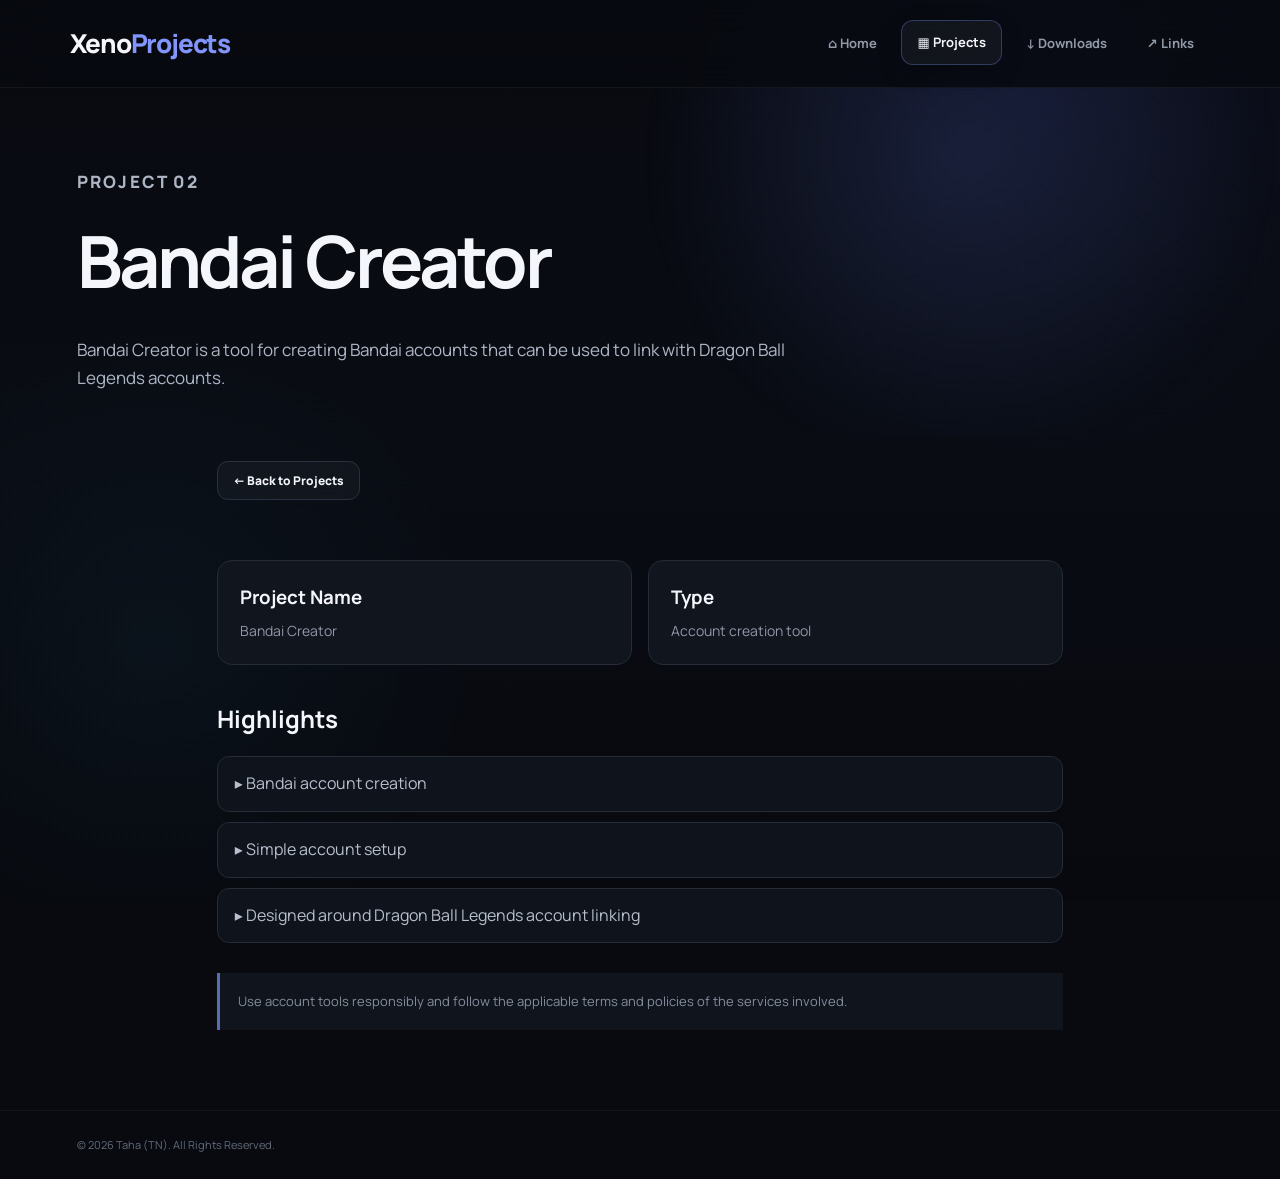
==== bandai-creator.html @ 437ea7f6 "Update bandai-creator.html" ====
<!DOCTYPE html>
<html lang="en">

<head>
<meta charset="UTF-8">
<meta name="viewport" content="width=device-width,initial-scale=1.0">
<meta name="description" content="Bandai Creator project.">
<title>Xeno Project - Bandai Creator</title>
<link rel="stylesheet" href="style.css">
</head>

<body class="project-page bandai-theme">

<div class="page">

<header class="navbar">

<a class="logo" href="index.html">
Xeno<span>Projects</span>
</a>

<nav>
<a class="nav-btn" href="index.html">⌂ Home</a>
<a class="nav-btn active" href="projects.html">▦ Projects</a>
<a class="nav-btn" href="downloads.html">↓ Downloads</a>
<a class="nav-btn" href="links.html">↗ Links</a>
</nav>

</header>


<main>

<section class="project-hero">

<p class="eyebrow">PROJECT 02</p>

<h1>Bandai Creator</h1>

<p>
Bandai Creator is a tool for creating Bandai accounts that
can be used to link with Dragon Ball Legends accounts.
</p>

</section>


<div class="back-row">

<a class="btn secondary small" href="projects.html">
← Back to Projects
</a>

</div>


<section class="project-content">

<div class="info-grid">

<div class="info-box">
<h3>Project Name</h3>
<p>Bandai Creator</p>
</div>

<div class="info-box">
<h3>Type</h3>
<p>Account creation tool</p>
</div>

</div>


<h2>Highlights</h2>

<div class="feature-list">

<div class="feature">
▸ Bandai account creation
</div>

<div class="feature">
▸ Simple account setup
</div>

<div class="feature">
▸ Designed around Dragon Ball Legends account linking
</div>

</div>


<div class="disclaimer">

Use account tools responsibly and follow the applicable
terms and policies of the services involved.

</div>

</section>

</main>


<footer>
<p>© 2026 Taha (TN). All Rights Reserved.</p>
</footer>

</div>


<script>

document.querySelectorAll('a[href$=".html"]').forEach(link => {

link.addEventListener("click", e => {

if (link.hostname !== location.hostname) return;

e.preventDefault();

document.body.classList.add("leaving");

setTimeout(() => {
location.href = link.href;
}, 180);

});

});

window.addEventListener("pageshow", () => {
document.body.classList.remove("leaving");
});

</script>

</body>
</html>
---- style.css ----
@import url('https://fonts.googleapis.com/css2?family=Manrope:wght@400;500;600;700;800&display=swap');


/* =========================================================
   RESET
========================================================= */

*{
margin:0;
padding:0;
box-sizing:border-box
}

html{
scroll-behavior:smooth
}

body{
font-family:"Manrope",Inter,system-ui,-apple-system,BlinkMacSystemFont,"Segoe UI",sans-serif;
background:#080a10;
color:#f4f6fb;
line-height:1.6;
overflow-x:hidden;
opacity:1;
transition:opacity .22s ease
}

body.leaving{
opacity:0
}

a{
color:inherit;
text-decoration:none
}

button,
a{
-webkit-tap-highlight-color:transparent
}

button{
font-family:inherit
}

.page{
min-height:100vh;
position:relative;
overflow:hidden
}


/* =========================================================
   GLOBAL BACKGROUND
========================================================= */

.page:before{
content:"";
position:fixed;
inset:0;
pointer-events:none;
z-index:-2;

background:
radial-gradient(
circle at 82% 10%,
rgba(90,110,255,.075),
transparent 28%
),
radial-gradient(
circle at 12% 72%,
rgba(56,189,248,.045),
transparent 25%
),
linear-gradient(
180deg,
#080a10 0%,
#090c13 50%,
#07090e 100%
)
}


/* =========================================================
   NAVBAR
========================================================= */

.navbar{
min-height:88px;
padding:17px 5.5%;

display:flex;
align-items:center;
justify-content:space-between;

gap:25px;

border-bottom:1px solid rgba(255,255,255,.055);

background:rgba(8,10,16,.72);

backdrop-filter:blur(20px);
-webkit-backdrop-filter:blur(20px);

position:relative;
z-index:20
}

.logo{
font-size:26px;
font-weight:800;
letter-spacing:-1.2px
}

.logo span{
color:#8295ff
}

nav{
display:flex;
gap:8px;
flex-wrap:wrap;
justify-content:flex-end
}

.nav-btn{
display:inline-flex;
align-items:center;
gap:7px;

padding:11px 15px;

border:1px solid transparent;
border-radius:12px;

color:#929aaa;

font-size:13px;
font-weight:700;

transition:
transform .2s ease,
background .2s ease,
border-color .2s ease,
color .2s ease,
box-shadow .2s ease
}

.nav-btn span{
font-size:15px
}

.nav-btn:hover,
.nav-btn.active{
color:#f4f6fb;

background:rgba(255,255,255,.045);

border-color:rgba(130,149,255,.3);

transform:translateY(-1px);

box-shadow:
0 7px 25px rgba(0,0,0,.15)
}


/* =========================================================
   BUTTONS
========================================================= */

.btn{
display:inline-flex;
align-items:center;
justify-content:center;
gap:10px;

min-height:49px;

padding:0 20px;

border:1px solid transparent;
border-radius:13px;

font-size:13px;
font-weight:800;

cursor:pointer;

transition:
transform .2s ease,
box-shadow .2s ease,
background .2s ease,
border-color .2s ease,
color .2s ease
}

.btn:hover{
transform:translateY(-3px)
}

.btn:active{
transform:translateY(-1px)
}

.btn.primary{
color:#080a10;

background:linear-gradient(
135deg,
#91a4ff,
#7188ff
);

border-color:#91a4ff;

box-shadow:
0 10px 30px rgba(113,136,255,.18)
}

.btn.primary:hover{
box-shadow:
0 15px 38px rgba(113,136,255,.28);

background:linear-gradient(
135deg,
#a1b1ff,
#7f95ff
)
}

.btn.secondary{
color:#f4f6fb;

background:rgba(255,255,255,.035);

border-color:#2a3040
}

.btn.secondary:hover{
background:rgba(255,255,255,.065);

border-color:#586584;

box-shadow:
0 12px 30px rgba(0,0,0,.2)
}

.btn.small{
min-height:39px;
padding:0 15px;
border-radius:11px;
font-size:12px
}

.btn-arrow{
font-size:16px;
transition:transform .2s ease
}

.btn:hover .btn-arrow{
transform:translateX(3px)
}


/* =========================================================
   HOME HERO
========================================================= */

.home-page .hero{
min-height:650px;

display:flex;
align-items:center;

padding:90px 6% 80px;

position:relative;

overflow:hidden
}

.home-hero:before{
content:"";

position:absolute;

width:560px;
height:560px;

right:-190px;
top:-180px;

border-radius:50%;

background:
radial-gradient(
circle,
rgba(91,111,255,.14),
rgba(91,111,255,0) 68%
);

filter:blur(10px);

pointer-events:none
}

.hero-content{
position:relative;
z-index:3;

max-width:800px
}

.hero-label{
display:inline-flex;
align-items:center;
gap:9px;

padding:7px 11px;

margin-bottom:18px;

border:1px solid rgba(130,149,255,.18);
border-radius:8px;

background:rgba(130,149,255,.045);

color:#aeb9e8;

font-size:10px;
font-weight:800;
letter-spacing:1.8px
}

.label-dot{
width:6px;
height:6px;

border-radius:50%;

background:#8295ff;

box-shadow:
0 0 12px rgba(130,149,255,.7)
}

.eyebrow{
font-size:11px;
letter-spacing:2.2px;
text-transform:uppercase;

color:#7e8799;

font-weight:800
}

.home-hero .eyebrow{
margin-bottom:8px
}

.home-hero h1{
max-width:850px;

font-size:clamp(50px,8vw,88px);

line-height:.99;

letter-spacing:-4.5px;

font-weight:800
}

.home-hero h1 span{
display:block;

background:linear-gradient(
100deg,
#a4b3ff 0%,
#8295ff 45%,
#6fdbff 100%
);

-webkit-background-clip:text;
background-clip:text;

-webkit-text-fill-color:transparent;

color:transparent
}

.hero-text{
max-width:640px;

margin:25px 0 31px;

color:#9da6b7;

font-size:16px;

line-height:1.8
}

.hero-buttons{
display:flex;
gap:11px;
flex-wrap:wrap
}

.hero-main-btn{
padding-left:22px;
padding-right:17px
}

.hero-meta{
display:flex;
align-items:center;

gap:18px;

margin-top:45px;

color:#747d8d
}

.hero-meta div:not(.meta-divider){
display:flex;
flex-direction:column
}

.hero-meta strong{
font-size:18px;
color:#e6e9ef;
font-weight:800
}

.hero-meta span{
font-size:10px;
letter-spacing:1px;
text-transform:uppercase
}

.meta-divider{
width:1px;
height:30px;

background:#242a35
}

.hero-mark{
position:absolute;

right:-20px;
bottom:-45px;

font-size:clamp(100px,20vw,250px);

font-weight:800;

letter-spacing:-13px;

color:rgba(255,255,255,.018);

pointer-events:none;

user-select:none
}

.hero-orb{
position:absolute;

border-radius:50%;

pointer-events:none
}

.orb-one{
width:280px;
height:280px;

right:8%;
top:18%;

background:rgba(86,107,255,.045);

filter:blur(70px)
}

.orb-two{
width:220px;
height:220px;

left:12%;
bottom:-100px;

background:rgba(63,190,224,.035);

filter:blur(70px)
}


/* =========================================================
   HOME QUICK ACCESS
========================================================= */

.home-page .quick-nav{
padding:75px 6% 85px
}

.section-topline{
display:flex;
align-items:flex-end;
justify-content:space-between;

gap:30px;

margin-bottom:25px
}

.quick-title{
font-size:10px;
letter-spacing:2px;

color:#6f7888;

font-weight:800
}

.section-topline h2{
margin-top:7px;

font-size:clamp(28px,4vw,42px);

letter-spacing:-1.8px;

line-height:1.1
}

.section-note{
max-width:330px;

color:#737d8e;

font-size:12px;

text-align:right
}

.block-grid{
display:grid;

grid-template-columns:
repeat(3,minmax(0,1fr));

gap:14px
}

.nav-block{
min-height:270px;

padding:23px;

border:1px solid #202632;
border-radius:20px;

background:
linear-gradient(
145deg,
rgba(18,22,31,.95),
rgba(11,14,21,.98)
);

position:relative;

overflow:hidden;

display:flex;
flex-direction:column;

transition:
transform .25s ease,
border-color .25s ease,
box-shadow .25s ease
}

.nav-block:before{
content:"";

position:absolute;

width:190px;
height:190px;

right:-80px;
top:-85px;

border-radius:50%;

background:rgba(255,255,255,.025);

transition:transform .35s ease
}

.nav-block:hover{
transform:translateY(-6px);

border-color:#38445b;

box-shadow:
0 22px 50px rgba(0,0,0,.28)
}

.nav-block:hover:before{
transform:scale(1.25)
}

.nav-block-top{
display:flex;
align-items:center;
justify-content:space-between;

position:relative;
z-index:1
}

.nav-icon{
width:43px;
height:43px;

display:flex;
align-items:center;
justify-content:center;

border:1px solid #2b3241;
border-radius:12px;

background:#11151d;

font-size:19px;

color:#a7b5ff
}

.block-number{
color:#4d5565;

font-size:10px;
font-weight:800;
letter-spacing:1px
}

.nav-block-content{
position:relative;
z-index:1;

margin-top:auto
}

.nav-block strong{
display:block;

font-size:23px;
letter-spacing:-.7px;

font-weight:800
}

.nav-block span{
display:block;

margin-top:5px;

color:#7d8696;

font-size:12px
}

.block-arrow{
position:absolute;

right:22px;
bottom:22px;

font-size:18px;

color:#555f72;

transition:
transform .2s ease,
color .2s ease
}

.nav-block:hover .block-arrow{
transform:translateX(4px);

color:#a6b4ff
}


/* Individual home block accents */

.home-project-block:hover{
border-color:rgba(130,149,255,.45)
}

.home-download-block .nav-icon{
color:#7edfc2
}

.home-download-block:hover{
border-color:rgba(70,202,163,.4)
}

.home-links-block .nav-icon{
color:#c2a5ff
}

.home-links-block:hover{
border-color:rgba(164,125,255,.4)
}


/* =========================================================
   HOME BOTTOM
========================================================= */

.home-bottom{
padding:15px 6% 90px
}

.home-bottom-inner{
padding:35px 38px;

display:flex;
align-items:center;
justify-content:space-between;

gap:40px;

border:1px solid #202632;
border-radius:20px;

background:
linear-gradient(
120deg,
rgba(18,22,31,.8),
rgba(12,15,22,.8)
)
}

.home-bottom h2{
margin-top:7px;

font-size:clamp(25px,4vw,38px);

letter-spacing:-1.5px
}

.home-bottom-inner > p{
max-width:430px;

color:#7d8696;

font-size:13px
}


/* =========================================================
   FOOTER
========================================================= */

footer{
padding:25px 6%;

border-top:1px solid rgba(255,255,255,.05);

color:#626b7b;

font-size:11px
}


/* =========================================================
   DOWNLOADS HERO
========================================================= */

.downloads-page .project-hero{
padding:80px 6% 60px;

position:relative;

overflow:hidden;

background:
linear-gradient(
135deg,
rgba(36,79,67,.08),
rgba(8,12,14,0)
)
}

.download-hero-glow{
position:absolute;

width:430px;
height:430px;

right:-120px;
top:-180px;

border-radius:50%;

background:
radial-gradient(
circle,
rgba(45,211,159,.11),
transparent 67%
);

filter:blur(15px)
}

.download-hero-content{
position:relative;
z-index:2
}

.download-status{
display:inline-flex;
align-items:center;
gap:8px;

padding:7px 10px;

margin-bottom:18px;

border:1px solid rgba(71,210,166,.18);
border-radius:8px;

background:rgba(71,210,166,.045);

color:#82d9bd;

font-size:10px;
font-weight:800;
letter-spacing:1.6px
}

.download-status span{
width:6px;
height:6px;

border-radius:50%;

background:#4dd5a5;

box-shadow:
0 0 10px rgba(77,213,165,.55)
}

.downloads-page .project-hero h1{
font-size:clamp(48px,8vw,78px);

letter-spacing:-3.5px;

margin:8px 0 15px
}

.downloads-page .project-hero p{
max-width:650px;

color:#949eac;

font-size:15px
}

.download-hero-mark{
position:absolute;

right:4%;
bottom:-55px;

font-size:clamp(100px,18vw,220px);

font-weight:800;

letter-spacing:-10px;

color:rgba(78,216,171,.025);

pointer-events:none
}


/* =========================================================
   DOWNLOAD SECTION
========================================================= */

.downloads-page .download-section{
padding:65px 6% 90px
}

.download-heading{
display:flex;
align-items:flex-end;
justify-content:space-between;

gap:30px;

margin-bottom:25px
}

.download-heading h2{
margin-top:7px;

font-size:clamp(29px,4vw,42px);

letter-spacing:-1.8px
}

.download-heading > p{
max-width:350px;

color:#737d8b;

font-size:12px;

text-align:right
}

.download-grid{
display:grid;

gap:15px
}

.download-card{
position:relative;

display:flex;
align-items:center;

gap:22px;

padding:25px;

border:1px solid #202a29;
border-radius:19px;

background:
linear-gradient(
145deg,
#111716,
#0b1010
);

overflow:hidden;

transition:
transform .25s ease,
border-color .25s ease,
box-shadow .25s ease
}

.download-card:hover{
transform:translateY(-4px);

box-shadow:
0 18px 45px rgba(0,0,0,.27)
}

.download-card-accent{
position:absolute;

left:0;
top:0;
bottom:0;

width:3px;

background:#4dd5a5;

opacity:.65
}

.download-xeno:hover{
border-color:rgba(78,216,171,.4)
}

.download-bandai{
border-color:#282c24
}

.download-bandai .download-card-accent{
background:#d7b65d
}

.download-bandai:hover{
border-color:rgba(215,182,93,.4)
}

.download-rezzy{
border-color:#292531
}

.download-rezzy .download-card-accent{
background:#a87cff
}

.download-rezzy:hover{
border-color:rgba(168,124,255,.4)
}

.download-icon{
width:50px;
height:50px;

flex:0 0 50px;

display:flex;
align-items:center;
justify-content:center;

border:1px solid #293331;
border-radius:14px;

background:#111817;

font-size:20px;

color:#67d8b1
}

.download-bandai .download-icon{
color:#d9ba66;
border-color:#353327
}

.download-rezzy .download-icon{
color:#ae88ff;
border-color:#332d3d
}

.download-info{
flex:1;
min-width:0
}

.download-card-label{
margin-bottom:3px;

color:#5f8c7c;

font-size:9px;
font-weight:800;

letter-spacing:1.7px
}

.download-bandai .download-card-label{
color:#98875a
}

.download-rezzy .download-card-label{
color:#8670a9
}

.download-info h2{
font-size:22px;

letter-spacing:-.7px;

margin-bottom:5px
}

.download-info p{
max-width:650px;

color:#89938f;

font-size:12px;

line-height:1.7;

margin-bottom:7px
}

.download-type{
color:#5f6d68;

font-size:10px;
font-weight:700;

letter-spacing:.4px
}

.type-dot{
margin:0 5px;

color:#3d4b46
}

.download-btn{
flex:0 0 auto;

white-space:nowrap
}

.download-bandai .download-btn{
background:linear-gradient(
135deg,
#e3c36c,
#c7a94f
);

border-color:#e3c36c
}

.download-bandai .download-btn:hover{
box-shadow:
0 12px 35px rgba(205,172,79,.2)
}

.download-rezzy .download-btn{
background:linear-gradient(
135deg,
#b18bff,
#9168e7
);

border-color:#b18bff
}


/* =========================================================
   PLATFORM OPTIONS
========================================================= */

.platform-options{
width:100%;

display:none;

grid-template-columns:
repeat(2,minmax(0,1fr));

gap:10px;

margin-top:3px;
padding-top:20px;

border-top:1px solid #252c2a
}

.platform-options.show{
display:grid;

animation:platformOpen .25s ease
}

.platform-block{
min-height:82px;

padding:15px;

display:flex;
align-items:center;

gap:13px;

border:1px solid #242d2b;
border-radius:13px;

background:#0e1312;

transition:
transform .2s ease,
border-color .2s ease,
background .2s ease
}

.platform-block:hover{
transform:translateY(-3px);

border-color:#3e6357;

background:#111917
}

.platform-icon{
width:34px;
height:34px;

display:flex;
align-items:center;
justify-content:center;

border-radius:9px;

background:#171d1b;

font-size:17px
}

.platform-block strong{
display:block;

font-size:13px;

margin-bottom:2px
}

.platform-block span{
display:block;

color:#68746f;

font-size:10px
}

@keyframes platformOpen{

from{
opacity:0;
transform:translateY(-8px)
}

to{
opacity:1;
transform:translateY(0)
}

}


/* =========================================================
   DOWNLOAD NOTE
========================================================= */

.download-note{
display:flex;
align-items:center;

gap:14px;

margin-top:18px;
padding:17px 20px;

border:1px solid #202a29;
border-radius:14px;

background:#0d1211
}

.download-note-icon{
width:25px;
height:25px;

display:flex;
align-items:center;
justify-content:center;

border:1px solid #3c6256;
border-radius:50%;

color:#70cdb0;

font-size:11px;
font-weight:800
}

.download-note strong{
display:block;

font-size:11px;

margin-bottom:2px
}

.download-note p{
color:#68736f;

font-size:10px
}


/* =========================================================
   EXISTING PROJECT PAGES
========================================================= */

.project-hero{
padding:80px 6% 45px;

background:
radial-gradient(
circle at 75% 20%,
rgba(113,140,255,.12),
transparent 32%
)
}

.project-hero h1{
font-size:clamp(42px,8vw,72px);

letter-spacing:-3px;

margin:8px 0 18px
}

.project-hero p{
max-width:720px;

color:#aeb6c5;

font-size:17px
}

.project-content{
padding:35px 6% 80px;

max-width:1000px;

margin:auto
}

.info-grid{
display:grid;

grid-template-columns:
repeat(2,1fr);

gap:16px;

margin:25px 0 35px
}

.info-box{
padding:22px;

border:1px solid #252b37;
border-radius:15px;

background:#11151e
}

.info-box h3{
margin-bottom:7px
}

.info-box p{
color:#8f97a6;

font-size:14px
}

.feature-list{
display:grid;

gap:10px;

margin:18px 0 30px
}

.feature{
padding:14px 17px;

border:1px solid #252b37;
border-radius:12px;

background:#0f131b;

color:#b7bfcd
}

.back-row{
padding:25px 6% 0;

max-width:1000px;

margin:auto
}

.disclaimer{
margin-top:30px;

padding:18px;

border-left:3px solid #596cae;

background:#10141c;

color:#858e9e;

font-size:13px
}


/* =========================================================
   PROJECTS PAGE
========================================================= */

.section{
padding:70px 6% 80px
}

.section-heading{
margin-bottom:25px
}

.section-heading h2{
font-size:clamp(36px,6vw,58px);

line-height:1.05;

letter-spacing:-2px;

margin:8px 0 12px
}

.section-heading p{
color:#aeb6c5
}

.cards{
display:grid;

grid-template-columns:
repeat(3,minmax(0,1fr));

column-gap:24px;
row-gap:24px;

margin-top:25px
}

.card{
margin-bottom:24px;

border:1px solid #252b38;
border-radius:20px;

background:
linear-gradient(
145deg,
#10141d,
#0d1119
);

overflow:hidden;

display:flex;
flex-direction:column;

transition:
transform .25s ease,
border-color .25s ease,
box-shadow .25s ease
}

.card:hover{
transform:translateY(-5px);

border-color:#667dff;

box-shadow:
0 18px 45px rgba(0,0,0,.3)
}

.project-image{
min-height:150px;

display:flex;
align-items:center;
justify-content:center;

padding:25px;

background:
radial-gradient(
circle at center,
rgba(113,140,255,.16),
transparent 65%
);

border-bottom:1px solid #252b38;

color:#7892ff;

font-size:18px;

font-weight:850;

letter-spacing:1px;

text-align:center
}

.card-body{
padding:25px;

display:flex;
flex-direction:column;
align-items:flex-start;

flex:1
}

.tag{
font-size:12px;

letter-spacing:1.5px;

font-weight:800;

color:#8e98ab;

margin-bottom:8px
}

.card-body h3{
font-size:25px;

margin-bottom:8px
}

.card-body p{
font-size:15px;

color:#aeb6c5;

margin-bottom:22px
}

.text-link{
display:inline-flex;
align-items:center;
justify-content:center;

padding:11px 17px;

border-radius:13px;

border:1px solid #303746;

background:#7892ff;

color:#080a0f;

font-size:14px;

font-weight:800;

margin-top:auto;

transition:
transform .2s ease,
box-shadow .2s ease
}

.text-link:hover{
transform:translateY(-2px);

box-shadow:
0 8px 25px rgba(120,146,255,.18)
}


/* =========================================================
   LINKS PAGE
========================================================= */

.link-grid{
display:grid;

grid-template-columns:
repeat(2,minmax(0,1fr));

gap:18px;

margin-top:25px
}

.link-card{
min-height:245px;

padding:28px;

border:1px solid #252b38;
border-radius:24px;

background:
linear-gradient(
145deg,
#10141d,
#0d1119
);

position:relative;

overflow:hidden;

display:flex;
flex-direction:column;
align-items:flex-start;

transition:
transform .25s ease,
border-color .25s ease,
box-shadow .25s ease
}

.link-card:before{
content:"";

position:absolute;

width:130px;
height:130px;

border-radius:50%;

right:-35px;
top:-45px;

background:rgba(94,113,199,.10)
}

.link-card:hover{
transform:translateY(-6px);

border-color:#667dff;

box-shadow:
0 18px 45px rgba(0,0,0,.3)
}

.link-icon{
font-size:26px;

margin-bottom:auto;

color:#e7ebf5
}

.link-card strong{
font-size:25px;

margin-top:35px
}

.link-card span{
font-size:16px;

color:#858e9e;

margin-top:6px
}


/* =========================================================
   INTRO SCREEN
========================================================= */

.intro-screen{
position:fixed;
inset:0;

z-index:9999;

display:flex;
align-items:center;
justify-content:center;

background:
radial-gradient(
circle at center,
#11172b 0%,
#080a10 48%,
#05070b 100%
);

overflow:hidden;
   animation:
introFade 2.8s cubic-bezier(.7,0,.2,1) forwards;

pointer-events:none
}

.intro-content{
position:relative;

text-align:center;

z-index:2;

animation:
introText 2.2s cubic-bezier(.2,.8,.2,1) forwards
}

.intro-small{
margin-bottom:3px;

color:#8993a6;

font-size:11px;

font-weight:700;

letter-spacing:4px;

text-transform:uppercase
}

.intro-content h1{
font-size:clamp(65px,13vw,110px);

line-height:.95;

letter-spacing:-6px;

font-weight:800;

background:
linear-gradient(
120deg,
#f5f7ff,
#aab8ff 45%,
#7197ff
);

-webkit-background-clip:text;
background-clip:text;

-webkit-text-fill-color:transparent;

color:transparent
}

.intro-sub{
margin-top:14px;

color:#5d6980;

font-size:9px;

font-weight:800;

letter-spacing:5px
}

.intro-line{
position:absolute;

width:0;
height:1px;

background:
linear-gradient(
90deg,
transparent,
#8295ff,
transparent
);

animation:
introLine 1.7s ease forwards;

opacity:.8
}

.intro-glow{
position:absolute;

border-radius:50%;

pointer-events:none;

filter:blur(80px)
}

.intro-glow-one{
width:330px;
height:330px;

background:rgba(87,108,255,.11);

top:-120px;
right:-100px;

animation:introGlowOne 2.8s ease forwards
}

.intro-glow-two{
width:280px;
height:280px;

background:rgba(70,190,225,.06);

bottom:-130px;
left:-90px;

animation:introGlowTwo 2.8s ease forwards
}
@keyframes introText{

0%{
opacity:0;

transform:
translateY(20px)
scale(.96);

filter:blur(8px)
}

18%{
opacity:1;

transform:
translateY(0)
scale(1);

filter:blur(0)
}

65%{
opacity:1;

transform:
translateY(0)
scale(1);

filter:blur(0)
}

100%{
opacity:0;

transform:
translateY(-12px)
scale(1.025);

filter:blur(3px)
}

}

@keyframes introLine{

0%{
width:0;
opacity:0
}

25%{
width:150px;
opacity:.8
}

70%{
width:150px;
opacity:.8
}

100%{
width:250px;
opacity:0
}

}

@keyframes introFade{

0%,72%{
opacity:1;

visibility:visible
}

100%{
opacity:0;

visibility:hidden
}
}

@keyframes introGlowOne{

0%{
transform:scale(.7);
opacity:0
}

30%{
transform:scale(1);
opacity:1
}

100%{
transform:scale(1.15);
opacity:0
}
}

@keyframes introGlowTwo{

0%{
transform:scale(.7);
opacity:0
}

30%{
transform:scale(1);
opacity:1
}

100%{
transform:scale(1.15);
opacity:0
}
}

/* =========================================================
   MOBILE
========================================================= */

@media(max-width:850px){

.navbar{
padding:15px 4.5%;
min-height:80px
}

.nav-btn{
padding:10px 12px
}

.block-grid{
grid-template-columns:
repeat(2,minmax(0,1fr))
}

.section-topline,
.download-heading{
align-items:flex-start;
flex-direction:column
}

.section-note,
.download-heading > p{
text-align:left
}

.download-card{
flex-wrap:wrap
}

.download-info{
min-width:calc(100% - 75px)
}

.download-btn{
margin-left:72px
}

.platform-options{
grid-template-columns:1fr
}

.cards{
grid-template-columns:
repeat(2,minmax(0,1fr))
}

}


@media(max-width:650px){

.navbar{
align-items:flex-start;

padding:14px;

gap:12px
}

.logo{
font-size:22px
}

nav{
gap:5px
}

.nav-btn{
padding:9px 10px;

font-size:11px;

border-radius:10px
}

.nav-btn span{
font-size:13px
}

.nav-btn:not(.active){
}

.home-page .hero{
min-height:590px;

padding:
70px 7%
45px
}

.home-hero h1{
font-size:
clamp(45px,13vw,68px);

letter-spacing:-3px
}

.hero-text{
font-size:14px;

line-height:1.75
}

.hero-meta{
margin-top:35px;

gap:12px
}

.hero-meta strong{
font-size:15px
}

.hero-meta span{
font-size:8px
}

.home-page .quick-nav{
padding:
55px 7%
65px
}

.block-grid{
grid-template-columns:1fr
}

.nav-block{
min-height:210px
}

.home-bottom{
padding:
0 7%
70px
}

.home-bottom-inner{
padding:27px;

align-items:flex-start;

flex-direction:column;

gap:18px
}

.downloads-page .project-hero{
padding:
60px 7%
45px
}

.downloads-page .project-hero h1{
font-size:
clamp(45px,13vw,68px);

letter-spacing:-3px
}

.downloads-page .download-section{
padding:
50px 7%
70px
}

.download-card{
padding:21px;

gap:16px
}

.download-icon{
width:43px;
height:43px;

flex-basis:43px
}

.download-info{
min-width:
calc(100% - 60px)
}

.download-info h2{
font-size:19px
}

.download-info p{
font-size:11px
}

.download-btn{
margin-left:59px;

min-height:43px
}

.download-note{
align-items:flex-start
}

.info-grid{
grid-template-columns:1fr
}

.project-hero{
padding:
55px 7%
40px
}

.project-hero h1{
font-size:
clamp(40px,12vw,62px);

letter-spacing:-2.5px
}

.project-content{
padding:
25px 7% 65px
}

.back-row{
padding:
20px 7% 0
}

.cards{
grid-template-columns:1fr
}

.card{
margin-bottom:0
}

.link-grid{
grid-template-columns:1fr
}

.link-card{
min-height:205px
}

footer{
padding:
22px 7%
}

}

/* =========================================================
   REDUCED MOTION
========================================================= */

@media(prefers-reduced-motion:reduce){

*{
scroll-behavior:auto !important;
transition:none !important;
animation:none !important
}

}
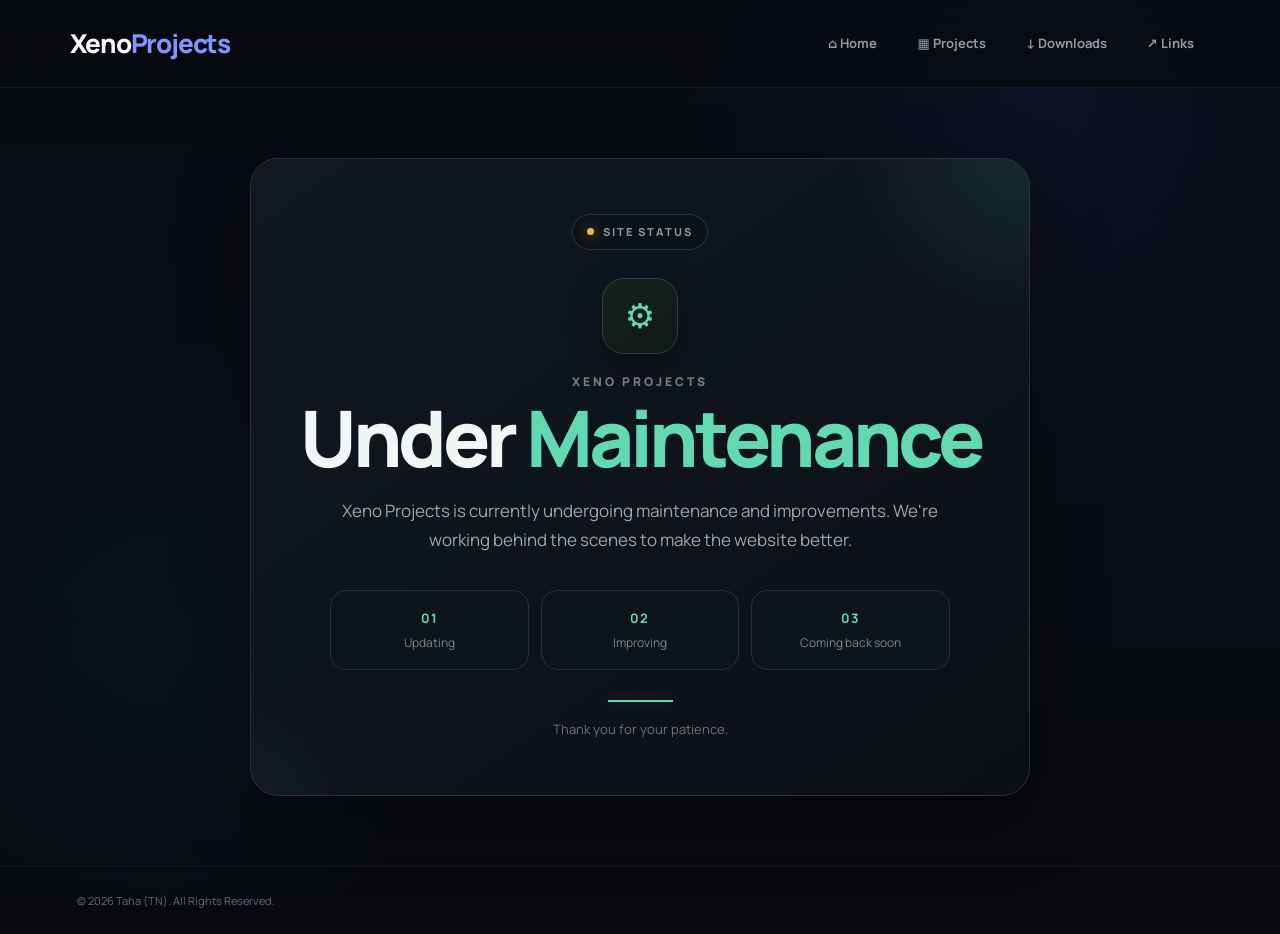
==== commit 648ac9ef: "Update bandai-creator.html" ====
--- a/bandai-creator.html
+++ b/bandai-creator.html
@@ -1,6 +1,6 @@
 <!DOCTYPE html>
 <html lang="en">
-
+<script src="maintenance.js"></script>
 <head>
 <meta charset="UTF-8">
 <meta name="viewport" content="width=device-width,initial-scale=1.0">
--- a/style.css
+++ b/style.css
@@ -2191,3 +2191,572 @@
 }
 
 }
+
+/* =========================================================
+   XENO PROJECTS — PROJECT COLOR SYSTEM
+   ========================================================= */
+
+:root {
+    --xeno-orange: #ff8a3d;
+    --xeno-orange-soft: rgba(255,138,61,.16);
+
+    --bandai-teal: #39d6b4;
+    --bandai-teal-soft: rgba(57,214,180,.15);
+
+    --rezzy-violet: #9b6cff;
+    --rezzy-violet-soft: rgba(155,108,255,.16);
+}
+
+
+/* =========================================================
+   PROJECT CARDS
+   ========================================================= */
+
+.project-card-grid {
+    display: grid;
+    grid-template-columns: repeat(3, minmax(0,1fr));
+    gap: 22px;
+    margin-top: 30px;
+}
+
+.project-card {
+    position: relative;
+    overflow: hidden;
+
+    display: flex;
+    flex-direction: column;
+
+    min-height: 430px;
+
+    border: 1px solid #252b38;
+    border-radius: 22px;
+
+    background:
+        linear-gradient(
+            145deg,
+            #11151e,
+            #0c1017
+        );
+
+    transition:
+        transform .25s ease,
+        border-color .25s ease,
+        box-shadow .25s ease;
+}
+
+.project-card:hover {
+    transform: translateY(-7px);
+}
+
+
+/* Project image */
+
+.project-card .project-image {
+    min-height: 190px;
+
+    display: flex;
+    align-items: center;
+    justify-content: center;
+
+    position: relative;
+
+    border-bottom: 1px solid #252b38;
+
+    overflow: hidden;
+}
+
+.project-image-content {
+    position: relative;
+    z-index: 2;
+
+    display: flex;
+    flex-direction: column;
+    align-items: center;
+
+    text-align: center;
+}
+
+.project-image-content strong {
+    font-size: 21px;
+    font-weight: 900;
+    letter-spacing: 1.5px;
+}
+
+.project-number {
+    margin-bottom: 7px;
+
+    font-size: 11px;
+    font-weight: 900;
+    letter-spacing: 2px;
+
+    opacity: .7;
+}
+
+.project-type {
+    margin-top: 8px;
+
+    font-size: 10px;
+    font-weight: 800;
+    letter-spacing: 1.5px;
+
+    opacity: .55;
+}
+
+
+/* XENO */
+
+.xeno-card {
+    --project-color: var(--xeno-orange);
+    --project-soft: var(--xeno-orange-soft);
+}
+
+.xeno-card .project-image {
+    color: var(--xeno-orange);
+
+    background:
+        radial-gradient(
+            circle at center,
+            rgba(255,138,61,.18),
+            transparent 65%
+        ),
+        linear-gradient(
+            145deg,
+            #18130f,
+            #0d1016
+        );
+}
+
+.xeno-card .project-image:before {
+    content: "";
+
+    position: absolute;
+
+    width: 180px;
+    height: 180px;
+
+    border-radius: 50%;
+
+    background: rgba(255,138,61,.20);
+
+    filter: blur(45px);
+}
+
+.xeno-card:hover {
+    border-color: rgba(255,138,61,.65);
+
+    box-shadow:
+        0 20px 50px rgba(0,0,0,.35),
+        0 0 35px rgba(255,138,61,.09);
+}
+
+
+/* BANDAI */
+
+.bandai-card {
+    --project-color: var(--bandai-teal);
+    --project-soft: var(--bandai-teal-soft);
+}
+
+.bandai-card .project-image {
+    color: var(--bandai-teal);
+
+    background:
+        radial-gradient(
+            circle at center,
+            rgba(57,214,180,.17),
+            transparent 65%
+        ),
+        linear-gradient(
+            145deg,
+            #0d1817,
+            #0c1016
+        );
+}
+
+.bandai-card .project-image:before {
+    content: "";
+
+    position: absolute;
+
+    width: 180px;
+    height: 180px;
+
+    border-radius: 50%;
+
+    background: rgba(57,214,180,.18);
+
+    filter: blur(45px);
+}
+
+.bandai-card:hover {
+    border-color: rgba(57,214,180,.65);
+
+    box-shadow:
+        0 20px 50px rgba(0,0,0,.35),
+        0 0 35px rgba(57,214,180,.09);
+}
+
+
+/* REZZY */
+
+.rezzy-card {
+    --project-color: var(--rezzy-violet);
+    --project-soft: var(--rezzy-violet-soft);
+}
+
+.rezzy-card .project-image {
+    color: var(--rezzy-violet);
+
+    background:
+        radial-gradient(
+            circle at center,
+            rgba(155,108,255,.18),
+            transparent 65%
+        ),
+        linear-gradient(
+            145deg,
+            #15111c,
+            #0d1017
+        );
+}
+
+.rezzy-card .project-image:before {
+    content: "";
+
+    position: absolute;
+
+    width: 180px;
+    height: 180px;
+
+    border-radius: 50%;
+
+    background: rgba(155,108,255,.20);
+
+    filter: blur(45px);
+}
+
+.rezzy-card:hover {
+    border-color: rgba(155,108,255,.65);
+
+    box-shadow:
+        0 20px 50px rgba(0,0,0,.35),
+        0 0 35px rgba(155,108,255,.09);
+}
+
+
+/* Card body */
+
+.project-card-body {
+    display: flex;
+    flex-direction: column;
+    flex: 1;
+
+    padding: 25px;
+}
+
+.project-card-body .tag {
+    color: var(--project-color);
+}
+
+.project-card-body p {
+    color: #9ca5b5;
+}
+
+.project-card-body .project-btn {
+    margin-top: auto;
+
+    color: var(--project-color);
+
+    background: transparent;
+
+    border-color: rgba(255,255,255,.14);
+}
+
+.project-card-body .project-btn:hover {
+    color: #080a0f;
+
+    background: var(--project-color);
+
+    border-color: var(--project-color);
+
+    box-shadow:
+        0 10px 30px var(--project-soft);
+}
+
+
+/* =========================================================
+   DOWNLOAD CARDS
+   ========================================================= */
+
+.download-card {
+    position: relative;
+
+    transition:
+        transform .25s ease,
+        border-color .25s ease,
+        box-shadow .25s ease;
+}
+
+
+/* XENO DOWNLOAD */
+
+.xeno-download {
+    --project-color: var(--xeno-orange);
+    --project-soft: var(--xeno-orange-soft);
+
+    border-left: 3px solid var(--xeno-orange);
+}
+
+.xeno-download .download-icon {
+    color: var(--xeno-orange);
+}
+
+.xeno-download .download-btn {
+    background: var(--xeno-orange);
+    border-color: var(--xeno-orange);
+    color: #111;
+}
+
+.xeno-download:hover {
+    border-color: rgba(255,138,61,.55);
+
+    box-shadow:
+        0 15px 40px rgba(0,0,0,.28),
+        0 0 30px rgba(255,138,61,.08);
+}
+
+
+/* BANDAI DOWNLOAD */
+
+.bandai-download {
+    --project-color: var(--bandai-teal);
+    --project-soft: var(--bandai-teal-soft);
+
+    border-left: 3px solid var(--bandai-teal);
+}
+
+.bandai-download .download-icon {
+    color: var(--bandai-teal);
+}
+
+.bandai-download .download-btn {
+    background: var(--bandai-teal);
+    border-color: var(--bandai-teal);
+    color: #071310;
+}
+
+.bandai-download:hover {
+    border-color: rgba(57,214,180,.55);
+
+    box-shadow:
+        0 15px 40px rgba(0,0,0,.28),
+        0 0 30px rgba(57,214,180,.08);
+}
+
+.bandai-download .platform-block:hover {
+    border-color: var(--bandai-teal);
+
+    box-shadow:
+        0 12px 30px rgba(57,214,180,.10);
+}
+
+
+/* REZZY DOWNLOAD */
+
+.rezzy-download {
+    --project-color: var(--rezzy-violet);
+    --project-soft: var(--rezzy-violet-soft);
+
+    border-left: 3px solid var(--rezzy-violet);
+}
+
+.rezzy-download .download-icon {
+    color: var(--rezzy-violet);
+}
+
+.rezzy-download .download-btn {
+    background: var(--rezzy-violet);
+    border-color: var(--rezzy-violet);
+    color: #100a18;
+}
+
+.rezzy-download:hover {
+    border-color: rgba(155,108,255,.55);
+
+    box-shadow:
+        0 15px 40px rgba(0,0,0,.28),
+        0 0 30px rgba(155,108,255,.08);
+}
+
+
+/* =========================================================
+   INDIVIDUAL PROJECT PAGES
+   ========================================================= */
+
+.project-page {
+    --project-color: #7892ff;
+    --project-soft: rgba(120,146,255,.14);
+}
+
+
+/* XENO PAGE */
+
+.project-page.xeno-theme {
+    --project-color: var(--xeno-orange);
+    --project-soft: var(--xeno-orange-soft);
+}
+
+.xeno-theme .project-hero {
+    background:
+        radial-gradient(
+            circle at 75% 20%,
+            rgba(255,138,61,.18),
+            transparent 34%
+        );
+}
+
+.xeno-theme .project-hero h1,
+.xeno-theme .eyebrow,
+.xeno-theme .feature::first-letter {
+    color: var(--xeno-orange);
+}
+
+.xeno-theme .info-box {
+    border-top: 2px solid rgba(255,138,61,.55);
+}
+
+.xeno-theme .feature {
+    border-left: 2px solid rgba(255,138,61,.45);
+}
+
+.xeno-theme .disclaimer {
+    border-left-color: var(--xeno-orange);
+
+    background:
+        linear-gradient(
+            90deg,
+            rgba(255,138,61,.07),
+            #10141c
+        );
+}
+
+
+/* BANDAI PAGE */
+
+.project-page.bandai-theme {
+    --project-color: var(--bandai-teal);
+    --project-soft: var(--bandai-teal-soft);
+}
+
+.bandai-theme .project-hero {
+    background:
+        radial-gradient(
+            circle at 75% 20%,
+            rgba(57,214,180,.17),
+            transparent 34%
+        );
+}
+
+.bandai-theme .project-hero h1,
+.bandai-theme .eyebrow {
+    color: var(--bandai-teal);
+}
+
+.bandai-theme .info-box {
+    border-top: 2px solid rgba(57,214,180,.55);
+}
+
+.bandai-theme .feature {
+    border-left: 2px solid rgba(57,214,180,.45);
+}
+
+.bandai-theme .disclaimer {
+    border-left-color: var(--bandai-teal);
+
+    background:
+        linear-gradient(
+            90deg,
+            rgba(57,214,180,.07),
+            #10141c
+        );
+}
+
+
+/* REZZY PAGE */
+
+.project-page.rezzy-theme {
+    --project-color: var(--rezzy-violet);
+    --project-soft: var(--rezzy-violet-soft);
+}
+
+.rezzy-theme .project-hero {
+    background:
+        radial-gradient(
+            circle at 75% 20%,
+            rgba(155,108,255,.18),
+            transparent 34%
+        );
+}
+
+.rezzy-theme .project-hero h1,
+.rezzy-theme .eyebrow {
+    color: var(--rezzy-violet);
+}
+
+.rezzy-theme .info-box {
+    border-top: 2px solid rgba(155,108,255,.55);
+}
+
+.rezzy-theme .feature {
+    border-left: 2px solid rgba(155,108,255,.45);
+}
+
+.rezzy-theme .disclaimer {
+    border-left-color: var(--rezzy-violet);
+
+    background:
+        linear-gradient(
+            90deg,
+            rgba(155,108,255,.07),
+            #10141c
+        );
+}
+
+
+/* Project page buttons */
+
+.project-page .back-row .btn.secondary:hover {
+    border-color: var(--project-color);
+    color: var(--project-color);
+
+    background: var(--project-soft);
+}
+
+
+/* =========================================================
+   MOBILE
+   ========================================================= */
+
+@media (max-width: 850px) {
+
+    .project-card-grid {
+        grid-template-columns: repeat(2, minmax(0,1fr));
+    }
+
+}
+
+@media (max-width: 650px) {
+
+    .project-card-grid {
+        grid-template-columns: 1fr;
+    }
+
+    .project-card {
+        min-height: 390px;
+    }
+
+    .project-card .project-image {
+        min-height: 165px;
+    }
+
+}
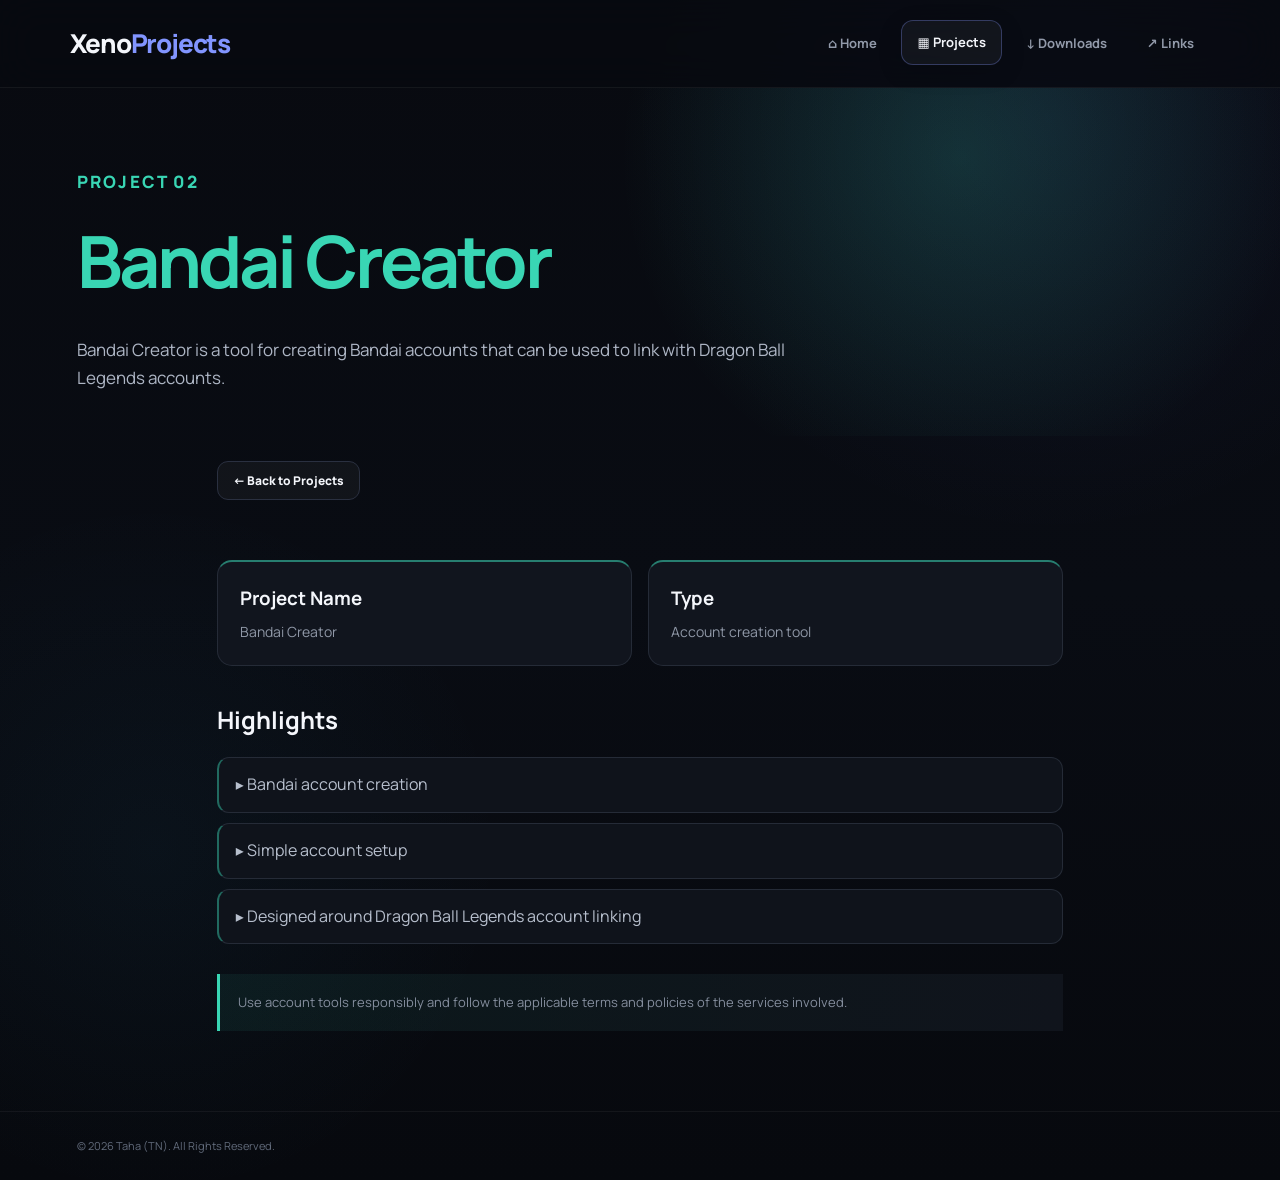
==== commit f56f8b67: "Update bandai-creator.html" ====
--- a/bandai-creator.html
+++ b/bandai-creator.html
@@ -1,12 +1,13 @@
 <!DOCTYPE html>
 <html lang="en">
-<script src="maintenance.js"></script>
+
 <head>
 <meta charset="UTF-8">
 <meta name="viewport" content="width=device-width,initial-scale=1.0">
 <meta name="description" content="Bandai Creator project.">
 <title>Xeno Project - Bandai Creator</title>
 <link rel="stylesheet" href="style.css">
+  <script src="maintenance.js"></script>
 </head>
 
 <body class="project-page bandai-theme">
@@ -134,6 +135,41 @@
 });
 
 </script>
+    <!-- Your existing scripts -->
+
+    <script>
+    document.querySelectorAll('a[href]').forEach(link => {
+
+        link.addEventListener('click', e => {
+
+            const url = link.href;
+
+            if (
+                link.target === '_blank' ||
+                link.hasAttribute('download') ||
+                url.startsWith('mailto:') ||
+                url.startsWith('tel:') ||
+                (
+                    link.origin === location.origin &&
+                    link.pathname === location.pathname &&
+                    link.hash
+                )
+            ) {
+                return;
+            }
+
+            e.preventDefault();
+
+            document.body.classList.add('leaving');
+
+            setTimeout(() => {
+                window.location.href = url;
+            }, 220);
+
+        });
+
+    });
+    </script>
 
 </body>
 </html>
--- a/style.css
+++ b/style.css
@@ -1658,7 +1658,7 @@
 
 
 /* =========================================================
-   INTRO SCREEN
+   ✨ XENO PROJECTS — FLASH INTRO
 ========================================================= */
 
 .intro-screen{
@@ -1673,34 +1673,42 @@
 
 background:
 radial-gradient(
-circle at center,
-#11172b 0%,
-#080a10 48%,
-#05070b 100%
+circle at 50% 50%,
+#182346 0%,
+#0d1223 27%,
+#080a10 58%,
+#03050a 100%
 );
 
 overflow:hidden;
-   animation:
-introFade 2.8s cubic-bezier(.7,0,.2,1) forwards;
+
+animation:
+introFade 3.4s cubic-bezier(.7,0,.2,1) forwards;
 
 pointer-events:none
 }
+
+
+/* Main content */
 
 .intro-content{
 position:relative;
 
 text-align:center;
 
-z-index:2;
+z-index:10;
 
 animation:
-introText 2.2s cubic-bezier(.2,.8,.2,1) forwards
-}
+introText 2.7s cubic-bezier(.16,1,.3,1) forwards
+}
+
+
+/* Small XENO label */
 
 .intro-small{
 margin-bottom:3px;
 
-color:#8993a6;
+color:#a8b4d2;
 
 font-size:11px;
 
@@ -1708,10 +1716,18 @@
 
 letter-spacing:4px;
 
-text-transform:uppercase
-}
+text-transform:uppercase;
+
+animation:
+introSmall .9s cubic-bezier(.16,1,.3,1) .05s both
+}
+
+
+/* Main XENO title */
 
 .intro-content h1{
+position:relative;
+
 font-size:clamp(65px,13vw,110px);
 
 line-height:.95;
@@ -1723,9 +1739,11 @@
 background:
 linear-gradient(
 120deg,
-#f5f7ff,
-#aab8ff 45%,
-#7197ff
+#ffffff 0%,
+#dbe2ff 25%,
+#aab8ff 48%,
+#7197ff 72%,
+#67d9ff 100%
 );
 
 -webkit-background-clip:text;
@@ -1733,23 +1751,47 @@
 
 -webkit-text-fill-color:transparent;
 
-color:transparent
-}
+color:transparent;
+
+filter:
+drop-shadow(0 0 15px rgba(130,149,255,.12))
+drop-shadow(0 0 45px rgba(103,217,255,.08));
+
+animation:
+introTitleGlow 2.7s ease-in-out forwards
+}
+
+
+/* Little subtitle */
 
 .intro-sub{
 margin-top:14px;
 
-color:#5d6980;
+color:#71809e;
 
 font-size:9px;
 
 font-weight:800;
 
-letter-spacing:5px
-}
+letter-spacing:5px;
+
+animation:
+introSub .9s cubic-bezier(.16,1,.3,1) .25s both
+}
+
+
+/* =========================================================
+   FLASHING LINE
+========================================================= */
 
 .intro-line{
 position:absolute;
+
+left:50%;
+
+top:calc(50% + 72px);
+
+transform:translateX(-50%);
 
 width:0;
 height:1px;
@@ -1758,15 +1800,113 @@
 linear-gradient(
 90deg,
 transparent,
-#8295ff,
+#8295ff 15%,
+#ffffff 50%,
+#6fdbff 85%,
 transparent
 );
 
+box-shadow:
+0 0 8px rgba(130,149,255,.8),
+0 0 25px rgba(103,217,255,.35);
+
 animation:
-introLine 1.7s ease forwards;
-
-opacity:.8
-}
+introLine 2s cubic-bezier(.16,1,.3,1) .2s forwards;
+
+opacity:0;
+
+z-index:8
+}
+
+
+/* =========================================================
+   PARTICLE FIELD
+========================================================= */
+
+.intro-screen:before{
+content:"";
+
+position:absolute;
+
+inset:-20%;
+
+width:140%;
+height:140%;
+
+background-image:
+radial-gradient(circle,rgba(255,255,255,.8) 0 1px,transparent 1.5px),
+radial-gradient(circle,rgba(130,149,255,.65) 0 1px,transparent 1.5px),
+radial-gradient(circle,rgba(103,217,255,.45) 0 1px,transparent 1.5px);
+
+background-size:
+97px 113px,
+151px 137px,
+211px 181px;
+
+background-position:
+0 0,
+31px 52px,
+91px 23px;
+
+opacity:.38;
+
+animation:
+introParticles 7s linear infinite;
+
+pointer-events:none;
+
+z-index:1
+}
+
+/* =========================================================
+   SECOND PARTICLE LAYER / MOTION
+========================================================= */
+
+.intro-screen:after{
+content:"";
+
+position:absolute;
+
+inset:-40%;
+
+background:
+radial-gradient(
+circle at 20% 30%,
+rgba(130,149,255,.14) 0 1px,
+transparent 2px
+),
+radial-gradient(
+circle at 70% 65%,
+rgba(103,217,255,.12) 0 1px,
+transparent 2px
+),
+radial-gradient(
+circle at 45% 80%,
+rgba(255,255,255,.12) 0 1px,
+transparent 2px
+);
+
+background-size:
+130px 160px,
+180px 190px,
+220px 210px;
+
+filter:blur(.3px);
+
+animation:
+introParticleDrift 9s ease-in-out infinite alternate;
+
+opacity:.65;
+
+pointer-events:none;
+
+z-index:2
+}
+
+
+/* =========================================================
+   GLOW ORBS
+========================================================= */
 
 .intro-glow{
 position:absolute;
@@ -1775,45 +1915,138 @@
 
 pointer-events:none;
 
-filter:blur(80px)
+filter:blur(80px);
+
+z-index:3
 }
 
 .intro-glow-one{
-width:330px;
-height:330px;
-
-background:rgba(87,108,255,.11);
-
-top:-120px;
-right:-100px;
-
-animation:introGlowOne 2.8s ease forwards
+width:430px;
+height:430px;
+
+background:
+radial-gradient(
+circle,
+rgba(87,108,255,.18),
+rgba(87,108,255,.04) 45%,
+transparent 72%
+);
+
+top:-160px;
+right:-110px;
+
+animation:
+introGlowOne 3.4s ease-in-out forwards
 }
 
 .intro-glow-two{
-width:280px;
-height:280px;
-
-background:rgba(70,190,225,.06);
-
-bottom:-130px;
-left:-90px;
-
-animation:introGlowTwo 2.8s ease forwards
-}
+width:380px;
+height:380px;
+
+background:
+radial-gradient(
+circle,
+rgba(70,190,225,.12),
+rgba(70,190,225,.025) 45%,
+transparent 72%
+);
+
+bottom:-170px;
+left:-130px;
+
+animation:
+introGlowTwo 3.4s ease-in-out forwards
+}
+
+
+/* =========================================================
+   CENTER ENERGY GLOW
+========================================================= */
+
+.intro-screen .intro-content:before{
+content:"";
+
+position:absolute;
+
+width:420px;
+height:220px;
+
+left:50%;
+top:50%;
+
+transform:translate(-50%,-50%);
+
+border-radius:50%;
+
+background:
+radial-gradient(
+ellipse,
+rgba(104,129,255,.18),
+rgba(80,130,255,.06) 35%,
+transparent 70%
+);
+
+filter:blur(35px);
+
+z-index:-1;
+
+animation:
+introCoreGlow 2.8s ease-in-out forwards;
+
+pointer-events:none
+   }
+/* =========================================================
+   EXPANDING RINGS
+========================================================= */
+
+.intro-screen .intro-content:after{
+content:"";
+
+position:absolute;
+
+width:170px;
+height:170px;
+
+left:50%;
+top:50%;
+
+transform:translate(-50%,-50%);
+
+border-radius:50%;
+
+border:1px solid rgba(130,149,255,.18);
+
+box-shadow:
+0 0 0 25px rgba(130,149,255,.035),
+0 0 0 55px rgba(130,149,255,.018),
+0 0 70px rgba(103,217,255,.06);
+
+animation:
+introRing 2.7s cubic-bezier(.16,1,.3,1) forwards;
+
+pointer-events:none;
+
+z-index:-1
+}
+
+
+/* =========================================================
+   INTRO ANIMATIONS
+========================================================= */
+
 @keyframes introText{
 
 0%{
 opacity:0;
 
 transform:
-translateY(20px)
-scale(.96);
-
-filter:blur(8px)
-}
-
-18%{
+translateY(28px)
+scale(.88);
+
+filter:blur(14px)
+}
+
+16%{
 opacity:1;
 
 transform:
@@ -1823,7 +2056,7 @@
 filter:blur(0)
 }
 
-65%{
+62%{
 opacity:1;
 
 transform:
@@ -1833,41 +2066,148 @@
 filter:blur(0)
 }
 
+78%{
+opacity:1;
+
+transform:
+translateY(-3px)
+scale(1.01);
+
+filter:blur(0)
+}
+
 100%{
 opacity:0;
 
 transform:
-translateY(-12px)
-scale(1.025);
-
-filter:blur(3px)
-}
-
-}
+translateY(-25px)
+scale(1.06);
+
+filter:blur(7px)
+}
+
+}
+
+
+@keyframes introSmall{
+
+0%{
+opacity:0;
+
+transform:
+translateY(12px)
+letter-spacing:8px
+}
+
+100%{
+opacity:1;
+
+transform:
+translateY(0)
+letter-spacing:4px
+}
+
+}
+
+
+@keyframes introTitleGlow{
+
+0%{
+filter:
+drop-shadow(0 0 0 rgba(130,149,255,0));
+transform:scale(.97)
+}
+
+30%{
+filter:
+drop-shadow(0 0 18px rgba(130,149,255,.24))
+drop-shadow(0 0 55px rgba(103,217,255,.12));
+
+transform:scale(1)
+}
+
+65%{
+filter:
+drop-shadow(0 0 22px rgba(130,149,255,.20))
+drop-shadow(0 0 70px rgba(103,217,255,.10));
+
+transform:scale(1.005)
+}
+
+100%{
+filter:
+drop-shadow(0 0 35px rgba(130,149,255,.08))
+drop-shadow(0 0 90px rgba(103,217,255,.03));
+
+transform:scale(1.025)
+}
+
+}
+
+
+@keyframes introSub{
+
+0%{
+opacity:0;
+
+transform:
+translateY(10px);
+
+letter-spacing:8px
+}
+
+100%{
+opacity:1;
+
+transform:
+translateY(0);
+
+letter-spacing:5px
+}
+
+}
+
 
 @keyframes introLine{
 
 0%{
 width:0;
-opacity:0
-}
-
-25%{
-width:150px;
+
+opacity:0;
+
+filter:blur(3px)
+}
+
+18%{
+width:120px;
+
+opacity:.7;
+
+filter:blur(0)
+}
+
+42%{
+width:250px;
+
+opacity:1
+}
+
+68%{
+width:380px;
+
 opacity:.8
 }
 
-70%{
-width:150px;
-opacity:.8
-}
-
 100%{
-width:250px;
-opacity:0
-}
-
-}
+width:520px;
+
+opacity:0;
+
+filter:blur(4px)
+}
+
+}
+
 
 @keyframes introFade{
 
@@ -1877,6 +2217,12 @@
 visibility:visible
 }
 
+88%{
+opacity:.85;
+
+visibility:visible
+}
+
 100%{
 opacity:0;
 
@@ -1884,41 +2230,188 @@
 }
 }
 
+
+@keyframes introParticles{
+
+0%{
+transform:
+translate3d(0,0,0)
+scale(1)
+}
+
+50%{
+transform:
+translate3d(-25px,-40px,0)
+scale(1.025)
+}
+
+100%{
+transform:
+translate3d(20px,-80px,0)
+scale(1.05)
+}
+}
+
+
+@keyframes introParticleDrift{
+
+0%{
+transform:
+translate3d(-20px,20px,0)
+rotate(0deg)
+}
+
+50%{
+transform:
+translate3d(25px,-35px,0)
+rotate(2deg)
+}
+
+100%{
+transform:
+translate3d(-35px,-70px,0)
+rotate(-2deg)
+}
+}
+
+
 @keyframes introGlowOne{
 
 0%{
-transform:scale(.7);
+transform:
+scale(.55)
+translate(60px,-40px);
+
 opacity:0
 }
 
 30%{
-transform:scale(1);
+transform:
+scale(1)
+translate(0,0);
+
 opacity:1
 }
 
+70%{
+transform:
+scale(1.12)
+translate(-15px,20px);
+
+opacity:.8
+}
+
 100%{
-transform:scale(1.15);
+transform:
+scale(1.3)
+translate(-30px,40px);
+
 opacity:0
 }
 }
 
+
 @keyframes introGlowTwo{
 
 0%{
-transform:scale(.7);
+transform:
+scale(.55)
+translate(-50px,50px);
+
 opacity:0
 }
 
 30%{
-transform:scale(1);
+transform:
+scale(1)
+translate(0,0);
+
 opacity:1
 }
 
+70%{
+transform:
+scale(1.12)
+translate(15px,-20px);
+
+opacity:.75
+}
+
 100%{
-transform:scale(1.15);
+transform:
+scale(1.3)
+translate(30px,-40px);
+
 opacity:0
 }
-}
+   }
+@keyframes introCoreGlow{
+
+0%{
+opacity:0;
+
+transform:
+translate(-50%,-50%)
+scale(.45)
+}
+
+35%{
+opacity:1;
+
+transform:
+translate(-50%,-50%)
+scale(1)
+}
+
+70%{
+opacity:.8;
+
+transform:
+translate(-50%,-50%)
+scale(1.12)
+}
+
+100%{
+opacity:0;
+
+transform:
+translate(-50%,-50%)
+scale(1.5)
+}
+}
+
+
+@keyframes introRing{
+
+0%{
+opacity:0;
+
+transform:
+translate(-50%,-50%)
+scale(.35)
+}
+
+25%{
+opacity:1
+}
+
+65%{
+opacity:.45;
+
+transform:
+translate(-50%,-50%)
+scale(1.7)
+}
+
+100%{
+opacity:0;
+
+transform:
+translate(-50%,-50%)
+scale(3.2)
+}
+}
+
 
 /* =========================================================
    MOBILE
@@ -2174,9 +2667,62 @@
 footer{
 padding:
 22px 7%
-}
-
-}
+   }
+
+/* =========================================================
+   MOBILE INTRO
+========================================================= */
+
+.intro-content h1{
+font-size:clamp(58px,18vw,88px);
+
+letter-spacing:-4px
+}
+
+.intro-small{
+font-size:9px;
+
+letter-spacing:3px
+}
+
+.intro-sub{
+font-size:7px;
+
+letter-spacing:3.5px
+}
+
+.intro-line{
+top:calc(50% + 58px)
+}
+
+.intro-glow-one{
+width:300px;
+height:300px;
+
+right:-140px;
+top:-100px
+}
+
+.intro-glow-two{
+width:270px;
+height:270px;
+
+left:-120px;
+bottom:-110px
+}
+
+.intro-screen .intro-content:before{
+width:300px;
+height:180px
+}
+
+.intro-screen .intro-content:after{
+width:130px;
+height:130px
+}
+
+}
+
 
 /* =========================================================
    REDUCED MOTION
@@ -2192,9 +2738,10 @@
 
 }
 
+
 /* =========================================================
    XENO PROJECTS — PROJECT COLOR SYSTEM
-   ========================================================= */
+========================================================= */
 
 :root {
     --xeno-orange: #ff8a3d;
@@ -2210,7 +2757,7 @@
 
 /* =========================================================
    PROJECT CARDS
-   ========================================================= */
+========================================================= */
 
 .project-card-grid {
     display: grid;
@@ -2483,10 +3030,9 @@
         0 10px 30px var(--project-soft);
 }
 
-
 /* =========================================================
    DOWNLOAD CARDS
-   ========================================================= */
+========================================================= */
 
 .download-card {
     position: relative;
@@ -2591,7 +3137,7 @@
 
 /* =========================================================
    INDIVIDUAL PROJECT PAGES
-   ========================================================= */
+========================================================= */
 
 .project-page {
     --project-color: #7892ff;
@@ -2730,12 +3276,11 @@
     color: var(--project-color);
 
     background: var(--project-soft);
-}
-
+   }
 
 /* =========================================================
    MOBILE
-   ========================================================= */
+========================================================= */
 
 @media (max-width: 850px) {
 
@@ -2760,3 +3305,381 @@
     }
 
 }
+
+/* =========================================================
+   LIVE UI MOTION
+   Subtle animations — keeps existing colors/styles intact
+   ========================================================= */
+
+/* Page entrance */
+@keyframes pageEnter {
+    from {
+        opacity: 0;
+        transform: translateY(8px);
+    }
+
+    to {
+        opacity: 1;
+        transform: translateY(0);
+    }
+}
+
+body {
+    animation: pageEnter .45s ease both;
+}
+
+
+/* =========================================================
+   NAVIGATION
+   ========================================================= */
+
+@keyframes navFloat {
+    0%, 100% {
+        transform: translateY(0);
+    }
+
+    50% {
+        transform: translateY(-2px);
+    }
+}
+
+.nav-btn {
+    animation: navFloat 3.5s ease-in-out infinite;
+}
+
+.nav-btn:hover,
+.nav-btn.active {
+    animation-play-state: paused;
+}
+
+
+/* =========================================================
+   BUTTONS
+   ========================================================= */
+
+@keyframes buttonFloat {
+    0%, 100% {
+        transform: translateY(0);
+    }
+
+    50% {
+        transform: translateY(-1.5px);
+    }
+}
+
+.btn {
+    animation: buttonFloat 3.2s ease-in-out infinite;
+}
+
+.btn:hover,
+.btn:active {
+    animation-play-state: paused;
+}
+
+
+/* =========================================================
+   CARDS
+   ========================================================= */
+
+@keyframes cardFloat {
+    0%, 100% {
+        transform: translateY(0);
+    }
+
+    50% {
+        transform: translateY(-2px);
+    }
+}
+
+.project-card,
+.download-card,
+.card,
+.link-card {
+    animation: cardFloat 5s ease-in-out infinite;
+}
+
+.project-card:hover,
+.download-card:hover,
+.card:hover,
+.link-card:hover {
+    animation-play-state: paused;
+}
+
+
+/* Give different cards slightly different timing */
+.project-card:nth-child(2),
+.download-card:nth-child(2),
+.card:nth-child(2),
+.link-card:nth-child(2) {
+    animation-delay: .4s;
+}
+
+.project-card:nth-child(3),
+.download-card:nth-child(3),
+.card:nth-child(3),
+.link-card:nth-child(3) {
+    animation-delay: .8s;
+}
+
+
+/* =========================================================
+   CARD LIGHT SWEEP
+   Uses the card's existing styling instead of adding colors
+   ========================================================= */
+
+@keyframes cardSweep {
+    from {
+        transform: translateX(-120%);
+    }
+
+    to {
+        transform: translateX(120%);
+    }
+}
+
+.project-card,
+.download-card,
+.card,
+.link-card {
+    overflow: hidden;
+}
+
+.project-card::after,
+.download-card::after,
+.card::after,
+.link-card::after {
+    content: "";
+    position: absolute;
+    inset: 0;
+    width: 35%;
+    pointer-events: none;
+    background: linear-gradient(
+        90deg,
+        transparent,
+        rgba(255,255,255,.045),
+        transparent
+    );
+    transform: translateX(-120%);
+    animation: cardSweep 5s ease-in-out infinite;
+}
+
+.project-card:hover::after,
+.download-card:hover::after,
+.card:hover::after,
+.link-card:hover::after {
+    animation-play-state: paused;
+}
+
+
+/* =========================================================
+   ICONS
+   ========================================================= */
+
+@keyframes iconFloat {
+    0%, 100% {
+        transform: translateY(0) rotate(0deg);
+    }
+
+    50% {
+        transform: translateY(-3px) rotate(1deg);
+    }
+}
+
+.icon,
+.card-icon,
+.project-icon {
+    animation: iconFloat 3.5s ease-in-out infinite;
+}
+
+
+/* =========================================================
+   ARROWS / CHEVRONS
+   ========================================================= */
+
+@keyframes arrowPulse {
+    0%, 100% {
+        transform: translateX(0);
+    }
+
+    50% {
+        transform: translateX(3px);
+    }
+}
+
+.arrow,
+.card-arrow,
+.link-arrow {
+    animation: arrowPulse 2s ease-in-out infinite;
+}
+
+
+/* =========================================================
+   HERO BACKGROUND MOTION
+   No new project colors
+   ========================================================= */
+
+@keyframes softDrift {
+    0%, 100% {
+        transform: translate3d(0, 0, 0);
+    }
+
+    50% {
+        transform: translate3d(8px, -6px, 0);
+    }
+}
+
+.home-hero::before,
+.hero-orb,
+.orb-one,
+.orb-two,
+.download-hero-glow {
+    animation: softDrift 8s ease-in-out infinite;
+}
+
+
+/* =========================================================
+   PROJECT IMAGES
+   ========================================================= */
+
+@keyframes imageBreath {
+    0%, 100% {
+        transform: scale(1);
+    }
+
+    50% {
+        transform: scale(1.012);
+    }
+}
+
+.project-image img {
+    animation: imageBreath 5s ease-in-out infinite;
+}
+
+.project-card:hover .project-image img {
+    animation-play-state: paused;
+}
+
+
+/* =========================================================
+   LINKS
+   ========================================================= */
+
+@keyframes linkShine {
+    0%, 100% {
+        opacity: 1;
+    }
+
+    50% {
+        opacity: .82;
+    }
+}
+
+.text-link {
+    animation: linkShine 3s ease-in-out infinite;
+}
+
+
+/* =========================================================
+   PLATFORM OPTIONS
+   ========================================================= */
+
+@keyframes platformFloat {
+    0%, 100% {
+        transform: translateY(0);
+    }
+
+    50% {
+        transform: translateY(-2px);
+    }
+}
+
+.platform-option {
+    animation: platformFloat 4s ease-in-out infinite;
+}
+
+.platform-option:hover {
+    animation-play-state: paused;
+}
+
+
+/* =========================================================
+   CLICK FEEDBACK
+   ========================================================= */
+
+@keyframes clickPop {
+    0% {
+        transform: scale(1);
+    }
+
+    50% {
+        transform: scale(.96);
+    }
+
+    100% {
+        transform: scale(1);
+    }
+}
+
+.btn:active,
+.nav-btn:active,
+.platform-option:active {
+    animation: clickPop .18s ease;
+}
+
+
+/* =========================================================
+   PROJECT-SPECIFIC ACCENTS
+   Only applies where the project already has its class.
+   ========================================================= */
+
+.project-xeno .project-image {
+    box-shadow: 0 0 24px rgba(255, 138, 61, .14);
+}
+
+.project-bandai .project-image {
+    box-shadow: 0 0 24px rgba(57, 214, 180, .14);
+}
+
+.project-rezzy .project-image {
+    box-shadow: 0 0 24px rgba(155, 108, 255, .14);
+}
+
+
+/* =========================================================
+   MOBILE
+   ========================================================= */
+
+@media (max-width: 650px) {
+
+    .nav-btn,
+    .btn {
+        animation-duration: 4s;
+    }
+
+    .project-card,
+    .download-card,
+    .card,
+    .link-card {
+        animation-duration: 6s;
+    }
+
+    .project-image img {
+        animation-duration: 6s;
+    }
+}
+
+
+/* =========================================================
+   ACCESSIBILITY
+   ========================================================= */
+
+@media (prefers-reduced-motion: reduce) {
+
+    *,
+    *::before,
+    *::after {
+        animation-duration: 0.01ms !important;
+        animation-iteration-count: 1 !important;
+        transition-duration: 0.01ms !important;
+    }
+}
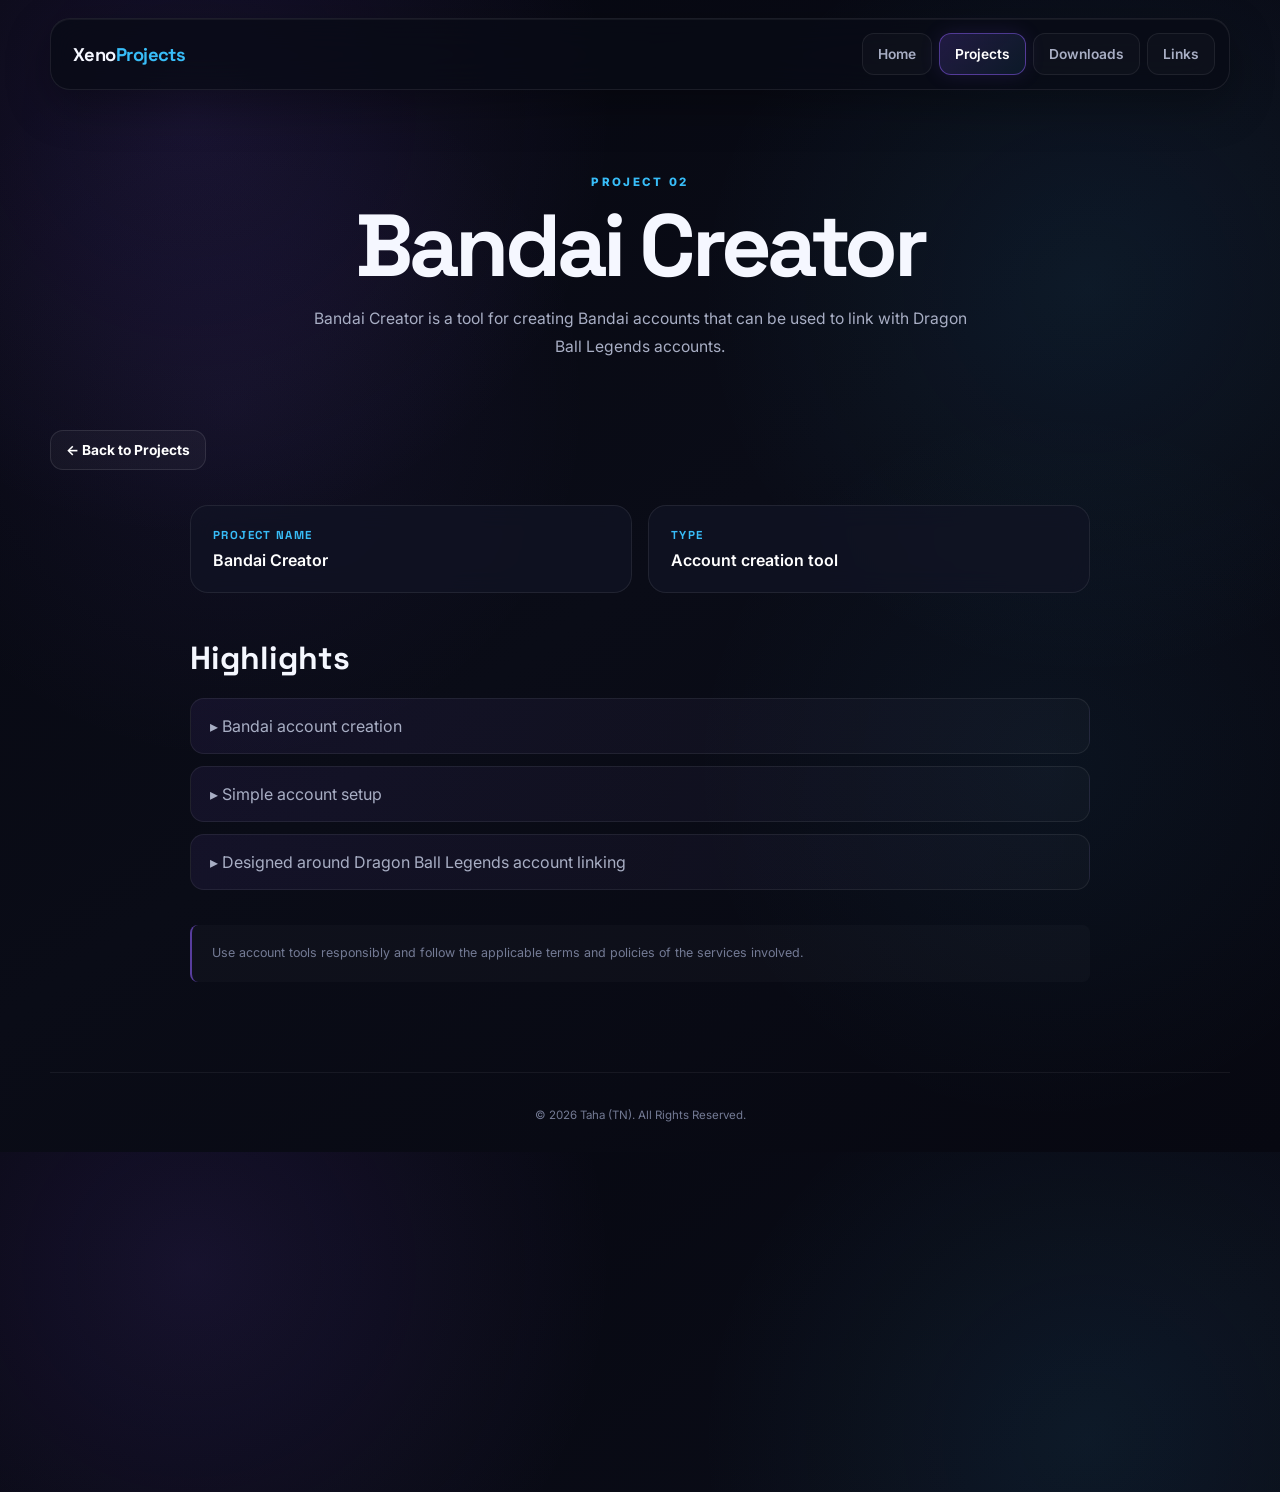
==== commit 29ab5d11: "Update bandai-creator.html" ====
--- a/bandai-creator.html
+++ b/bandai-creator.html
@@ -2,12 +2,17 @@
 <html lang="en">
 
 <head>
+
 <meta charset="UTF-8">
-<meta name="viewport" content="width=device-width,initial-scale=1.0">
+<meta name="viewport" content="width=device-width, initial-scale=1.0">
+
 <meta name="description" content="Bandai Creator project.">
+
 <title>Xeno Project - Bandai Creator</title>
+
 <link rel="stylesheet" href="style.css">
-  <script src="maintenance.js"></script>
+<script src="maintenance.js"></script>
+
 </head>
 
 <body class="project-page bandai-theme">
@@ -21,10 +26,12 @@
 </a>
 
 <nav>
-<a class="nav-btn" href="index.html">⌂ Home</a>
-<a class="nav-btn active" href="projects.html">▦ Projects</a>
-<a class="nav-btn" href="downloads.html">↓ Downloads</a>
-<a class="nav-btn" href="links.html">↗ Links</a>
+
+<a class="nav-btn" href="index.html">Home</a>
+<a class="nav-btn active" href="projects.html">Projects</a>
+<a class="nav-btn" href="downloads.html">Downloads</a>
+<a class="nav-btn" href="links.html">Links</a>
+
 </nav>
 
 </header>
@@ -112,64 +119,36 @@
 
 <script>
 
-document.querySelectorAll('a[href$=".html"]').forEach(link => {
+document.querySelectorAll('a[href]').forEach(link => {
 
-link.addEventListener("click", e => {
+link.addEventListener('click', e => {
 
-if (link.hostname !== location.hostname) return;
+if (
+link.target === '_blank' ||
+link.hasAttribute('download') ||
+link.href.startsWith('mailto:') ||
+link.href.startsWith('tel:')
+) {
+return;
+}
 
 e.preventDefault();
 
-document.body.classList.add("leaving");
+document.body.classList.add('leaving');
 
 setTimeout(() => {
-location.href = link.href;
-}, 180);
+window.location.href = link.href;
+}, 220);
 
 });
 
 });
 
-window.addEventListener("pageshow", () => {
-document.body.classList.remove("leaving");
+window.addEventListener('pageshow', () => {
+document.body.classList.remove('leaving');
 });
 
 </script>
-    <!-- Your existing scripts -->
-
-    <script>
-    document.querySelectorAll('a[href]').forEach(link => {
-
-        link.addEventListener('click', e => {
-
-            const url = link.href;
-
-            if (
-                link.target === '_blank' ||
-                link.hasAttribute('download') ||
-                url.startsWith('mailto:') ||
-                url.startsWith('tel:') ||
-                (
-                    link.origin === location.origin &&
-                    link.pathname === location.pathname &&
-                    link.hash
-                )
-            ) {
-                return;
-            }
-
-            e.preventDefault();
-
-            document.body.classList.add('leaving');
-
-            setTimeout(() => {
-                window.location.href = url;
-            }, 220);
-
-        });
-
-    });
-    </script>
 
 </body>
 </html>
--- a/style.css
+++ b/style.css
@@ -1,2815 +1,575 @@
-@import url('https://fonts.googleapis.com/css2?family=Manrope:wght@400;500;600;700;800&display=swap');
-
+/* =========================================================
+   XENO PROJECTS
+   Unified Visual System
+   ========================================================= */
+
+@import url('https://fonts.googleapis.com/css2?family=Inter:wght@400;500;600;700;800&family=Space+Grotesk:wght@500;600;700&display=swap');
+
+:root {
+    --bg: #070811;
+    --bg-soft: #0c0e1a;
+    --panel: rgba(17, 20, 36, 0.72);
+    --panel-solid: #111424;
+
+    --text: #f5f7ff;
+    --muted: #a8aec4;
+    --muted-2: #737a94;
+
+    --accent: #8b5cf6;
+    --accent-2: #38bdf8;
+    --accent-3: #c084fc;
+
+    --border: rgba(139, 92, 246, 0.25);
+    --border-hover: rgba(139, 92, 246, 0.7);
+
+    --shadow:
+        0 20px 70px rgba(0, 0, 0, 0.45),
+        0 0 40px rgba(139, 92, 246, 0.08);
+
+    --radius: 22px;
+}
 
 /* =========================================================
    RESET
-========================================================= */
-
-*{
-margin:0;
-padding:0;
-box-sizing:border-box
-}
-
-html{
-scroll-behavior:smooth
-}
-
-body{
-font-family:"Manrope",Inter,system-ui,-apple-system,BlinkMacSystemFont,"Segoe UI",sans-serif;
-background:#080a10;
-color:#f4f6fb;
-line-height:1.6;
-overflow-x:hidden;
-opacity:1;
-transition:opacity .22s ease
-}
-
-body.leaving{
-opacity:0
-}
-
-a{
-color:inherit;
-text-decoration:none
-}
-
-button,
-a{
--webkit-tap-highlight-color:transparent
-}
-
-button{
-font-family:inherit
-}
-
-.page{
-min-height:100vh;
-position:relative;
-overflow:hidden
-}
-
-
-/* =========================================================
-   GLOBAL BACKGROUND
-========================================================= */
-
-.page:before{
-content:"";
-position:fixed;
-inset:0;
-pointer-events:none;
-z-index:-2;
-
-background:
-radial-gradient(
-circle at 82% 10%,
-rgba(90,110,255,.075),
-transparent 28%
-),
-radial-gradient(
-circle at 12% 72%,
-rgba(56,189,248,.045),
-transparent 25%
-),
-linear-gradient(
-180deg,
-#080a10 0%,
-#090c13 50%,
-#07090e 100%
-)
-}
-
+   ========================================================= */
+
+* {
+    box-sizing: border-box;
+    margin: 0;
+    padding: 0;
+}
+
+html {
+    scroll-behavior: smooth;
+}
+
+body {
+    min-height: 100vh;
+    background:
+        radial-gradient(circle at 15% 10%, rgba(139, 92, 246, 0.12), transparent 28%),
+        radial-gradient(circle at 85% 25%, rgba(56, 189, 248, 0.08), transparent 28%),
+        linear-gradient(145deg, #060710, #0a0c17 50%, #070811);
+    color: var(--text);
+    font-family: Inter, system-ui, sans-serif;
+    overflow-x: hidden;
+}
+
+/* animated background atmosphere */
+
+body::before {
+    content: "";
+    position: fixed;
+    inset: -30%;
+    pointer-events: none;
+    z-index: -2;
+
+    background:
+        radial-gradient(circle at 30% 40%, rgba(139, 92, 246, 0.07), transparent 20%),
+        radial-gradient(circle at 70% 60%, rgba(56, 189, 248, 0.05), transparent 20%);
+
+    animation: atmosphere 12s ease-in-out infinite alternate;
+}
+
+@keyframes atmosphere {
+    from {
+        transform: translate3d(-2%, -1%, 0) scale(1);
+    }
+
+    to {
+        transform: translate3d(2%, 2%, 0) scale(1.06);
+    }
+}
+
+a {
+    color: inherit;
+    text-decoration: none;
+}
+
+button {
+    font: inherit;
+}
+
+/* =========================================================
+   PAGE
+   ========================================================= */
+
+.page {
+    width: min(1180px, calc(100% - 32px));
+    margin: 0 auto;
+    min-height: 100vh;
+}
 
 /* =========================================================
    NAVBAR
-========================================================= */
-
-.navbar{
-min-height:88px;
-padding:17px 5.5%;
-
-display:flex;
-align-items:center;
-justify-content:space-between;
-
-gap:25px;
-
-border-bottom:1px solid rgba(255,255,255,.055);
-
-background:rgba(8,10,16,.72);
-
-backdrop-filter:blur(20px);
--webkit-backdrop-filter:blur(20px);
-
-position:relative;
-z-index:20
-}
-
-.logo{
-font-size:26px;
-font-weight:800;
-letter-spacing:-1.2px
-}
-
-.logo span{
-color:#8295ff
-}
-
-nav{
-display:flex;
-gap:8px;
-flex-wrap:wrap;
-justify-content:flex-end
-}
-
-.nav-btn{
-display:inline-flex;
-align-items:center;
-gap:7px;
-
-padding:11px 15px;
-
-border:1px solid transparent;
-border-radius:12px;
-
-color:#929aaa;
-
-font-size:13px;
-font-weight:700;
-
-transition:
-transform .2s ease,
-background .2s ease,
-border-color .2s ease,
-color .2s ease,
-box-shadow .2s ease
-}
-
-.nav-btn span{
-font-size:15px
-}
-
-.nav-btn:hover,
-.nav-btn.active{
-color:#f4f6fb;
-
-background:rgba(255,255,255,.045);
-
-border-color:rgba(130,149,255,.3);
-
-transform:translateY(-1px);
-
-box-shadow:
-0 7px 25px rgba(0,0,0,.15)
-}
-
-
-/* =========================================================
-   BUTTONS
-========================================================= */
-
-.btn{
-display:inline-flex;
-align-items:center;
-justify-content:center;
-gap:10px;
-
-min-height:49px;
-
-padding:0 20px;
-
-border:1px solid transparent;
-border-radius:13px;
-
-font-size:13px;
-font-weight:800;
-
-cursor:pointer;
-
-transition:
-transform .2s ease,
-box-shadow .2s ease,
-background .2s ease,
-border-color .2s ease,
-color .2s ease
-}
-
-.btn:hover{
-transform:translateY(-3px)
-}
-
-.btn:active{
-transform:translateY(-1px)
-}
-
-.btn.primary{
-color:#080a10;
-
-background:linear-gradient(
-135deg,
-#91a4ff,
-#7188ff
-);
-
-border-color:#91a4ff;
-
-box-shadow:
-0 10px 30px rgba(113,136,255,.18)
-}
-
-.btn.primary:hover{
-box-shadow:
-0 15px 38px rgba(113,136,255,.28);
-
-background:linear-gradient(
-135deg,
-#a1b1ff,
-#7f95ff
-)
-}
-
-.btn.secondary{
-color:#f4f6fb;
-
-background:rgba(255,255,255,.035);
-
-border-color:#2a3040
-}
-
-.btn.secondary:hover{
-background:rgba(255,255,255,.065);
-
-border-color:#586584;
-
-box-shadow:
-0 12px 30px rgba(0,0,0,.2)
-}
-
-.btn.small{
-min-height:39px;
-padding:0 15px;
-border-radius:11px;
-font-size:12px
-}
-
-.btn-arrow{
-font-size:16px;
-transition:transform .2s ease
-}
-
-.btn:hover .btn-arrow{
-transform:translateX(3px)
-}
-
-
-/* =========================================================
-   HOME HERO
-========================================================= */
-
-.home-page .hero{
-min-height:650px;
-
-display:flex;
-align-items:center;
-
-padding:90px 6% 80px;
-
-position:relative;
-
-overflow:hidden
-}
-
-.home-hero:before{
-content:"";
-
-position:absolute;
-
-width:560px;
-height:560px;
-
-right:-190px;
-top:-180px;
-
-border-radius:50%;
-
-background:
-radial-gradient(
-circle,
-rgba(91,111,255,.14),
-rgba(91,111,255,0) 68%
-);
-
-filter:blur(10px);
-
-pointer-events:none
-}
-
-.hero-content{
-position:relative;
-z-index:3;
-
-max-width:800px
-}
-
-.hero-label{
-display:inline-flex;
-align-items:center;
-gap:9px;
-
-padding:7px 11px;
-
-margin-bottom:18px;
-
-border:1px solid rgba(130,149,255,.18);
-border-radius:8px;
-
-background:rgba(130,149,255,.045);
-
-color:#aeb9e8;
-
-font-size:10px;
-font-weight:800;
-letter-spacing:1.8px
-}
-
-.label-dot{
-width:6px;
-height:6px;
-
-border-radius:50%;
-
-background:#8295ff;
-
-box-shadow:
-0 0 12px rgba(130,149,255,.7)
-}
-
-.eyebrow{
-font-size:11px;
-letter-spacing:2.2px;
-text-transform:uppercase;
-
-color:#7e8799;
-
-font-weight:800
-}
-
-.home-hero .eyebrow{
-margin-bottom:8px
-}
-
-.home-hero h1{
-max-width:850px;
-
-font-size:clamp(50px,8vw,88px);
-
-line-height:.99;
-
-letter-spacing:-4.5px;
-
-font-weight:800
-}
-
-.home-hero h1 span{
-display:block;
-
-background:linear-gradient(
-100deg,
-#a4b3ff 0%,
-#8295ff 45%,
-#6fdbff 100%
-);
-
--webkit-background-clip:text;
-background-clip:text;
-
--webkit-text-fill-color:transparent;
-
-color:transparent
-}
-
-.hero-text{
-max-width:640px;
-
-margin:25px 0 31px;
-
-color:#9da6b7;
-
-font-size:16px;
-
-line-height:1.8
-}
-
-.hero-buttons{
-display:flex;
-gap:11px;
-flex-wrap:wrap
-}
-
-.hero-main-btn{
-padding-left:22px;
-padding-right:17px
-}
-
-.hero-meta{
-display:flex;
-align-items:center;
-
-gap:18px;
-
-margin-top:45px;
-
-color:#747d8d
-}
-
-.hero-meta div:not(.meta-divider){
-display:flex;
-flex-direction:column
-}
-
-.hero-meta strong{
-font-size:18px;
-color:#e6e9ef;
-font-weight:800
-}
-
-.hero-meta span{
-font-size:10px;
-letter-spacing:1px;
-text-transform:uppercase
-}
-
-.meta-divider{
-width:1px;
-height:30px;
-
-background:#242a35
-}
-
-.hero-mark{
-position:absolute;
-
-right:-20px;
-bottom:-45px;
-
-font-size:clamp(100px,20vw,250px);
-
-font-weight:800;
-
-letter-spacing:-13px;
-
-color:rgba(255,255,255,.018);
-
-pointer-events:none;
-
-user-select:none
-}
-
-.hero-orb{
-position:absolute;
-
-border-radius:50%;
-
-pointer-events:none
-}
-
-.orb-one{
-width:280px;
-height:280px;
-
-right:8%;
-top:18%;
-
-background:rgba(86,107,255,.045);
-
-filter:blur(70px)
-}
-
-.orb-two{
-width:220px;
-height:220px;
-
-left:12%;
-bottom:-100px;
-
-background:rgba(63,190,224,.035);
-
-filter:blur(70px)
-}
-
-
-/* =========================================================
-   HOME QUICK ACCESS
-========================================================= */
-
-.home-page .quick-nav{
-padding:75px 6% 85px
-}
-
-.section-topline{
-display:flex;
-align-items:flex-end;
-justify-content:space-between;
-
-gap:30px;
-
-margin-bottom:25px
-}
-
-.quick-title{
-font-size:10px;
-letter-spacing:2px;
-
-color:#6f7888;
-
-font-weight:800
-}
-
-.section-topline h2{
-margin-top:7px;
-
-font-size:clamp(28px,4vw,42px);
-
-letter-spacing:-1.8px;
-
-line-height:1.1
-}
-
-.section-note{
-max-width:330px;
-
-color:#737d8e;
-
-font-size:12px;
-
-text-align:right
-}
-
-.block-grid{
-display:grid;
-
-grid-template-columns:
-repeat(3,minmax(0,1fr));
-
-gap:14px
-}
-
-.nav-block{
-min-height:270px;
-
-padding:23px;
-
-border:1px solid #202632;
-border-radius:20px;
-
-background:
-linear-gradient(
-145deg,
-rgba(18,22,31,.95),
-rgba(11,14,21,.98)
-);
-
-position:relative;
-
-overflow:hidden;
-
-display:flex;
-flex-direction:column;
-
-transition:
-transform .25s ease,
-border-color .25s ease,
-box-shadow .25s ease
-}
-
-.nav-block:before{
-content:"";
-
-position:absolute;
-
-width:190px;
-height:190px;
-
-right:-80px;
-top:-85px;
-
-border-radius:50%;
-
-background:rgba(255,255,255,.025);
-
-transition:transform .35s ease
-}
-
-.nav-block:hover{
-transform:translateY(-6px);
-
-border-color:#38445b;
-
-box-shadow:
-0 22px 50px rgba(0,0,0,.28)
-}
-
-.nav-block:hover:before{
-transform:scale(1.25)
-}
-
-.nav-block-top{
-display:flex;
-align-items:center;
-justify-content:space-between;
-
-position:relative;
-z-index:1
-}
-
-.nav-icon{
-width:43px;
-height:43px;
-
-display:flex;
-align-items:center;
-justify-content:center;
-
-border:1px solid #2b3241;
-border-radius:12px;
-
-background:#11151d;
-
-font-size:19px;
-
-color:#a7b5ff
-}
-
-.block-number{
-color:#4d5565;
-
-font-size:10px;
-font-weight:800;
-letter-spacing:1px
-}
-
-.nav-block-content{
-position:relative;
-z-index:1;
-
-margin-top:auto
-}
-
-.nav-block strong{
-display:block;
-
-font-size:23px;
-letter-spacing:-.7px;
-
-font-weight:800
-}
-
-.nav-block span{
-display:block;
-
-margin-top:5px;
-
-color:#7d8696;
-
-font-size:12px
-}
-
-.block-arrow{
-position:absolute;
-
-right:22px;
-bottom:22px;
-
-font-size:18px;
-
-color:#555f72;
-
-transition:
-transform .2s ease,
-color .2s ease
-}
-
-.nav-block:hover .block-arrow{
-transform:translateX(4px);
-
-color:#a6b4ff
-}
-
-
-/* Individual home block accents */
-
-.home-project-block:hover{
-border-color:rgba(130,149,255,.45)
-}
-
-.home-download-block .nav-icon{
-color:#7edfc2
-}
-
-.home-download-block:hover{
-border-color:rgba(70,202,163,.4)
-}
-
-.home-links-block .nav-icon{
-color:#c2a5ff
-}
-
-.home-links-block:hover{
-border-color:rgba(164,125,255,.4)
-}
-
-
-/* =========================================================
-   HOME BOTTOM
-========================================================= */
-
-.home-bottom{
-padding:15px 6% 90px
-}
-
-.home-bottom-inner{
-padding:35px 38px;
-
-display:flex;
-align-items:center;
-justify-content:space-between;
-
-gap:40px;
-
-border:1px solid #202632;
-border-radius:20px;
-
-background:
-linear-gradient(
-120deg,
-rgba(18,22,31,.8),
-rgba(12,15,22,.8)
-)
-}
-
-.home-bottom h2{
-margin-top:7px;
-
-font-size:clamp(25px,4vw,38px);
-
-letter-spacing:-1.5px
-}
-
-.home-bottom-inner > p{
-max-width:430px;
-
-color:#7d8696;
-
-font-size:13px
-}
-
-
-/* =========================================================
-   FOOTER
-========================================================= */
-
-footer{
-padding:25px 6%;
-
-border-top:1px solid rgba(255,255,255,.05);
-
-color:#626b7b;
-
-font-size:11px
-}
-
-
-/* =========================================================
-   DOWNLOADS HERO
-========================================================= */
-
-.downloads-page .project-hero{
-padding:80px 6% 60px;
-
-position:relative;
-
-overflow:hidden;
-
-background:
-linear-gradient(
-135deg,
-rgba(36,79,67,.08),
-rgba(8,12,14,0)
-)
-}
-
-.download-hero-glow{
-position:absolute;
-
-width:430px;
-height:430px;
-
-right:-120px;
-top:-180px;
-
-border-radius:50%;
-
-background:
-radial-gradient(
-circle,
-rgba(45,211,159,.11),
-transparent 67%
-);
-
-filter:blur(15px)
-}
-
-.download-hero-content{
-position:relative;
-z-index:2
-}
-
-.download-status{
-display:inline-flex;
-align-items:center;
-gap:8px;
-
-padding:7px 10px;
-
-margin-bottom:18px;
-
-border:1px solid rgba(71,210,166,.18);
-border-radius:8px;
-
-background:rgba(71,210,166,.045);
-
-color:#82d9bd;
-
-font-size:10px;
-font-weight:800;
-letter-spacing:1.6px
-}
-
-.download-status span{
-width:6px;
-height:6px;
-
-border-radius:50%;
-
-background:#4dd5a5;
-
-box-shadow:
-0 0 10px rgba(77,213,165,.55)
-}
-
-.downloads-page .project-hero h1{
-font-size:clamp(48px,8vw,78px);
-
-letter-spacing:-3.5px;
-
-margin:8px 0 15px
-}
-
-.downloads-page .project-hero p{
-max-width:650px;
-
-color:#949eac;
-
-font-size:15px
-}
-
-.download-hero-mark{
-position:absolute;
-
-right:4%;
-bottom:-55px;
-
-font-size:clamp(100px,18vw,220px);
-
-font-weight:800;
-
-letter-spacing:-10px;
-
-color:rgba(78,216,171,.025);
-
-pointer-events:none
-}
-
-
-/* =========================================================
-   DOWNLOAD SECTION
-========================================================= */
-
-.downloads-page .download-section{
-padding:65px 6% 90px
-}
-
-.download-heading{
-display:flex;
-align-items:flex-end;
-justify-content:space-between;
-
-gap:30px;
-
-margin-bottom:25px
-}
-
-.download-heading h2{
-margin-top:7px;
-
-font-size:clamp(29px,4vw,42px);
-
-letter-spacing:-1.8px
-}
-
-.download-heading > p{
-max-width:350px;
-
-color:#737d8b;
-
-font-size:12px;
-
-text-align:right
-}
-
-.download-grid{
-display:grid;
-
-gap:15px
-}
-
-.download-card{
-position:relative;
-
-display:flex;
-align-items:center;
-
-gap:22px;
-
-padding:25px;
-
-border:1px solid #202a29;
-border-radius:19px;
-
-background:
-linear-gradient(
-145deg,
-#111716,
-#0b1010
-);
-
-overflow:hidden;
-
-transition:
-transform .25s ease,
-border-color .25s ease,
-box-shadow .25s ease
-}
-
-.download-card:hover{
-transform:translateY(-4px);
-
-box-shadow:
-0 18px 45px rgba(0,0,0,.27)
-}
-
-.download-card-accent{
-position:absolute;
-
-left:0;
-top:0;
-bottom:0;
-
-width:3px;
-
-background:#4dd5a5;
-
-opacity:.65
-}
-
-.download-xeno:hover{
-border-color:rgba(78,216,171,.4)
-}
-
-.download-bandai{
-border-color:#282c24
-}
-
-.download-bandai .download-card-accent{
-background:#d7b65d
-}
-
-.download-bandai:hover{
-border-color:rgba(215,182,93,.4)
-}
-
-.download-rezzy{
-border-color:#292531
-}
-
-.download-rezzy .download-card-accent{
-background:#a87cff
-}
-
-.download-rezzy:hover{
-border-color:rgba(168,124,255,.4)
-}
-
-.download-icon{
-width:50px;
-height:50px;
-
-flex:0 0 50px;
-
-display:flex;
-align-items:center;
-justify-content:center;
-
-border:1px solid #293331;
-border-radius:14px;
-
-background:#111817;
-
-font-size:20px;
-
-color:#67d8b1
-}
-
-.download-bandai .download-icon{
-color:#d9ba66;
-border-color:#353327
-}
-
-.download-rezzy .download-icon{
-color:#ae88ff;
-border-color:#332d3d
-}
-
-.download-info{
-flex:1;
-min-width:0
-}
-
-.download-card-label{
-margin-bottom:3px;
-
-color:#5f8c7c;
-
-font-size:9px;
-font-weight:800;
-
-letter-spacing:1.7px
-}
-
-.download-bandai .download-card-label{
-color:#98875a
-}
-
-.download-rezzy .download-card-label{
-color:#8670a9
-}
-
-.download-info h2{
-font-size:22px;
-
-letter-spacing:-.7px;
-
-margin-bottom:5px
-}
-
-.download-info p{
-max-width:650px;
-
-color:#89938f;
-
-font-size:12px;
-
-line-height:1.7;
-
-margin-bottom:7px
-}
-
-.download-type{
-color:#5f6d68;
-
-font-size:10px;
-font-weight:700;
-
-letter-spacing:.4px
-}
-
-.type-dot{
-margin:0 5px;
-
-color:#3d4b46
-}
-
-.download-btn{
-flex:0 0 auto;
-
-white-space:nowrap
-}
-
-.download-bandai .download-btn{
-background:linear-gradient(
-135deg,
-#e3c36c,
-#c7a94f
-);
-
-border-color:#e3c36c
-}
-
-.download-bandai .download-btn:hover{
-box-shadow:
-0 12px 35px rgba(205,172,79,.2)
-}
-
-.download-rezzy .download-btn{
-background:linear-gradient(
-135deg,
-#b18bff,
-#9168e7
-);
-
-border-color:#b18bff
-}
-
-
-/* =========================================================
-   PLATFORM OPTIONS
-========================================================= */
-
-.platform-options{
-width:100%;
-
-display:none;
-
-grid-template-columns:
-repeat(2,minmax(0,1fr));
-
-gap:10px;
-
-margin-top:3px;
-padding-top:20px;
-
-border-top:1px solid #252c2a
-}
-
-.platform-options.show{
-display:grid;
-
-animation:platformOpen .25s ease
-}
-
-.platform-block{
-min-height:82px;
-
-padding:15px;
-
-display:flex;
-align-items:center;
-
-gap:13px;
-
-border:1px solid #242d2b;
-border-radius:13px;
-
-background:#0e1312;
-
-transition:
-transform .2s ease,
-border-color .2s ease,
-background .2s ease
-}
-
-.platform-block:hover{
-transform:translateY(-3px);
-
-border-color:#3e6357;
-
-background:#111917
-}
-
-.platform-icon{
-width:34px;
-height:34px;
-
-display:flex;
-align-items:center;
-justify-content:center;
-
-border-radius:9px;
-
-background:#171d1b;
-
-font-size:17px
-}
-
-.platform-block strong{
-display:block;
-
-font-size:13px;
-
-margin-bottom:2px
-}
-
-.platform-block span{
-display:block;
-
-color:#68746f;
-
-font-size:10px
-}
-
-@keyframes platformOpen{
-
-from{
-opacity:0;
-transform:translateY(-8px)
-}
-
-to{
-opacity:1;
-transform:translateY(0)
-}
-
-}
-
-
-/* =========================================================
-   DOWNLOAD NOTE
-========================================================= */
-
-.download-note{
-display:flex;
-align-items:center;
-
-gap:14px;
-
-margin-top:18px;
-padding:17px 20px;
-
-border:1px solid #202a29;
-border-radius:14px;
-
-background:#0d1211
-}
-
-.download-note-icon{
-width:25px;
-height:25px;
-
-display:flex;
-align-items:center;
-justify-content:center;
-
-border:1px solid #3c6256;
-border-radius:50%;
-
-color:#70cdb0;
-
-font-size:11px;
-font-weight:800
-}
-
-.download-note strong{
-display:block;
-
-font-size:11px;
-
-margin-bottom:2px
-}
-
-.download-note p{
-color:#68736f;
-
-font-size:10px
-}
-
-
-/* =========================================================
-   EXISTING PROJECT PAGES
-========================================================= */
-
-.project-hero{
-padding:80px 6% 45px;
-
-background:
-radial-gradient(
-circle at 75% 20%,
-rgba(113,140,255,.12),
-transparent 32%
-)
-}
-
-.project-hero h1{
-font-size:clamp(42px,8vw,72px);
-
-letter-spacing:-3px;
-
-margin:8px 0 18px
-}
-
-.project-hero p{
-max-width:720px;
-
-color:#aeb6c5;
-
-font-size:17px
-}
-
-.project-content{
-padding:35px 6% 80px;
-
-max-width:1000px;
-
-margin:auto
-}
-
-.info-grid{
-display:grid;
-
-grid-template-columns:
-repeat(2,1fr);
-
-gap:16px;
-
-margin:25px 0 35px
-}
-
-.info-box{
-padding:22px;
-
-border:1px solid #252b37;
-border-radius:15px;
-
-background:#11151e
-}
-
-.info-box h3{
-margin-bottom:7px
-}
-
-.info-box p{
-color:#8f97a6;
-
-font-size:14px
-}
-
-.feature-list{
-display:grid;
-
-gap:10px;
-
-margin:18px 0 30px
-}
-
-.feature{
-padding:14px 17px;
-
-border:1px solid #252b37;
-border-radius:12px;
-
-background:#0f131b;
-
-color:#b7bfcd
-}
-
-.back-row{
-padding:25px 6% 0;
-
-max-width:1000px;
-
-margin:auto
-}
-
-.disclaimer{
-margin-top:30px;
-
-padding:18px;
-
-border-left:3px solid #596cae;
-
-background:#10141c;
-
-color:#858e9e;
-
-font-size:13px
-}
-
-
-/* =========================================================
-   PROJECTS PAGE
-========================================================= */
-
-.section{
-padding:70px 6% 80px
-}
-
-.section-heading{
-margin-bottom:25px
-}
-
-.section-heading h2{
-font-size:clamp(36px,6vw,58px);
-
-line-height:1.05;
-
-letter-spacing:-2px;
-
-margin:8px 0 12px
-}
-
-.section-heading p{
-color:#aeb6c5
-}
-
-.cards{
-display:grid;
-
-grid-template-columns:
-repeat(3,minmax(0,1fr));
-
-column-gap:24px;
-row-gap:24px;
-
-margin-top:25px
-}
-
-.card{
-margin-bottom:24px;
-
-border:1px solid #252b38;
-border-radius:20px;
-
-background:
-linear-gradient(
-145deg,
-#10141d,
-#0d1119
-);
-
-overflow:hidden;
-
-display:flex;
-flex-direction:column;
-
-transition:
-transform .25s ease,
-border-color .25s ease,
-box-shadow .25s ease
-}
-
-.card:hover{
-transform:translateY(-5px);
-
-border-color:#667dff;
-
-box-shadow:
-0 18px 45px rgba(0,0,0,.3)
-}
-
-.project-image{
-min-height:150px;
-
-display:flex;
-align-items:center;
-justify-content:center;
-
-padding:25px;
-
-background:
-radial-gradient(
-circle at center,
-rgba(113,140,255,.16),
-transparent 65%
-);
-
-border-bottom:1px solid #252b38;
-
-color:#7892ff;
-
-font-size:18px;
-
-font-weight:850;
-
-letter-spacing:1px;
-
-text-align:center
-}
-
-.card-body{
-padding:25px;
-
-display:flex;
-flex-direction:column;
-align-items:flex-start;
-
-flex:1
-}
-
-.tag{
-font-size:12px;
-
-letter-spacing:1.5px;
-
-font-weight:800;
-
-color:#8e98ab;
-
-margin-bottom:8px
-}
-
-.card-body h3{
-font-size:25px;
-
-margin-bottom:8px
-}
-
-.card-body p{
-font-size:15px;
-
-color:#aeb6c5;
-
-margin-bottom:22px
-}
-
-.text-link{
-display:inline-flex;
-align-items:center;
-justify-content:center;
-
-padding:11px 17px;
-
-border-radius:13px;
-
-border:1px solid #303746;
-
-background:#7892ff;
-
-color:#080a0f;
-
-font-size:14px;
-
-font-weight:800;
-
-margin-top:auto;
-
-transition:
-transform .2s ease,
-box-shadow .2s ease
-}
-
-.text-link:hover{
-transform:translateY(-2px);
-
-box-shadow:
-0 8px 25px rgba(120,146,255,.18)
-}
-
-
-/* =========================================================
-   LINKS PAGE
-========================================================= */
-
-.link-grid{
-display:grid;
-
-grid-template-columns:
-repeat(2,minmax(0,1fr));
-
-gap:18px;
-
-margin-top:25px
-}
-
-.link-card{
-min-height:245px;
-
-padding:28px;
-
-border:1px solid #252b38;
-border-radius:24px;
-
-background:
-linear-gradient(
-145deg,
-#10141d,
-#0d1119
-);
-
-position:relative;
-
-overflow:hidden;
-
-display:flex;
-flex-direction:column;
-align-items:flex-start;
-
-transition:
-transform .25s ease,
-border-color .25s ease,
-box-shadow .25s ease
-}
-
-.link-card:before{
-content:"";
-
-position:absolute;
-
-width:130px;
-height:130px;
-
-border-radius:50%;
-
-right:-35px;
-top:-45px;
-
-background:rgba(94,113,199,.10)
-}
-
-.link-card:hover{
-transform:translateY(-6px);
-
-border-color:#667dff;
-
-box-shadow:
-0 18px 45px rgba(0,0,0,.3)
-}
-
-.link-icon{
-font-size:26px;
-
-margin-bottom:auto;
-
-color:#e7ebf5
-}
-
-.link-card strong{
-font-size:25px;
-
-margin-top:35px
-}
-
-.link-card span{
-font-size:16px;
-
-color:#858e9e;
-
-margin-top:6px
-}
-
-
-/* =========================================================
-   ✨ XENO PROJECTS — FLASH INTRO
-========================================================= */
-
-.intro-screen{
-position:fixed;
-inset:0;
-
-z-index:9999;
-
-display:flex;
-align-items:center;
-justify-content:center;
-
-background:
-radial-gradient(
-circle at 50% 50%,
-#182346 0%,
-#0d1223 27%,
-#080a10 58%,
-#03050a 100%
-);
-
-overflow:hidden;
-
-animation:
-introFade 3.4s cubic-bezier(.7,0,.2,1) forwards;
-
-pointer-events:none
-}
-
-
-/* Main content */
-
-.intro-content{
-position:relative;
-
-text-align:center;
-
-z-index:10;
-
-animation:
-introText 2.7s cubic-bezier(.16,1,.3,1) forwards
-}
-
-
-/* Small XENO label */
-
-.intro-small{
-margin-bottom:3px;
-
-color:#a8b4d2;
-
-font-size:11px;
-
-font-weight:700;
-
-letter-spacing:4px;
-
-text-transform:uppercase;
-
-animation:
-introSmall .9s cubic-bezier(.16,1,.3,1) .05s both
-}
-
-
-/* Main XENO title */
-
-.intro-content h1{
-position:relative;
-
-font-size:clamp(65px,13vw,110px);
-
-line-height:.95;
-
-letter-spacing:-6px;
-
-font-weight:800;
-
-background:
-linear-gradient(
-120deg,
-#ffffff 0%,
-#dbe2ff 25%,
-#aab8ff 48%,
-#7197ff 72%,
-#67d9ff 100%
-);
-
--webkit-background-clip:text;
-background-clip:text;
-
--webkit-text-fill-color:transparent;
-
-color:transparent;
-
-filter:
-drop-shadow(0 0 15px rgba(130,149,255,.12))
-drop-shadow(0 0 45px rgba(103,217,255,.08));
-
-animation:
-introTitleGlow 2.7s ease-in-out forwards
-}
-
-
-/* Little subtitle */
-
-.intro-sub{
-margin-top:14px;
-
-color:#71809e;
-
-font-size:9px;
-
-font-weight:800;
-
-letter-spacing:5px;
-
-animation:
-introSub .9s cubic-bezier(.16,1,.3,1) .25s both
-}
-
-
-/* =========================================================
-   FLASHING LINE
-========================================================= */
-
-.intro-line{
-position:absolute;
-
-left:50%;
-
-top:calc(50% + 72px);
-
-transform:translateX(-50%);
-
-width:0;
-height:1px;
-
-background:
-linear-gradient(
-90deg,
-transparent,
-#8295ff 15%,
-#ffffff 50%,
-#6fdbff 85%,
-transparent
-);
-
-box-shadow:
-0 0 8px rgba(130,149,255,.8),
-0 0 25px rgba(103,217,255,.35);
-
-animation:
-introLine 2s cubic-bezier(.16,1,.3,1) .2s forwards;
-
-opacity:0;
-
-z-index:8
-}
-
-
-/* =========================================================
-   PARTICLE FIELD
-========================================================= */
-
-.intro-screen:before{
-content:"";
-
-position:absolute;
-
-inset:-20%;
-
-width:140%;
-height:140%;
-
-background-image:
-radial-gradient(circle,rgba(255,255,255,.8) 0 1px,transparent 1.5px),
-radial-gradient(circle,rgba(130,149,255,.65) 0 1px,transparent 1.5px),
-radial-gradient(circle,rgba(103,217,255,.45) 0 1px,transparent 1.5px);
-
-background-size:
-97px 113px,
-151px 137px,
-211px 181px;
-
-background-position:
-0 0,
-31px 52px,
-91px 23px;
-
-opacity:.38;
-
-animation:
-introParticles 7s linear infinite;
-
-pointer-events:none;
-
-z-index:1
-}
-
-/* =========================================================
-   SECOND PARTICLE LAYER / MOTION
-========================================================= */
-
-.intro-screen:after{
-content:"";
-
-position:absolute;
-
-inset:-40%;
-
-background:
-radial-gradient(
-circle at 20% 30%,
-rgba(130,149,255,.14) 0 1px,
-transparent 2px
-),
-radial-gradient(
-circle at 70% 65%,
-rgba(103,217,255,.12) 0 1px,
-transparent 2px
-),
-radial-gradient(
-circle at 45% 80%,
-rgba(255,255,255,.12) 0 1px,
-transparent 2px
-);
-
-background-size:
-130px 160px,
-180px 190px,
-220px 210px;
-
-filter:blur(.3px);
-
-animation:
-introParticleDrift 9s ease-in-out infinite alternate;
-
-opacity:.65;
-
-pointer-events:none;
-
-z-index:2
-}
-
-
-/* =========================================================
-   GLOW ORBS
-========================================================= */
-
-.intro-glow{
-position:absolute;
-
-border-radius:50%;
-
-pointer-events:none;
-
-filter:blur(80px);
-
-z-index:3
-}
-
-.intro-glow-one{
-width:430px;
-height:430px;
-
-background:
-radial-gradient(
-circle,
-rgba(87,108,255,.18),
-rgba(87,108,255,.04) 45%,
-transparent 72%
-);
-
-top:-160px;
-right:-110px;
-
-animation:
-introGlowOne 3.4s ease-in-out forwards
-}
-
-.intro-glow-two{
-width:380px;
-height:380px;
-
-background:
-radial-gradient(
-circle,
-rgba(70,190,225,.12),
-rgba(70,190,225,.025) 45%,
-transparent 72%
-);
-
-bottom:-170px;
-left:-130px;
-
-animation:
-introGlowTwo 3.4s ease-in-out forwards
-}
-
-
-/* =========================================================
-   CENTER ENERGY GLOW
-========================================================= */
-
-.intro-screen .intro-content:before{
-content:"";
-
-position:absolute;
-
-width:420px;
-height:220px;
-
-left:50%;
-top:50%;
-
-transform:translate(-50%,-50%);
-
-border-radius:50%;
-
-background:
-radial-gradient(
-ellipse,
-rgba(104,129,255,.18),
-rgba(80,130,255,.06) 35%,
-transparent 70%
-);
-
-filter:blur(35px);
-
-z-index:-1;
-
-animation:
-introCoreGlow 2.8s ease-in-out forwards;
-
-pointer-events:none
-   }
-/* =========================================================
-   EXPANDING RINGS
-========================================================= */
-
-.intro-screen .intro-content:after{
-content:"";
-
-position:absolute;
-
-width:170px;
-height:170px;
-
-left:50%;
-top:50%;
-
-transform:translate(-50%,-50%);
-
-border-radius:50%;
-
-border:1px solid rgba(130,149,255,.18);
-
-box-shadow:
-0 0 0 25px rgba(130,149,255,.035),
-0 0 0 55px rgba(130,149,255,.018),
-0 0 70px rgba(103,217,255,.06);
-
-animation:
-introRing 2.7s cubic-bezier(.16,1,.3,1) forwards;
-
-pointer-events:none;
-
-z-index:-1
-}
-
-
-/* =========================================================
-   INTRO ANIMATIONS
-========================================================= */
-
-@keyframes introText{
-
-0%{
-opacity:0;
-
-transform:
-translateY(28px)
-scale(.88);
-
-filter:blur(14px)
-}
-
-16%{
-opacity:1;
-
-transform:
-translateY(0)
-scale(1);
-
-filter:blur(0)
-}
-
-62%{
-opacity:1;
-
-transform:
-translateY(0)
-scale(1);
-
-filter:blur(0)
-}
-
-78%{
-opacity:1;
-
-transform:
-translateY(-3px)
-scale(1.01);
-
-filter:blur(0)
-}
-
-100%{
-opacity:0;
-
-transform:
-translateY(-25px)
-scale(1.06);
-
-filter:blur(7px)
-}
-
-}
-
-
-@keyframes introSmall{
-
-0%{
-opacity:0;
-
-transform:
-translateY(12px)
-letter-spacing:8px
-}
-
-100%{
-opacity:1;
-
-transform:
-translateY(0)
-letter-spacing:4px
-}
-
-}
-
-
-@keyframes introTitleGlow{
-
-0%{
-filter:
-drop-shadow(0 0 0 rgba(130,149,255,0));
-transform:scale(.97)
-}
-
-30%{
-filter:
-drop-shadow(0 0 18px rgba(130,149,255,.24))
-drop-shadow(0 0 55px rgba(103,217,255,.12));
-
-transform:scale(1)
-}
-
-65%{
-filter:
-drop-shadow(0 0 22px rgba(130,149,255,.20))
-drop-shadow(0 0 70px rgba(103,217,255,.10));
-
-transform:scale(1.005)
-}
-
-100%{
-filter:
-drop-shadow(0 0 35px rgba(130,149,255,.08))
-drop-shadow(0 0 90px rgba(103,217,255,.03));
-
-transform:scale(1.025)
-}
-
-}
-
-
-@keyframes introSub{
-
-0%{
-opacity:0;
-
-transform:
-translateY(10px);
-
-letter-spacing:8px
-}
-
-100%{
-opacity:1;
-
-transform:
-translateY(0);
-
-letter-spacing:5px
-}
-
-}
-
-
-@keyframes introLine{
-
-0%{
-width:0;
-
-opacity:0;
-
-filter:blur(3px)
-}
-
-18%{
-width:120px;
-
-opacity:.7;
-
-filter:blur(0)
-}
-
-42%{
-width:250px;
-
-opacity:1
-}
-
-68%{
-width:380px;
-
-opacity:.8
-}
-
-100%{
-width:520px;
-
-opacity:0;
-
-filter:blur(4px)
-}
-
-}
-
-
-@keyframes introFade{
-
-0%,72%{
-opacity:1;
-
-visibility:visible
-}
-
-88%{
-opacity:.85;
-
-visibility:visible
-}
-
-100%{
-opacity:0;
-
-visibility:hidden
-}
-}
-
-
-@keyframes introParticles{
-
-0%{
-transform:
-translate3d(0,0,0)
-scale(1)
-}
-
-50%{
-transform:
-translate3d(-25px,-40px,0)
-scale(1.025)
-}
-
-100%{
-transform:
-translate3d(20px,-80px,0)
-scale(1.05)
-}
-}
-
-
-@keyframes introParticleDrift{
-
-0%{
-transform:
-translate3d(-20px,20px,0)
-rotate(0deg)
-}
-
-50%{
-transform:
-translate3d(25px,-35px,0)
-rotate(2deg)
-}
-
-100%{
-transform:
-translate3d(-35px,-70px,0)
-rotate(-2deg)
-}
-}
-
-
-@keyframes introGlowOne{
-
-0%{
-transform:
-scale(.55)
-translate(60px,-40px);
-
-opacity:0
-}
-
-30%{
-transform:
-scale(1)
-translate(0,0);
-
-opacity:1
-}
-
-70%{
-transform:
-scale(1.12)
-translate(-15px,20px);
-
-opacity:.8
-}
-
-100%{
-transform:
-scale(1.3)
-translate(-30px,40px);
-
-opacity:0
-}
-}
-
-
-@keyframes introGlowTwo{
-
-0%{
-transform:
-scale(.55)
-translate(-50px,50px);
-
-opacity:0
-}
-
-30%{
-transform:
-scale(1)
-translate(0,0);
-
-opacity:1
-}
-
-70%{
-transform:
-scale(1.12)
-translate(15px,-20px);
-
-opacity:.75
-}
-
-100%{
-transform:
-scale(1.3)
-translate(30px,-40px);
-
-opacity:0
-}
-   }
-@keyframes introCoreGlow{
-
-0%{
-opacity:0;
-
-transform:
-translate(-50%,-50%)
-scale(.45)
-}
-
-35%{
-opacity:1;
-
-transform:
-translate(-50%,-50%)
-scale(1)
-}
-
-70%{
-opacity:.8;
-
-transform:
-translate(-50%,-50%)
-scale(1.12)
-}
-
-100%{
-opacity:0;
-
-transform:
-translate(-50%,-50%)
-scale(1.5)
-}
-}
-
-
-@keyframes introRing{
-
-0%{
-opacity:0;
-
-transform:
-translate(-50%,-50%)
-scale(.35)
-}
-
-25%{
-opacity:1
-}
-
-65%{
-opacity:.45;
-
-transform:
-translate(-50%,-50%)
-scale(1.7)
-}
-
-100%{
-opacity:0;
-
-transform:
-translate(-50%,-50%)
-scale(3.2)
-}
-}
-
-
-/* =========================================================
-   MOBILE
-========================================================= */
-
-@media(max-width:850px){
-
-.navbar{
-padding:15px 4.5%;
-min-height:80px
-}
-
-.nav-btn{
-padding:10px 12px
-}
-
-.block-grid{
-grid-template-columns:
-repeat(2,minmax(0,1fr))
-}
-
-.section-topline,
-.download-heading{
-align-items:flex-start;
-flex-direction:column
-}
-
-.section-note,
-.download-heading > p{
-text-align:left
-}
-
-.download-card{
-flex-wrap:wrap
-}
-
-.download-info{
-min-width:calc(100% - 75px)
-}
-
-.download-btn{
-margin-left:72px
-}
-
-.platform-options{
-grid-template-columns:1fr
-}
-
-.cards{
-grid-template-columns:
-repeat(2,minmax(0,1fr))
-}
-
-}
-
-
-@media(max-width:650px){
-
-.navbar{
-align-items:flex-start;
-
-padding:14px;
-
-gap:12px
-}
-
-.logo{
-font-size:22px
-}
-
-nav{
-gap:5px
-}
-
-.nav-btn{
-padding:9px 10px;
-
-font-size:11px;
-
-border-radius:10px
-}
-
-.nav-btn span{
-font-size:13px
-}
-
-.nav-btn:not(.active){
-}
-
-.home-page .hero{
-min-height:590px;
-
-padding:
-70px 7%
-45px
-}
-
-.home-hero h1{
-font-size:
-clamp(45px,13vw,68px);
-
-letter-spacing:-3px
-}
-
-.hero-text{
-font-size:14px;
-
-line-height:1.75
-}
-
-.hero-meta{
-margin-top:35px;
-
-gap:12px
-}
-
-.hero-meta strong{
-font-size:15px
-}
-
-.hero-meta span{
-font-size:8px
-}
-
-.home-page .quick-nav{
-padding:
-55px 7%
-65px
-}
-
-.block-grid{
-grid-template-columns:1fr
-}
-
-.nav-block{
-min-height:210px
-}
-
-.home-bottom{
-padding:
-0 7%
-70px
-}
-
-.home-bottom-inner{
-padding:27px;
-
-align-items:flex-start;
-
-flex-direction:column;
-
-gap:18px
-}
-
-.downloads-page .project-hero{
-padding:
-60px 7%
-45px
-}
-
-.downloads-page .project-hero h1{
-font-size:
-clamp(45px,13vw,68px);
-
-letter-spacing:-3px
-}
-
-.downloads-page .download-section{
-padding:
-50px 7%
-70px
-}
-
-.download-card{
-padding:21px;
-
-gap:16px
-}
-
-.download-icon{
-width:43px;
-height:43px;
-
-flex-basis:43px
-}
-
-.download-info{
-min-width:
-calc(100% - 60px)
-}
-
-.download-info h2{
-font-size:19px
-}
-
-.download-info p{
-font-size:11px
-}
-
-.download-btn{
-margin-left:59px;
-
-min-height:43px
-}
-
-.download-note{
-align-items:flex-start
-}
-
-.info-grid{
-grid-template-columns:1fr
-}
-
-.project-hero{
-padding:
-55px 7%
-40px
-}
-
-.project-hero h1{
-font-size:
-clamp(40px,12vw,62px);
-
-letter-spacing:-2.5px
-}
-
-.project-content{
-padding:
-25px 7% 65px
-}
-
-.back-row{
-padding:
-20px 7% 0
-}
-
-.cards{
-grid-template-columns:1fr
-}
-
-.card{
-margin-bottom:0
-}
-
-.link-grid{
-grid-template-columns:1fr
-}
-
-.link-card{
-min-height:205px
-}
-
-footer{
-padding:
-22px 7%
-   }
-
-/* =========================================================
-   MOBILE INTRO
-========================================================= */
-
-.intro-content h1{
-font-size:clamp(58px,18vw,88px);
-
-letter-spacing:-4px
-}
-
-.intro-small{
-font-size:9px;
-
-letter-spacing:3px
-}
-
-.intro-sub{
-font-size:7px;
-
-letter-spacing:3.5px
-}
-
-.intro-line{
-top:calc(50% + 58px)
-}
-
-.intro-glow-one{
-width:300px;
-height:300px;
-
-right:-140px;
-top:-100px
-}
-
-.intro-glow-two{
-width:270px;
-height:270px;
-
-left:-120px;
-bottom:-110px
-}
-
-.intro-screen .intro-content:before{
-width:300px;
-height:180px
-}
-
-.intro-screen .intro-content:after{
-width:130px;
-height:130px
-}
-
-}
-
-
-/* =========================================================
-   REDUCED MOTION
-========================================================= */
-
-@media(prefers-reduced-motion:reduce){
-
-*{
-scroll-behavior:auto !important;
-transition:none !important;
-animation:none !important
-}
-
-}
-
-
-/* =========================================================
-   XENO PROJECTS — PROJECT COLOR SYSTEM
-========================================================= */
-
-:root {
-    --xeno-orange: #ff8a3d;
-    --xeno-orange-soft: rgba(255,138,61,.16);
-
-    --bandai-teal: #39d6b4;
-    --bandai-teal-soft: rgba(57,214,180,.15);
-
-    --rezzy-violet: #9b6cff;
-    --rezzy-violet-soft: rgba(155,108,255,.16);
-}
-
+   ========================================================= */
+
+.navbar {
+    position: sticky;
+    top: 14px;
+    z-index: 100;
+
+    margin: 18px 0 40px;
+
+    min-height: 72px;
+    padding: 12px 14px 12px 22px;
+
+    display: flex;
+    align-items: center;
+    justify-content: space-between;
+    gap: 20px;
+
+    background: rgba(9, 11, 22, 0.76);
+    border: 1px solid rgba(255, 255, 255, 0.08);
+    border-radius: 20px;
+
+    backdrop-filter: blur(18px);
+    -webkit-backdrop-filter: blur(18px);
+
+    box-shadow:
+        0 15px 45px rgba(0, 0, 0, 0.3),
+        inset 0 1px rgba(255, 255, 255, 0.05);
+}
+
+/* logo */
+
+.logo {
+    position: relative;
+
+    font-family: "Space Grotesk", sans-serif;
+    font-size: 1.15rem;
+    font-weight: 700;
+    letter-spacing: -0.03em;
+
+    white-space: nowrap;
+
+    transition:
+        transform 0.3s ease,
+        filter 0.3s ease;
+}
+
+.logo span {
+    color: var(--accent-2);
+}
+
+.logo:hover {
+    transform: translateY(-2px);
+    filter:
+        drop-shadow(0 0 8px rgba(56, 189, 248, 0.55));
+}
+
+/* navigation */
+
+nav {
+    display: flex;
+    align-items: center;
+    gap: 7px;
+}
+
+/* =========================================================
+   NAV BUTTONS
+   ========================================================= */
+
+.nav-btn {
+    position: relative;
+
+    display: inline-flex;
+    align-items: center;
+    justify-content: center;
+
+    min-height: 42px;
+    padding: 0 15px;
+
+    border: 1px solid rgba(255, 255, 255, 0.07);
+    border-radius: 12px;
+
+    color: var(--muted);
+
+    font-size: 0.86rem;
+    font-weight: 600;
+
+    background: rgba(255, 255, 255, 0.025);
+
+    overflow: hidden;
+
+    transition:
+        color 0.3s ease,
+        transform 0.3s ease,
+        border-color 0.3s ease,
+        background 0.3s ease,
+        box-shadow 0.3s ease;
+}
+
+/* moving shine */
+
+.nav-btn::before {
+    content: "";
+    position: absolute;
+
+    top: 0;
+    left: -120%;
+
+    width: 70%;
+    height: 100%;
+
+    background:
+        linear-gradient(
+            90deg,
+            transparent,
+            rgba(255, 255, 255, 0.12),
+            transparent
+        );
+
+    transform: skewX(-20deg);
+
+    animation: navShine 5s ease-in-out infinite;
+}
+
+@keyframes navShine {
+    0%, 65% {
+        left: -120%;
+    }
+
+    85%, 100% {
+        left: 140%;
+    }
+}
+
+.nav-btn:hover {
+    color: #fff;
+    transform: translateY(-3px);
+
+    border-color: var(--border-hover);
+
+    background:
+        linear-gradient(
+            135deg,
+            rgba(139, 92, 246, 0.17),
+            rgba(56, 189, 248, 0.08)
+        );
+
+    box-shadow:
+        0 8px 25px rgba(0, 0, 0, 0.25),
+        0 0 20px rgba(139, 92, 246, 0.18);
+}
+
+.nav-btn.active {
+    color: #fff;
+
+    border-color: rgba(139, 92, 246, 0.5);
+
+    background:
+        linear-gradient(
+            135deg,
+            rgba(139, 92, 246, 0.2),
+            rgba(56, 189, 248, 0.08)
+        );
+
+    box-shadow:
+        0 0 20px rgba(139, 92, 246, 0.13);
+}
+
+/* =========================================================
+   GENERAL SECTIONS
+   ========================================================= */
+
+main {
+    padding-bottom: 30px;
+}
+
+.section {
+    padding: 45px 0 70px;
+}
+
+.section-heading,
+.project-hero {
+    text-align: center;
+    max-width: 820px;
+    margin: 0 auto 55px;
+}
+
+.eyebrow {
+    display: inline-block;
+
+    margin-bottom: 14px;
+
+    color: var(--accent-2);
+
+    font-size: 0.72rem;
+    font-weight: 800;
+    letter-spacing: 0.2em;
+
+    text-transform: uppercase;
+}
+
+h1,
+h2,
+h3 {
+    font-family: "Space Grotesk", sans-serif;
+}
+
+.section-heading h1,
+.section-heading h2,
+.project-hero h1 {
+    margin-bottom: 16px;
+
+    font-size: clamp(2.2rem, 6vw, 4.5rem);
+    line-height: 0.98;
+    letter-spacing: -0.05em;
+}
+
+.section-heading > p:last-child,
+.project-hero > p:last-child {
+    max-width: 680px;
+    margin: 0 auto;
+
+    color: var(--muted);
+
+    line-height: 1.75;
+    font-size: 0.98rem;
+}
+
+/* =========================================================
+   BUTTON SYSTEM
+   ========================================================= */
+
+.btn {
+    position: relative;
+
+    display: inline-flex;
+    align-items: center;
+    justify-content: center;
+
+    min-height: 46px;
+    padding: 0 19px;
+
+    border: 1px solid rgba(139, 92, 246, 0.4);
+    border-radius: 13px;
+
+    color: #fff;
+
+    background:
+        linear-gradient(
+            135deg,
+            rgba(139, 92, 246, 0.2),
+            rgba(56, 189, 248, 0.08)
+        );
+
+    font-weight: 700;
+    font-size: 0.86rem;
+
+    overflow: hidden;
+
+    transition:
+        transform 0.3s ease,
+        border-color 0.3s ease,
+        box-shadow 0.3s ease,
+        background 0.3s ease;
+}
+
+/* idle pulse */
+
+.btn::after {
+    content: "";
+
+    position: absolute;
+    inset: -2px;
+
+    border-radius: inherit;
+
+    border: 1px solid rgba(139, 92, 246, 0.25);
+
+    opacity: 0;
+
+    animation: buttonPulse 3.5s ease-out infinite;
+
+    pointer-events: none;
+}
+
+@keyframes buttonPulse {
+    0% {
+        transform: scale(0.94);
+        opacity: 0;
+    }
+
+    35% {
+        opacity: 0.7;
+    }
+
+    100% {
+        transform: scale(1.15);
+        opacity: 0;
+    }
+}
+
+.btn:hover {
+    transform: translateY(-4px) scale(1.015);
+
+    border-color: rgba(139, 92, 246, 0.85);
+
+    background:
+        linear-gradient(
+            135deg,
+            rgba(139, 92, 246, 0.32),
+            rgba(56, 189, 248, 0.14)
+        );
+
+    box-shadow:
+        0 12px 30px rgba(0, 0, 0, 0.3),
+        0 0 28px rgba(139, 92, 246, 0.2);
+}
+
+.btn:active {
+    transform: translateY(-1px) scale(0.98);
+}
+
+.secondary {
+    background: rgba(255, 255, 255, 0.035);
+    border-color: rgba(255, 255, 255, 0.1);
+}
+
+.small {
+    min-height: 40px;
+    padding: 0 15px;
+}
 
 /* =========================================================
    PROJECT CARDS
-========================================================= */
+   ========================================================= */
 
 .project-card-grid {
     display: grid;
-    grid-template-columns: repeat(3, minmax(0,1fr));
+    grid-template-columns: repeat(3, 1fr);
     gap: 22px;
-    margin-top: 30px;
 }
 
 .project-card {
     position: relative;
-    overflow: hidden;
 
     display: flex;
     flex-direction: column;
 
-    min-height: 430px;
-
-    border: 1px solid #252b38;
-    border-radius: 22px;
+    min-height: 460px;
+
+    overflow: hidden;
 
     background:
         linear-gradient(
             145deg,
-            #11151e,
-            #0c1017
+            rgba(22, 25, 45, 0.88),
+            rgba(10, 12, 23, 0.94)
         );
 
+    border: 1px solid rgba(255, 255, 255, 0.08);
+    border-radius: var(--radius);
+
+    box-shadow: var(--shadow);
+
     transition:
-        transform .25s ease,
-        border-color .25s ease,
-        box-shadow .25s ease;
+        transform 0.45s cubic-bezier(.2,.8,.2,1),
+        border-color 0.4s ease,
+        box-shadow 0.4s ease;
+}
+
+/* idle card glow */
+
+.project-card::before {
+    content: "";
+
+    position: absolute;
+    inset: -2px;
+
+    border-radius: inherit;
+
+    background:
+        linear-gradient(
+            120deg,
+            transparent 25%,
+            rgba(139, 92, 246, 0.35),
+            transparent 60%
+        );
+
+    background-size: 220% 220%;
+
+    opacity: 0;
+
+    animation: cardBorderMove 7s linear infinite;
+
+    pointer-events: none;
+}
+
+@keyframes cardBorderMove {
+    0% {
+        background-position: 0% 50%;
+    }
+
+    50% {
+        background-position: 100% 50%;
+    }
+
+    100% {
+        background-position: 0% 50%;
+    }
 }
 
 .project-card:hover {
-    transform: translateY(-7px);
-}
-
-
-/* Project image */
-
-.project-card .project-image {
-    min-height: 190px;
+    transform: translateY(-10px);
+
+    border-color: rgba(139, 92, 246, 0.55);
+
+    box-shadow:
+        0 30px 80px rgba(0, 0, 0, 0.5),
+        0 0 45px rgba(139, 92, 246, 0.13);
+}
+
+.project-card:hover::before {
+    opacity: 1;
+}
+
+/* project image */
+
+.project-image {
+    position: relative;
+
+    height: 190px;
 
     display: flex;
     align-items: center;
     justify-content: center;
 
-    position: relative;
-
-    border-bottom: 1px solid #252b38;
-
     overflow: hidden;
+
+    background:
+        radial-gradient(
+            circle at center,
+            rgba(139, 92, 246, 0.24),
+            transparent 60%
+        ),
+        #0b0d19;
+}
+
+.project-image::before {
+    content: "";
+
+    position: absolute;
+    inset: -40%;
+
+    background:
+        conic-gradient(
+            from 0deg,
+            transparent,
+            rgba(139, 92, 246, 0.18),
+            transparent,
+            rgba(56, 189, 248, 0.12),
+            transparent
+        );
+
+    animation: imageSpin 12s linear infinite;
+}
+
+@keyframes imageSpin {
+    to {
+        transform: rotate(360deg);
+    }
 }
 
 .project-image-content {
@@ -2820,857 +580,714 @@
     flex-direction: column;
     align-items: center;
 
+    gap: 8px;
+
     text-align: center;
 }
 
-.project-image-content strong {
-    font-size: 21px;
-    font-weight: 900;
-    letter-spacing: 1.5px;
-}
-
 .project-number {
-    margin-bottom: 7px;
-
-    font-size: 11px;
-    font-weight: 900;
-    letter-spacing: 2px;
-
-    opacity: .7;
+    color: var(--accent-2);
+
+    font-family: "Space Grotesk", sans-serif;
+    font-size: 0.75rem;
+    font-weight: 700;
+    letter-spacing: 0.2em;
+}
+
+.project-image strong {
+    font-family: "Space Grotesk", sans-serif;
+    font-size: 1.35rem;
+    letter-spacing: -0.04em;
 }
 
 .project-type {
-    margin-top: 8px;
-
-    font-size: 10px;
-    font-weight: 800;
-    letter-spacing: 1.5px;
-
-    opacity: .55;
-}
-
-
-/* XENO */
-
-.xeno-card {
-    --project-color: var(--xeno-orange);
-    --project-soft: var(--xeno-orange-soft);
-}
-
-.xeno-card .project-image {
-    color: var(--xeno-orange);
-
-    background:
-        radial-gradient(
-            circle at center,
-            rgba(255,138,61,.18),
-            transparent 65%
-        ),
-        linear-gradient(
-            145deg,
-            #18130f,
-            #0d1016
-        );
-}
-
-.xeno-card .project-image:before {
-    content: "";
-
-    position: absolute;
-
-    width: 180px;
-    height: 180px;
-
-    border-radius: 50%;
-
-    background: rgba(255,138,61,.20);
-
-    filter: blur(45px);
-}
-
-.xeno-card:hover {
-    border-color: rgba(255,138,61,.65);
-
-    box-shadow:
-        0 20px 50px rgba(0,0,0,.35),
-        0 0 35px rgba(255,138,61,.09);
-}
-
-
-/* BANDAI */
-
-.bandai-card {
-    --project-color: var(--bandai-teal);
-    --project-soft: var(--bandai-teal-soft);
-}
-
-.bandai-card .project-image {
-    color: var(--bandai-teal);
-
-    background:
-        radial-gradient(
-            circle at center,
-            rgba(57,214,180,.17),
-            transparent 65%
-        ),
-        linear-gradient(
-            145deg,
-            #0d1817,
-            #0c1016
-        );
-}
-
-.bandai-card .project-image:before {
-    content: "";
-
-    position: absolute;
-
-    width: 180px;
-    height: 180px;
-
-    border-radius: 50%;
-
-    background: rgba(57,214,180,.18);
-
-    filter: blur(45px);
-}
-
-.bandai-card:hover {
-    border-color: rgba(57,214,180,.65);
-
-    box-shadow:
-        0 20px 50px rgba(0,0,0,.35),
-        0 0 35px rgba(57,214,180,.09);
-}
-
-
-/* REZZY */
-
-.rezzy-card {
-    --project-color: var(--rezzy-violet);
-    --project-soft: var(--rezzy-violet-soft);
-}
-
-.rezzy-card .project-image {
-    color: var(--rezzy-violet);
-
-    background:
-        radial-gradient(
-            circle at center,
-            rgba(155,108,255,.18),
-            transparent 65%
-        ),
-        linear-gradient(
-            145deg,
-            #15111c,
-            #0d1017
-        );
-}
-
-.rezzy-card .project-image:before {
-    content: "";
-
-    position: absolute;
-
-    width: 180px;
-    height: 180px;
-
-    border-radius: 50%;
-
-    background: rgba(155,108,255,.20);
-
-    filter: blur(45px);
-}
-
-.rezzy-card:hover {
-    border-color: rgba(155,108,255,.65);
-
-    box-shadow:
-        0 20px 50px rgba(0,0,0,.35),
-        0 0 35px rgba(155,108,255,.09);
-}
-
-
-/* Card body */
+    color: var(--muted-2);
+
+    font-size: 0.65rem;
+    font-weight: 700;
+    letter-spacing: 0.16em;
+}
+
+/* card body */
 
 .project-card-body {
+    position: relative;
+    z-index: 2;
+
     display: flex;
     flex-direction: column;
     flex: 1;
 
-    padding: 25px;
-}
-
-.project-card-body .tag {
-    color: var(--project-color);
+    padding: 24px;
+}
+
+.tag {
+    margin-bottom: 10px;
+
+    color: var(--accent-2);
+
+    font-size: 0.65rem;
+    font-weight: 800;
+    letter-spacing: 0.16em;
+}
+
+.project-card h3 {
+    margin-bottom: 10px;
+
+    font-size: 1.45rem;
 }
 
 .project-card-body p {
-    color: #9ca5b5;
-}
-
-.project-card-body .project-btn {
+    color: var(--muted);
+
+    line-height: 1.65;
+    font-size: 0.88rem;
+
+    margin-bottom: 22px;
+}
+
+.project-btn {
     margin-top: auto;
-
-    color: var(--project-color);
-
-    background: transparent;
-
-    border-color: rgba(255,255,255,.14);
-}
-
-.project-card-body .project-btn:hover {
-    color: #080a0f;
-
-    background: var(--project-color);
-
-    border-color: var(--project-color);
+    align-self: flex-start;
+}
+
+/* =========================================================
+   PROJECT HERO
+   ========================================================= */
+
+.project-hero {
+    padding: 40px 0 15px;
+}
+
+.project-hero h1 {
+    font-size: clamp(2.6rem, 7vw, 5.5rem);
+}
+
+.back-row {
+    margin: 0 0 35px;
+}
+
+/* =========================================================
+   PROJECT CONTENT
+   ========================================================= */
+
+.project-content {
+    width: min(900px, 100%);
+    margin: 0 auto;
+
+    padding-bottom: 60px;
+}
+
+.info-grid {
+    display: grid;
+    grid-template-columns: repeat(2, 1fr);
+    gap: 16px;
+
+    margin-bottom: 45px;
+}
+
+.info-box {
+    padding: 22px;
+
+    background: var(--panel);
+
+    border: 1px solid rgba(255, 255, 255, 0.08);
+    border-radius: 18px;
+
+    backdrop-filter: blur(12px);
+
+    transition:
+        transform 0.3s ease,
+        border-color 0.3s ease,
+        box-shadow 0.3s ease;
+}
+
+.info-box:hover {
+    transform: translateY(-4px);
+
+    border-color: rgba(139, 92, 246, 0.4);
 
     box-shadow:
-        0 10px 30px var(--project-soft);
-}
-
-/* =========================================================
-   DOWNLOAD CARDS
-========================================================= */
+        0 15px 35px rgba(0, 0, 0, 0.25),
+        0 0 25px rgba(139, 92, 246, 0.08);
+}
+
+.info-box h3 {
+    margin-bottom: 8px;
+
+    color: var(--accent-2);
+
+    font-size: 0.72rem;
+    letter-spacing: 0.12em;
+    text-transform: uppercase;
+}
+
+.info-box p {
+    color: #fff;
+    font-weight: 600;
+}
+
+.project-content > h2 {
+    margin-bottom: 20px;
+
+    font-size: 2rem;
+}
+
+.feature-list {
+    display: grid;
+    gap: 12px;
+
+    margin-bottom: 35px;
+}
+
+.feature {
+    padding: 17px 19px;
+
+    color: var(--muted);
+
+    background:
+        linear-gradient(
+            100deg,
+            rgba(139, 92, 246, 0.08),
+            rgba(255, 255, 255, 0.025)
+        );
+
+    border: 1px solid rgba(255, 255, 255, 0.07);
+    border-radius: 14px;
+
+    transition:
+        transform 0.3s ease,
+        border-color 0.3s ease,
+        color 0.3s ease;
+}
+
+.feature:hover {
+    transform: translateX(6px);
+
+    color: #fff;
+
+    border-color: rgba(139, 92, 246, 0.4);
+}
+
+.disclaimer {
+    padding: 18px 20px;
+
+    color: var(--muted-2);
+
+    font-size: 0.78rem;
+    line-height: 1.65;
+
+    background: rgba(255, 255, 255, 0.025);
+
+    border-left: 2px solid rgba(139, 92, 246, 0.6);
+    border-radius: 8px;
+}
+
+/* =========================================================
+   DOWNLOADS
+   ========================================================= */
+
+.download-section {
+    padding-bottom: 70px;
+}
+
+.download-grid {
+    display: grid;
+    gap: 18px;
+
+    width: min(980px, 100%);
+    margin: 0 auto;
+}
 
 .download-card {
     position: relative;
 
+    display: grid;
+    grid-template-columns: 72px 1fr auto;
+    align-items: center;
+    gap: 22px;
+
+    padding: 24px;
+
+    background:
+        linear-gradient(
+            135deg,
+            rgba(19, 22, 39, 0.9),
+            rgba(10, 12, 22, 0.9)
+        );
+
+    border: 1px solid rgba(255, 255, 255, 0.08);
+    border-radius: 20px;
+
     transition:
-        transform .25s ease,
-        border-color .25s ease,
-        box-shadow .25s ease;
-}
-
-
-/* XENO DOWNLOAD */
-
-.xeno-download {
-    --project-color: var(--xeno-orange);
-    --project-soft: var(--xeno-orange-soft);
-
-    border-left: 3px solid var(--xeno-orange);
-}
-
-.xeno-download .download-icon {
-    color: var(--xeno-orange);
-}
-
-.xeno-download .download-btn {
-    background: var(--xeno-orange);
-    border-color: var(--xeno-orange);
-    color: #111;
-}
-
-.xeno-download:hover {
-    border-color: rgba(255,138,61,.55);
+        transform 0.35s ease,
+        border-color 0.35s ease,
+        box-shadow 0.35s ease;
+}
+
+.download-card:hover {
+    transform: translateY(-6px);
+
+    border-color: rgba(139, 92, 246, 0.45);
 
     box-shadow:
-        0 15px 40px rgba(0,0,0,.28),
-        0 0 30px rgba(255,138,61,.08);
-}
-
-
-/* BANDAI DOWNLOAD */
-
-.bandai-download {
-    --project-color: var(--bandai-teal);
-    --project-soft: var(--bandai-teal-soft);
-
-    border-left: 3px solid var(--bandai-teal);
-}
-
-.bandai-download .download-icon {
-    color: var(--bandai-teal);
-}
-
-.bandai-download .download-btn {
-    background: var(--bandai-teal);
-    border-color: var(--bandai-teal);
-    color: #071310;
-}
-
-.bandai-download:hover {
-    border-color: rgba(57,214,180,.55);
+        0 20px 55px rgba(0, 0, 0, 0.35),
+        0 0 30px rgba(139, 92, 246, 0.08);
+}
+
+.download-icon {
+    width: 64px;
+    height: 64px;
+
+    display: grid;
+    place-items: center;
+
+    border-radius: 18px;
+
+    font-size: 1.6rem;
+
+    color: #fff;
+
+    background:
+        linear-gradient(
+            135deg,
+            rgba(139, 92, 246, 0.28),
+            rgba(56, 189, 248, 0.12)
+        );
+
+    border: 1px solid rgba(139, 92, 246, 0.28);
 
     box-shadow:
-        0 15px 40px rgba(0,0,0,.28),
-        0 0 30px rgba(57,214,180,.08);
-}
-
-.bandai-download .platform-block:hover {
-    border-color: var(--bandai-teal);
+        0 0 25px rgba(139, 92, 246, 0.08);
+
+    animation: iconFloat 4s ease-in-out infinite;
+}
+
+@keyframes iconFloat {
+    0%, 100% {
+        transform: translateY(0);
+    }
+
+    50% {
+        transform: translateY(-4px);
+    }
+}
+
+.download-info h2 {
+    margin-bottom: 7px;
+
+    font-size: 1.3rem;
+}
+
+.download-info p {
+    max-width: 650px;
+
+    margin-bottom: 8px;
+
+    color: var(--muted);
+
+    font-size: 0.85rem;
+    line-height: 1.6;
+}
+
+.download-type {
+    color: var(--accent-2);
+
+    font-size: 0.68rem;
+    font-weight: 700;
+    letter-spacing: 0.08em;
+}
+
+.download-btn {
+    white-space: nowrap;
+}
+
+/* platform selector */
+
+.platform-options {
+    grid-column: 1 / -1;
+
+    display: grid;
+    grid-template-columns: repeat(4, 1fr);
+    gap: 10px;
+
+    max-height: 0;
+    overflow: hidden;
+
+    opacity: 0;
+
+    transition:
+        max-height 0.5s ease,
+        opacity 0.4s ease,
+        margin-top 0.4s ease;
+}
+
+.platform-options.show {
+    max-height: 300px;
+    margin-top: 2px;
+    opacity: 1;
+}
+
+.platform-block {
+    display: flex;
+    flex-direction: column;
+    gap: 5px;
+
+    padding: 16px;
+
+    background: rgba(255, 255, 255, 0.025);
+
+    border: 1px solid rgba(255, 255, 255, 0.07);
+    border-radius: 14px;
+
+    transition:
+        transform 0.3s ease,
+        border-color 0.3s ease,
+        background 0.3s ease;
+}
+
+.platform-block:hover {
+    transform: translateY(-4px);
+
+    background: rgba(139, 92, 246, 0.08);
+
+    border-color: rgba(139, 92, 246, 0.4);
+}
+
+.platform-block strong {
+    font-size: 0.85rem;
+}
+
+.platform-block span {
+    color: var(--muted-2);
+    font-size: 0.68rem;
+}
+
+/* =========================================================
+   LINKS
+   ========================================================= */
+
+.link-grid {
+    display: grid;
+    grid-template-columns: repeat(2, 1fr);
+    gap: 18px;
+
+    width: min(850px, 100%);
+    margin: 0 auto;
+}
+
+.link-card {
+    position: relative;
+
+    min-height: 170px;
+
+    display: flex;
+    flex-direction: column;
+    justify-content: center;
+
+    padding: 28px;
+
+    background:
+        linear-gradient(
+            145deg,
+            rgba(19, 22, 40, 0.9),
+            rgba(9, 11, 21, 0.95)
+        );
+
+    border: 1px solid rgba(255, 255, 255, 0.08);
+    border-radius: 20px;
+
+    overflow: hidden;
+
+    transition:
+        transform 0.4s ease,
+        border-color 0.4s ease,
+        box-shadow 0.4s ease;
+}
+
+.link-card::before {
+    content: "";
+
+    position: absolute;
+
+    width: 180px;
+    height: 180px;
+
+    right: -90px;
+    top: -90px;
+
+    border-radius: 50%;
+
+    background: rgba(139, 92, 246, 0.12);
+
+    filter: blur(25px);
+
+    transition: transform 0.5s ease;
+}
+
+.link-card:hover {
+    transform: translateY(-8px);
+
+    border-color: rgba(139, 92, 246, 0.5);
 
     box-shadow:
-        0 12px 30px rgba(57,214,180,.10);
-}
-
-
-/* REZZY DOWNLOAD */
-
-.rezzy-download {
-    --project-color: var(--rezzy-violet);
-    --project-soft: var(--rezzy-violet-soft);
-
-    border-left: 3px solid var(--rezzy-violet);
-}
-
-.rezzy-download .download-icon {
-    color: var(--rezzy-violet);
-}
-
-.rezzy-download .download-btn {
-    background: var(--rezzy-violet);
-    border-color: var(--rezzy-violet);
-    color: #100a18;
-}
-
-.rezzy-download:hover {
-    border-color: rgba(155,108,255,.55);
-
-    box-shadow:
-        0 15px 40px rgba(0,0,0,.28),
-        0 0 30px rgba(155,108,255,.08);
-}
-
-
-/* =========================================================
-   INDIVIDUAL PROJECT PAGES
-========================================================= */
-
-.project-page {
-    --project-color: #7892ff;
-    --project-soft: rgba(120,146,255,.14);
-}
-
-
-/* XENO PAGE */
-
-.project-page.xeno-theme {
-    --project-color: var(--xeno-orange);
-    --project-soft: var(--xeno-orange-soft);
-}
-
-.xeno-theme .project-hero {
-    background:
-        radial-gradient(
-            circle at 75% 20%,
-            rgba(255,138,61,.18),
-            transparent 34%
-        );
-}
-
-.xeno-theme .project-hero h1,
-.xeno-theme .eyebrow,
-.xeno-theme .feature::first-letter {
-    color: var(--xeno-orange);
-}
-
-.xeno-theme .info-box {
-    border-top: 2px solid rgba(255,138,61,.55);
-}
-
-.xeno-theme .feature {
-    border-left: 2px solid rgba(255,138,61,.45);
-}
-
-.xeno-theme .disclaimer {
-    border-left-color: var(--xeno-orange);
-
-    background:
-        linear-gradient(
-            90deg,
-            rgba(255,138,61,.07),
-            #10141c
-        );
-}
-
-
-/* BANDAI PAGE */
-
-.project-page.bandai-theme {
-    --project-color: var(--bandai-teal);
-    --project-soft: var(--bandai-teal-soft);
-}
-
-.bandai-theme .project-hero {
-    background:
-        radial-gradient(
-            circle at 75% 20%,
-            rgba(57,214,180,.17),
-            transparent 34%
-        );
-}
-
-.bandai-theme .project-hero h1,
-.bandai-theme .eyebrow {
-    color: var(--bandai-teal);
-}
-
-.bandai-theme .info-box {
-    border-top: 2px solid rgba(57,214,180,.55);
-}
-
-.bandai-theme .feature {
-    border-left: 2px solid rgba(57,214,180,.45);
-}
-
-.bandai-theme .disclaimer {
-    border-left-color: var(--bandai-teal);
-
-    background:
-        linear-gradient(
-            90deg,
-            rgba(57,214,180,.07),
-            #10141c
-        );
-}
-
-
-/* REZZY PAGE */
-
-.project-page.rezzy-theme {
-    --project-color: var(--rezzy-violet);
-    --project-soft: var(--rezzy-violet-soft);
-}
-
-.rezzy-theme .project-hero {
-    background:
-        radial-gradient(
-            circle at 75% 20%,
-            rgba(155,108,255,.18),
-            transparent 34%
-        );
-}
-
-.rezzy-theme .project-hero h1,
-.rezzy-theme .eyebrow {
-    color: var(--rezzy-violet);
-}
-
-.rezzy-theme .info-box {
-    border-top: 2px solid rgba(155,108,255,.55);
-}
-
-.rezzy-theme .feature {
-    border-left: 2px solid rgba(155,108,255,.45);
-}
-
-.rezzy-theme .disclaimer {
-    border-left-color: var(--rezzy-violet);
-
-    background:
-        linear-gradient(
-            90deg,
-            rgba(155,108,255,.07),
-            #10141c
-        );
-}
-
-
-/* Project page buttons */
-
-.project-page .back-row .btn.secondary:hover {
-    border-color: var(--project-color);
-    color: var(--project-color);
-
-    background: var(--project-soft);
-   }
+        0 25px 60px rgba(0, 0, 0, 0.4),
+        0 0 35px rgba(139, 92, 246, 0.1);
+}
+
+.link-card:hover::before {
+    transform: scale(1.5);
+}
+
+.link-icon {
+    position: relative;
+    z-index: 2;
+
+    width: 42px;
+    height: 42px;
+
+    display: grid;
+    place-items: center;
+
+    margin-bottom: 17px;
+
+    border-radius: 12px;
+
+    color: var(--accent-2);
+
+    background: rgba(56, 189, 248, 0.07);
+
+    border: 1px solid rgba(56, 189, 248, 0.18);
+
+    animation: linkIconPulse 3.5s ease-in-out infinite;
+}
+
+@keyframes linkIconPulse {
+    0%, 100% {
+        box-shadow: 0 0 0 rgba(56, 189, 248, 0);
+    }
+
+    50% {
+        box-shadow: 0 0 18px rgba(56, 189, 248, 0.12);
+    }
+}
+
+.link-card strong,
+.link-card span {
+    position: relative;
+    z-index: 2;
+}
+
+.link-card strong {
+    margin-bottom: 6px;
+    font-size: 1.1rem;
+}
+
+.link-card span {
+    color: var(--muted);
+    font-size: 0.78rem;
+}
+
+/* =========================================================
+   FOOTER
+   ========================================================= */
+
+footer {
+    padding: 35px 0 30px;
+
+    text-align: center;
+
+    border-top: 1px solid rgba(255, 255, 255, 0.06);
+
+    color: var(--muted-2);
+
+    font-size: 0.72rem;
+}
+
+/* =========================================================
+   PAGE TRANSITION
+   ========================================================= */
+
+body {
+    opacity: 1;
+    transform: translateY(0);
+
+    transition:
+        opacity 0.22s ease,
+        transform 0.22s ease;
+}
+
+body.leaving {
+    opacity: 0;
+    transform: translateY(8px);
+}
+
+/* =========================================================
+   THEMES
+   ========================================================= */
+
+.bandai-theme {
+    --accent: #8b5cf6;
+    --accent-2: #38bdf8;
+}
+
+.rezzy-theme {
+    --accent: #a855f7;
+    --accent-2: #22d3ee;
+}
+
+.xeno-theme {
+    --accent: #7c3aed;
+    --accent-2: #60a5fa;
+}
 
 /* =========================================================
    MOBILE
-========================================================= */
+   ========================================================= */
 
 @media (max-width: 850px) {
 
-    .project-card-grid {
-        grid-template-columns: repeat(2, minmax(0,1fr));
-    }
-
-}
-
-@media (max-width: 650px) {
+    .navbar {
+        flex-direction: column;
+        align-items: stretch;
+
+        padding: 14px;
+    }
+
+    .logo {
+        text-align: center;
+    }
+
+    nav {
+        justify-content: center;
+        flex-wrap: wrap;
+    }
+
+    .nav-btn {
+        flex: 1 1 auto;
+        min-width: 110px;
+    }
 
     .project-card-grid {
         grid-template-columns: 1fr;
     }
 
     .project-card {
-        min-height: 390px;
-    }
-
-    .project-card .project-image {
-        min-height: 165px;
-    }
-
-}
-
-/* =========================================================
-   LIVE UI MOTION
-   Subtle animations — keeps existing colors/styles intact
-   ========================================================= */
-
-/* Page entrance */
-@keyframes pageEnter {
-    from {
-        opacity: 0;
-        transform: translateY(8px);
-    }
-
-    to {
-        opacity: 1;
-        transform: translateY(0);
-    }
-}
-
-body {
-    animation: pageEnter .45s ease both;
-}
-
-
-/* =========================================================
-   NAVIGATION
-   ========================================================= */
-
-@keyframes navFloat {
-    0%, 100% {
-        transform: translateY(0);
-    }
-
-    50% {
-        transform: translateY(-2px);
-    }
-}
-
-.nav-btn {
-    animation: navFloat 3.5s ease-in-out infinite;
-}
-
-.nav-btn:hover,
-.nav-btn.active {
-    animation-play-state: paused;
-}
-
-
-/* =========================================================
-   BUTTONS
-   ========================================================= */
-
-@keyframes buttonFloat {
-    0%, 100% {
-        transform: translateY(0);
-    }
-
-    50% {
-        transform: translateY(-1.5px);
-    }
-}
-
-.btn {
-    animation: buttonFloat 3.2s ease-in-out infinite;
-}
-
-.btn:hover,
-.btn:active {
-    animation-play-state: paused;
-}
-
-
-/* =========================================================
-   CARDS
-   ========================================================= */
-
-@keyframes cardFloat {
-    0%, 100% {
-        transform: translateY(0);
-    }
-
-    50% {
-        transform: translateY(-2px);
-    }
-}
-
-.project-card,
-.download-card,
-.card,
-.link-card {
-    animation: cardFloat 5s ease-in-out infinite;
-}
-
-.project-card:hover,
-.download-card:hover,
-.card:hover,
-.link-card:hover {
-    animation-play-state: paused;
-}
-
-
-/* Give different cards slightly different timing */
-.project-card:nth-child(2),
-.download-card:nth-child(2),
-.card:nth-child(2),
-.link-card:nth-child(2) {
-    animation-delay: .4s;
-}
-
-.project-card:nth-child(3),
-.download-card:nth-child(3),
-.card:nth-child(3),
-.link-card:nth-child(3) {
-    animation-delay: .8s;
-}
-
-
-/* =========================================================
-   CARD LIGHT SWEEP
-   Uses the card's existing styling instead of adding colors
-   ========================================================= */
-
-@keyframes cardSweep {
-    from {
-        transform: translateX(-120%);
-    }
-
-    to {
-        transform: translateX(120%);
-    }
-}
-
-.project-card,
-.download-card,
-.card,
-.link-card {
-    overflow: hidden;
-}
-
-.project-card::after,
-.download-card::after,
-.card::after,
-.link-card::after {
-    content: "";
-    position: absolute;
-    inset: 0;
-    width: 35%;
-    pointer-events: none;
-    background: linear-gradient(
-        90deg,
-        transparent,
-        rgba(255,255,255,.045),
-        transparent
-    );
-    transform: translateX(-120%);
-    animation: cardSweep 5s ease-in-out infinite;
-}
-
-.project-card:hover::after,
-.download-card:hover::after,
-.card:hover::after,
-.link-card:hover::after {
-    animation-play-state: paused;
-}
-
-
-/* =========================================================
-   ICONS
-   ========================================================= */
-
-@keyframes iconFloat {
-    0%, 100% {
-        transform: translateY(0) rotate(0deg);
-    }
-
-    50% {
-        transform: translateY(-3px) rotate(1deg);
-    }
-}
-
-.icon,
-.card-icon,
-.project-icon {
-    animation: iconFloat 3.5s ease-in-out infinite;
-}
-
-
-/* =========================================================
-   ARROWS / CHEVRONS
-   ========================================================= */
-
-@keyframes arrowPulse {
-    0%, 100% {
-        transform: translateX(0);
-    }
-
-    50% {
-        transform: translateX(3px);
-    }
-}
-
-.arrow,
-.card-arrow,
-.link-arrow {
-    animation: arrowPulse 2s ease-in-out infinite;
-}
-
-
-/* =========================================================
-   HERO BACKGROUND MOTION
-   No new project colors
-   ========================================================= */
-
-@keyframes softDrift {
-    0%, 100% {
-        transform: translate3d(0, 0, 0);
-    }
-
-    50% {
-        transform: translate3d(8px, -6px, 0);
-    }
-}
-
-.home-hero::before,
-.hero-orb,
-.orb-one,
-.orb-two,
-.download-hero-glow {
-    animation: softDrift 8s ease-in-out infinite;
-}
-
-
-/* =========================================================
-   PROJECT IMAGES
-   ========================================================= */
-
-@keyframes imageBreath {
-    0%, 100% {
-        transform: scale(1);
-    }
-
-    50% {
-        transform: scale(1.012);
-    }
-}
-
-.project-image img {
-    animation: imageBreath 5s ease-in-out infinite;
-}
-
-.project-card:hover .project-image img {
-    animation-play-state: paused;
-}
-
-
-/* =========================================================
-   LINKS
-   ========================================================= */
-
-@keyframes linkShine {
-    0%, 100% {
-        opacity: 1;
-    }
-
-    50% {
-        opacity: .82;
-    }
-}
-
-.text-link {
-    animation: linkShine 3s ease-in-out infinite;
-}
-
-
-/* =========================================================
-   PLATFORM OPTIONS
-   ========================================================= */
-
-@keyframes platformFloat {
-    0%, 100% {
-        transform: translateY(0);
-    }
-
-    50% {
-        transform: translateY(-2px);
-    }
-}
-
-.platform-option {
-    animation: platformFloat 4s ease-in-out infinite;
-}
-
-.platform-option:hover {
-    animation-play-state: paused;
-}
-
-
-/* =========================================================
-   CLICK FEEDBACK
-   ========================================================= */
-
-@keyframes clickPop {
-    0% {
-        transform: scale(1);
-    }
-
-    50% {
-        transform: scale(.96);
-    }
-
-    100% {
-        transform: scale(1);
-    }
-}
-
-.btn:active,
-.nav-btn:active,
-.platform-option:active {
-    animation: clickPop .18s ease;
-}
-
-
-/* =========================================================
-   PROJECT-SPECIFIC ACCENTS
-   Only applies where the project already has its class.
-   ========================================================= */
-
-.project-xeno .project-image {
-    box-shadow: 0 0 24px rgba(255, 138, 61, .14);
-}
-
-.project-bandai .project-image {
-    box-shadow: 0 0 24px rgba(57, 214, 180, .14);
-}
-
-.project-rezzy .project-image {
-    box-shadow: 0 0 24px rgba(155, 108, 255, .14);
-}
-
-
-/* =========================================================
-   MOBILE
-   ========================================================= */
-
-@media (max-width: 650px) {
-
-    .nav-btn,
-    .btn {
-        animation-duration: 4s;
-    }
-
-    .project-card,
-    .download-card,
-    .card,
+        min-height: 420px;
+    }
+
+    .download-card {
+        grid-template-columns: 58px 1fr;
+    }
+
+    .download-icon {
+        width: 56px;
+        height: 56px;
+    }
+
+    .download-btn {
+        grid-column: 1 / -1;
+        width: 100%;
+    }
+
+    .platform-options {
+        grid-template-columns: repeat(2, 1fr);
+    }
+
+    .link-grid {
+        grid-template-columns: 1fr;
+    }
+}
+
+@media (max-width: 560px) {
+
+    .page {
+        width: min(100% - 20px, 1180px);
+    }
+
+    .navbar {
+        top: 8px;
+        margin-top: 10px;
+        margin-bottom: 25px;
+
+        border-radius: 17px;
+    }
+
+    nav {
+        display: grid;
+        grid-template-columns: repeat(2, 1fr);
+        width: 100%;
+    }
+
+    .nav-btn {
+        width: 100%;
+        min-width: 0;
+        padding: 0 8px;
+
+        font-size: 0.75rem;
+    }
+
+    .section {
+        padding-top: 25px;
+    }
+
+    .section-heading,
+    .project-hero {
+        margin-bottom: 35px;
+    }
+
+    .section-heading h1,
+    .section-heading h2,
+    .project-hero h1 {
+        font-size: clamp(2.25rem, 13vw, 3.5rem);
+    }
+
+    .section-heading > p:last-child,
+    .project-hero > p:last-child {
+        font-size: 0.88rem;
+    }
+
+    .project-image {
+        height: 165px;
+    }
+
+    .project-card-body {
+        padding: 20px;
+    }
+
+    .info-grid {
+        grid-template-columns: 1fr;
+    }
+
+    .download-card {
+        padding: 18px;
+        gap: 14px;
+    }
+
+    .download-info h2 {
+        font-size: 1.15rem;
+    }
+
+    .download-info p {
+        font-size: 0.8rem;
+    }
+
+    .platform-options {
+        grid-template-columns: 1fr 1fr;
+    }
+
     .link-card {
-        animation-duration: 6s;
-    }
-
-    .project-image img {
-        animation-duration: 6s;
-    }
-}
-
-
-/* =========================================================
-   ACCESSIBILITY
+        min-height: 150px;
+        padding: 23px;
+    }
+
+    .feature {
+        font-size: 0.82rem;
+    }
+}
+
+/* =========================================================
+   REDUCE MOTION
    ========================================================= */
 
 @media (prefers-reduced-motion: reduce) {
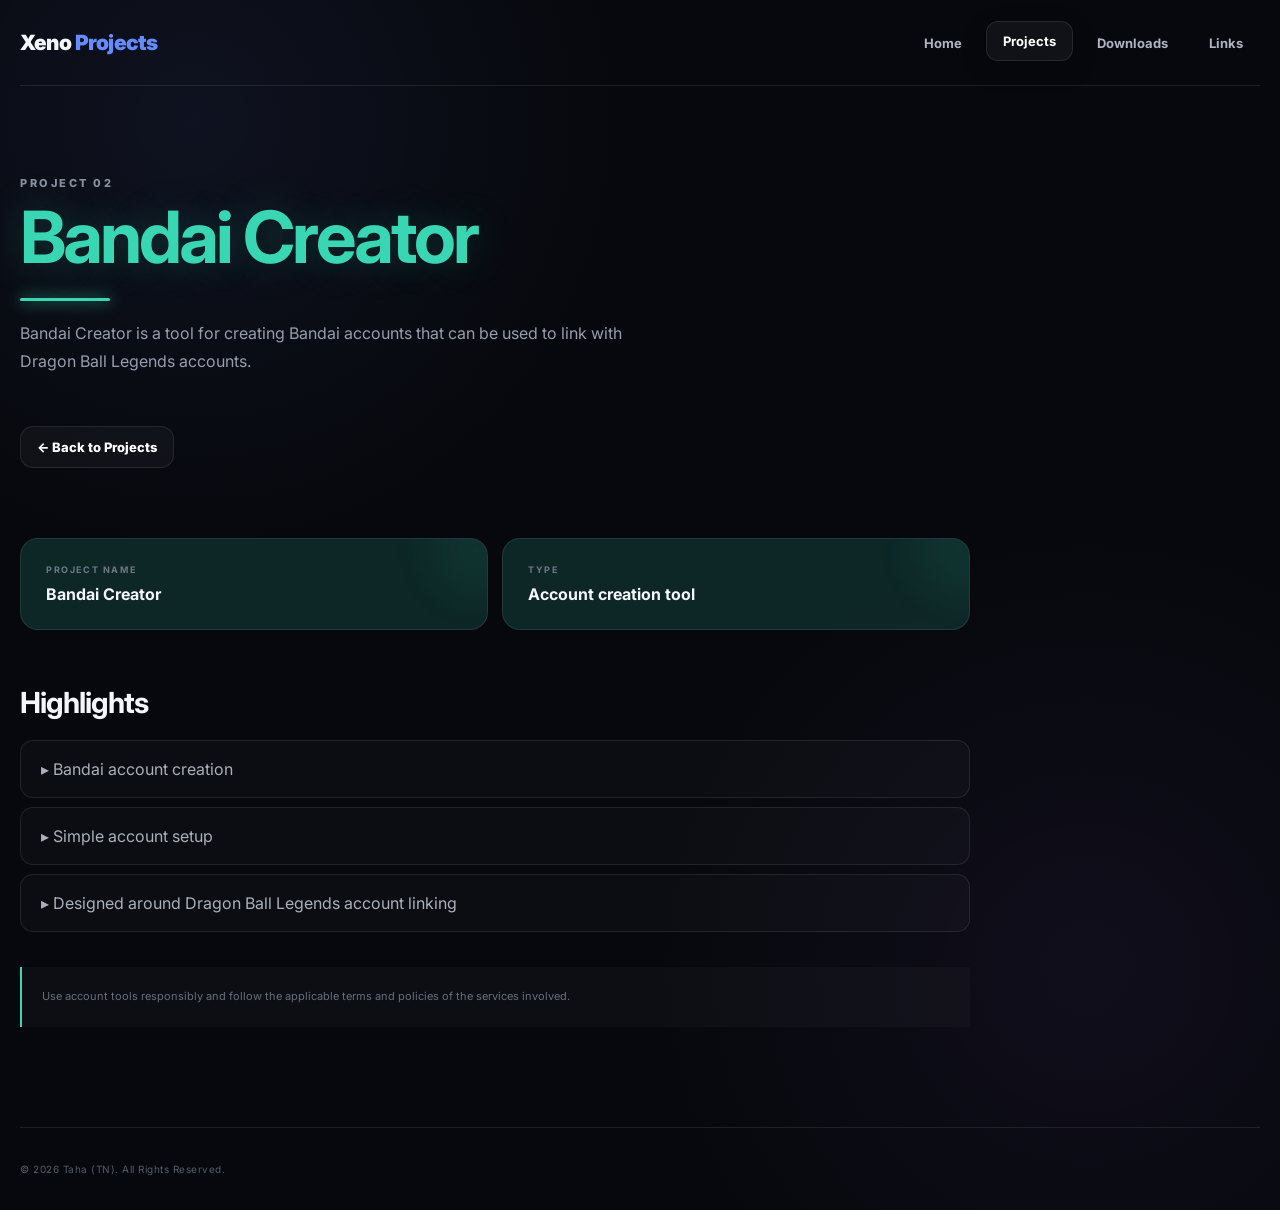
==== commit d983e607: "Update bandai-creator.html" ====
--- a/bandai-creator.html
+++ b/bandai-creator.html
@@ -2,17 +2,12 @@
 <html lang="en">
 
 <head>
-
 <meta charset="UTF-8">
-<meta name="viewport" content="width=device-width, initial-scale=1.0">
-
+<meta name="viewport" content="width=device-width,initial-scale=1.0">
 <meta name="description" content="Bandai Creator project.">
-
 <title>Xeno Project - Bandai Creator</title>
-
 <link rel="stylesheet" href="style.css">
 <script src="maintenance.js"></script>
-
 </head>
 
 <body class="project-page bandai-theme">
@@ -26,16 +21,13 @@
 </a>
 
 <nav>
-
 <a class="nav-btn" href="index.html">Home</a>
 <a class="nav-btn active" href="projects.html">Projects</a>
 <a class="nav-btn" href="downloads.html">Downloads</a>
 <a class="nav-btn" href="links.html">Links</a>
-
 </nav>
 
 </header>
-
 
 <main>
 
@@ -52,7 +44,6 @@
 
 </section>
 
-
 <div class="back-row">
 
 <a class="btn secondary small" href="projects.html">
@@ -60,7 +51,6 @@
 </a>
 
 </div>
-
 
 <section class="project-content">
 
@@ -77,7 +67,6 @@
 </div>
 
 </div>
-
 
 <h2>Highlights</h2>
 
@@ -97,7 +86,6 @@
 
 </div>
 
-
 <div class="disclaimer">
 
 Use account tools responsibly and follow the applicable
@@ -109,13 +97,11 @@
 
 </main>
 
-
 <footer>
 <p>© 2026 Taha (TN). All Rights Reserved.</p>
 </footer>
 
 </div>
-
 
 <script>
 
@@ -123,11 +109,18 @@
 
 link.addEventListener('click', e => {
 
+const url = link.href;
+
 if (
 link.target === '_blank' ||
 link.hasAttribute('download') ||
-link.href.startsWith('mailto:') ||
-link.href.startsWith('tel:')
+url.startsWith('mailto:') ||
+url.startsWith('tel:') ||
+(
+link.origin === location.origin &&
+link.pathname === location.pathname &&
+link.hash
+)
 ) {
 return;
 }
@@ -137,7 +130,7 @@
 document.body.classList.add('leaving');
 
 setTimeout(() => {
-window.location.href = link.href;
+window.location.href = url;
 }, 220);
 
 });
--- a/style.css
+++ b/style.css
@@ -1,37 +1,29 @@
-/* =========================================================
-   XENO PROJECTS
-   Unified Visual System
-   ========================================================= */
-
-@import url('https://fonts.googleapis.com/css2?family=Inter:wght@400;500;600;700;800&family=Space+Grotesk:wght@500;600;700&display=swap');
+@import url('https://fonts.googleapis.com/css2?family=Inter:wght@400;500;600;700;800;900&display=swap');
 
 :root {
-    --bg: #070811;
-    --bg-soft: #0c0e1a;
-    --panel: rgba(17, 20, 36, 0.72);
-    --panel-solid: #111424;
-
-    --text: #f5f7ff;
-    --muted: #a8aec4;
-    --muted-2: #737a94;
-
-    --accent: #8b5cf6;
-    --accent-2: #38bdf8;
-    --accent-3: #c084fc;
-
-    --border: rgba(139, 92, 246, 0.25);
-    --border-hover: rgba(139, 92, 246, 0.7);
-
-    --shadow:
-        0 20px 70px rgba(0, 0, 0, 0.45),
-        0 0 40px rgba(139, 92, 246, 0.08);
+    --bg: #07080d;
+    --bg-soft: #0c0e15;
+    --panel: rgba(16, 18, 27, .78);
+    --panel-strong: #11141d;
+    --text: #f4f6fb;
+    --muted: #969dad;
+    --line: rgba(255,255,255,.09);
+
+    --xeno-orange: #ff8a3d;
+    --xeno-orange-soft: rgba(255,138,61,.16);
+
+    --bandai-teal: #39d6b4;
+    --bandai-teal-soft: rgba(57,214,180,.15);
+
+    --rezzy-violet: #9b6cff;
+    --rezzy-violet-soft: rgba(155,108,255,.16);
+
+    --blue: #658cff;
+    --blue-soft: rgba(101,140,255,.16);
 
     --radius: 22px;
-}
-
-/* =========================================================
-   RESET
-   ========================================================= */
+    --transition: .35s cubic-bezier(.2,.8,.2,1);
+}
 
 * {
     box-sizing: border-box;
@@ -46,38 +38,24 @@
 body {
     min-height: 100vh;
     background:
-        radial-gradient(circle at 15% 10%, rgba(139, 92, 246, 0.12), transparent 28%),
-        radial-gradient(circle at 85% 25%, rgba(56, 189, 248, 0.08), transparent 28%),
-        linear-gradient(145deg, #060710, #0a0c17 50%, #070811);
+        radial-gradient(circle at 15% 10%, rgba(101,140,255,.08), transparent 28%),
+        radial-gradient(circle at 85% 80%, rgba(155,108,255,.06), transparent 30%),
+        var(--bg);
     color: var(--text);
-    font-family: Inter, system-ui, sans-serif;
+    font-family: Inter, Arial, sans-serif;
     overflow-x: hidden;
 }
-
-/* animated background atmosphere */
 
 body::before {
     content: "";
     position: fixed;
-    inset: -30%;
+    inset: 0;
     pointer-events: none;
-    z-index: -2;
-
+    z-index: 9998;
     background:
-        radial-gradient(circle at 30% 40%, rgba(139, 92, 246, 0.07), transparent 20%),
-        radial-gradient(circle at 70% 60%, rgba(56, 189, 248, 0.05), transparent 20%);
-
-    animation: atmosphere 12s ease-in-out infinite alternate;
-}
-
-@keyframes atmosphere {
-    from {
-        transform: translate3d(-2%, -1%, 0) scale(1);
-    }
-
-    to {
-        transform: translate3d(2%, 2%, 0) scale(1.06);
-    }
+        linear-gradient(rgba(255,255,255,.012) 1px, transparent 1px);
+    background-size: 100% 4px;
+    opacity: .22;
 }
 
 a {
@@ -89,1214 +67,1976 @@
     font: inherit;
 }
 
-/* =========================================================
-   PAGE
-   ========================================================= */
-
 .page {
-    width: min(1180px, calc(100% - 32px));
-    margin: 0 auto;
-    min-height: 100vh;
-}
-
-/* =========================================================
+    width: min(1240px, calc(100% - 40px));
+    margin: auto;
+    position: relative;
+    z-index: 2;
+}
+
+/* =========================
    NAVBAR
-   ========================================================= */
+========================= */
 
 .navbar {
-    position: sticky;
-    top: 14px;
-    z-index: 100;
-
-    margin: 18px 0 40px;
-
-    min-height: 72px;
-    padding: 12px 14px 12px 22px;
-
+    height: 86px;
     display: flex;
     align-items: center;
     justify-content: space-between;
-    gap: 20px;
-
-    background: rgba(9, 11, 22, 0.76);
-    border: 1px solid rgba(255, 255, 255, 0.08);
-    border-radius: 20px;
-
-    backdrop-filter: blur(18px);
-    -webkit-backdrop-filter: blur(18px);
-
-    box-shadow:
-        0 15px 45px rgba(0, 0, 0, 0.3),
-        inset 0 1px rgba(255, 255, 255, 0.05);
-}
-
-/* logo */
+    border-bottom: 1px solid var(--line);
+    position: relative;
+    z-index: 20;
+}
 
 .logo {
-    position: relative;
-
-    font-family: "Space Grotesk", sans-serif;
-    font-size: 1.15rem;
-    font-weight: 700;
-    letter-spacing: -0.03em;
-
-    white-space: nowrap;
-
-    transition:
-        transform 0.3s ease,
-        filter 0.3s ease;
+    font-size: 21px;
+    font-weight: 900;
+    letter-spacing: -.8px;
+    transition: var(--transition);
 }
 
 .logo span {
-    color: var(--accent-2);
+    color: var(--blue);
+    margin-left: 4px;
 }
 
 .logo:hover {
     transform: translateY(-2px);
-    filter:
-        drop-shadow(0 0 8px rgba(56, 189, 248, 0.55));
-}
-
-/* navigation */
-
-nav {
+    filter: brightness(1.25);
+}
+
+.navbar nav {
     display: flex;
-    align-items: center;
     gap: 7px;
 }
-
-/* =========================================================
-   NAV BUTTONS
-   ========================================================= */
 
 .nav-btn {
     position: relative;
-
+    padding: 11px 16px;
+    border: 1px solid transparent;
+    border-radius: 12px;
+    color: #aeb4c1;
+    font-size: 13px;
+    font-weight: 700;
+    transition: var(--transition);
+    overflow: hidden;
+}
+
+.nav-btn::before {
+    content: "";
+    position: absolute;
+    inset: 0;
+    background: linear-gradient(120deg, transparent, rgba(255,255,255,.08), transparent);
+    transform: translateX(-120%);
+    animation: navShine 5s infinite;
+}
+
+.nav-btn:hover,
+.nav-btn.active {
+    color: white;
+    border-color: var(--line);
+    background: rgba(255,255,255,.045);
+    transform: translateY(-2px);
+    box-shadow: 0 8px 25px rgba(0,0,0,.22);
+}
+
+.nav-btn.active {
+    color: #fff;
+}
+
+@keyframes navShine {
+    0%, 70%, 100% { transform: translateX(-120%); }
+    85% { transform: translateX(120%); }
+}
+
+/* =========================
+   COMMON
+========================= */
+
+main {
+    min-height: 500px;
+}
+
+.eyebrow {
+    color: #89909f;
+    font-size: 11px;
+    font-weight: 800;
+    letter-spacing: 2.5px;
+    text-transform: uppercase;
+}
+
+.section-heading {
+    max-width: 760px;
+    margin-bottom: 55px;
+}
+
+.section-heading h1,
+.section-heading h2,
+.project-hero h1 {
+    margin: 12px 0 18px;
+    font-size: clamp(42px, 6vw, 72px);
+    line-height: .98;
+    letter-spacing: -3px;
+}
+
+.section-heading p:last-child,
+.project-hero p:last-child {
+    color: var(--muted);
+    line-height: 1.8;
+    max-width: 650px;
+}
+
+.btn {
+    position: relative;
     display: inline-flex;
     align-items: center;
     justify-content: center;
-
-    min-height: 42px;
-    padding: 0 15px;
-
-    border: 1px solid rgba(255, 255, 255, 0.07);
-    border-radius: 12px;
-
-    color: var(--muted);
-
-    font-size: 0.86rem;
-    font-weight: 600;
-
-    background: rgba(255, 255, 255, 0.025);
-
+    gap: 14px;
+    min-height: 48px;
+    padding: 0 20px;
+    border-radius: 13px;
+    border: 1px solid var(--line);
+    color: white;
+    background: rgba(255,255,255,.045);
+    font-size: 13px;
+    font-weight: 800;
+    cursor: pointer;
     overflow: hidden;
-
-    transition:
-        color 0.3s ease,
-        transform 0.3s ease,
-        border-color 0.3s ease,
-        background 0.3s ease,
-        box-shadow 0.3s ease;
-}
-
-/* moving shine */
-
-.nav-btn::before {
+    transition: var(--transition);
+}
+
+.btn::before {
     content: "";
     position: absolute;
-
+    inset: 0;
+    background: linear-gradient(100deg, transparent 15%, rgba(255,255,255,.13), transparent 85%);
+    transform: translateX(-120%);
+    animation: buttonShine 4.5s infinite;
+}
+
+.btn > * {
+    position: relative;
+    z-index: 1;
+}
+
+.btn:hover {
+    transform: translateY(-4px) scale(1.015);
+    border-color: rgba(255,255,255,.22);
+    box-shadow: 0 15px 35px rgba(0,0,0,.3);
+}
+
+.btn:active {
+    transform: translateY(0) scale(.98);
+}
+
+.btn.primary {
+    background: linear-gradient(135deg, #658cff, #7a62ff);
+    border-color: transparent;
+    box-shadow: 0 10px 35px rgba(101,140,255,.2);
+}
+
+.btn.secondary {
+    background: rgba(255,255,255,.035);
+}
+
+.btn-arrow {
+    transition: transform .3s ease;
+}
+
+.btn:hover .btn-arrow {
+    transform: translateX(5px);
+}
+
+.btn.small {
+    min-height: 42px;
+    padding: 0 16px;
+}
+
+@keyframes buttonShine {
+    0%, 68%, 100% { transform: translateX(-120%); }
+    84% { transform: translateX(120%); }
+}
+
+/* =========================
+   HOME INTRO
+========================= */
+
+.intro-screen {
+    position: fixed;
+    inset: 0;
+    z-index: 10000;
+    display: grid;
+    place-items: center;
+    background: #05060a;
+    overflow: hidden;
+    transition: opacity .8s ease, visibility .8s ease, transform .8s ease;
+}
+
+.intro-screen.intro-finished {
+    opacity: 0;
+    visibility: hidden;
+    pointer-events: none;
+    transform: scale(1.04);
+}
+
+.intro-grid {
+    position: absolute;
+    inset: 0;
+    background:
+        linear-gradient(rgba(255,255,255,.035) 1px, transparent 1px),
+        linear-gradient(90deg, rgba(255,255,255,.035) 1px, transparent 1px);
+    background-size: 55px 55px;
+    mask-image: radial-gradient(circle, black, transparent 78%);
+    animation: gridMove 12s linear infinite;
+}
+
+@keyframes gridMove {
+    to { transform: translateY(55px); }
+}
+
+.intro-noise {
+    position: absolute;
+    inset: -50%;
+    opacity: .04;
+    background-image: url("data:image/svg+xml,%3Csvg viewBox='0 0 180 180' xmlns='http://www.w3.org/2000/svg'%3E%3Cfilter id='n'%3E%3CfeTurbulence type='fractalNoise' baseFrequency='.8' numOctaves='4' stitchTiles='stitch'/%3E%3C/filter%3E%3Crect width='100%25' height='100%25' filter='url(%23n)' opacity='.8'/%3E%3C/svg%3E");
+    animation: noiseMove .25s steps(2) infinite;
+}
+
+@keyframes noiseMove {
+    0% { transform: translate(0,0); }
+    25% { transform: translate(2%, -1%); }
+    50% { transform: translate(-1%, 2%); }
+    75% { transform: translate(1%, 1%); }
+    100% { transform: translate(-2%, -2%); }
+}
+
+.intro-glow {
+    position: absolute;
+    width: 45vw;
+    height: 45vw;
+    border-radius: 50%;
+    filter: blur(100px);
+    opacity: .16;
+}
+
+.intro-glow-1 {
+    background: #658cff;
+    top: -20%;
+    left: -10%;
+    animation: introGlow 6s ease-in-out infinite alternate;
+}
+
+.intro-glow-2 {
+    background: #9b6cff;
+    right: -15%;
+    bottom: -20%;
+    animation: introGlow 7s ease-in-out infinite alternate-reverse;
+}
+
+@keyframes introGlow {
+    to { transform: scale(1.25) translate(4%, -3%); }
+}
+
+.intro-ring {
+    position: absolute;
+    border: 1px solid rgba(255,255,255,.08);
+    border-radius: 50%;
+    animation: ringSpin 18s linear infinite;
+}
+
+.intro-ring-1 {
+    width: 70vw;
+    height: 70vw;
+}
+
+.intro-ring-2 {
+    width: 48vw;
+    height: 48vw;
+    border-color: rgba(101,140,255,.13);
+    animation-duration: 12s;
+    animation-direction: reverse;
+}
+
+.intro-ring-3 {
+    width: 28vw;
+    height: 28vw;
+    border-color: rgba(155,108,255,.16);
+    animation-duration: 9s;
+}
+
+@keyframes ringSpin {
+    to { transform: rotate(360deg); }
+}
+
+.intro-scan {
+    position: absolute;
+    width: 100%;
+    height: 1px;
     top: 0;
-    left: -120%;
-
-    width: 70%;
+    background: linear-gradient(90deg, transparent, rgba(101,140,255,.5), transparent);
+    animation: scan 4s linear infinite;
+}
+
+@keyframes scan {
+    to { top: 100%; }
+}
+
+.intro-desktop {
+    width: min(1100px, 90%);
+    position: relative;
+    display: grid;
+    place-items: center;
+}
+
+.intro-center {
+    text-align: center;
+    position: relative;
+    z-index: 2;
+}
+
+.intro-mini {
+    color: #8e96a8;
+    font-size: 10px;
+    letter-spacing: 3px;
+    font-weight: 700;
+    display: flex;
+    align-items: center;
+    justify-content: center;
+    gap: 12px;
+}
+
+.mini-dot {
+    width: 4px;
+    height: 4px;
+    border-radius: 50%;
+    background: #658cff;
+    box-shadow: 0 0 14px #658cff;
+    animation: pulseDot 1.3s ease-in-out infinite;
+}
+
+.intro-x {
+    margin: 22px auto 5px;
+    font-size: clamp(90px, 15vw, 180px);
+    font-weight: 900;
+    line-height: .8;
+    color: transparent;
+    -webkit-text-stroke: 1px rgba(255,255,255,.2);
+    text-shadow: 0 0 70px rgba(101,140,255,.35);
+    animation: xFloat 4s ease-in-out infinite;
+}
+
+@keyframes xFloat {
+    50% { transform: translateY(-8px) scale(1.02); }
+}
+
+.intro-center h1 {
+    font-size: clamp(44px, 7vw, 88px);
+    line-height: .95;
+    letter-spacing: -4px;
+    font-weight: 900;
+}
+
+.intro-center h1 span {
+    display: block;
+    color: #658cff;
+}
+
+.intro-line {
+    width: 130px;
+    height: 1px;
+    margin: 23px auto;
+    background: linear-gradient(90deg, transparent, #658cff, transparent);
+}
+
+.intro-center > p {
+    color: #858c9b;
+    font-size: 10px;
+    letter-spacing: 3px;
+}
+
+.intro-loader {
+    width: 180px;
+    height: 2px;
+    margin: 35px auto 13px;
+    background: rgba(255,255,255,.08);
+    overflow: hidden;
+}
+
+.intro-loader-fill {
+    width: 0;
     height: 100%;
-
+    background: #658cff;
+    box-shadow: 0 0 12px #658cff;
+    animation: loader 2.8s cubic-bezier(.7,0,.2,1) forwards;
+}
+
+@keyframes loader {
+    to { width: 100%; }
+}
+
+.intro-loading-text {
+    color: #6f7685;
+    font-size: 9px;
+    letter-spacing: 2px;
+}
+
+.intro-loading-text span {
+    animation: blink 1s infinite;
+}
+
+@keyframes blink {
+    50% { opacity: 0; }
+}
+
+.intro-side {
+    position: absolute;
+    top: 50%;
+    color: #505764;
+    font-size: 9px;
+    letter-spacing: 2px;
+    display: flex;
+    flex-direction: column;
+    gap: 9px;
+}
+
+.intro-side-left {
+    left: 0;
+    transform: translateY(-50%);
+}
+
+.intro-side-right {
+    right: 0;
+    transform: translateY(-50%);
+    text-align: right;
+}
+
+.intro-corner {
+    position: fixed;
+    width: 35px;
+    height: 35px;
+    border-color: rgba(255,255,255,.16);
+}
+
+.intro-corner-tl {
+    top: 30px;
+    left: 30px;
+    border-top: 1px solid;
+    border-left: 1px solid;
+}
+
+.intro-corner-tr {
+    top: 30px;
+    right: 30px;
+    border-top: 1px solid;
+    border-right: 1px solid;
+}
+
+.intro-corner-bl {
+    bottom: 30px;
+    left: 30px;
+    border-bottom: 1px solid;
+    border-left: 1px solid;
+}
+
+.intro-corner-br {
+    bottom: 30px;
+    right: 30px;
+    border-bottom: 1px solid;
+    border-right: 1px solid;
+}
+
+.intro-mobile {
+    display: none;
+}
+
+@keyframes pulseDot {
+    50% { opacity: .35; transform: scale(.65); }
+}
+
+/* =========================
+   HOME HERO
+========================= */
+
+.hero {
+    position: relative;
+    overflow: hidden;
+}
+
+.home-hero {
+    min-height: 690px;
+    display: grid;
+    grid-template-columns: 1.05fr .95fr;
+    align-items: center;
+    gap: 30px;
+}
+
+.hero-grid {
+    position: absolute;
+    inset: 0;
     background:
-        linear-gradient(
-            90deg,
-            transparent,
-            rgba(255, 255, 255, 0.12),
-            transparent
-        );
-
-    transform: skewX(-20deg);
-
-    animation: navShine 5s ease-in-out infinite;
-}
-
-@keyframes navShine {
-    0%, 65% {
-        left: -120%;
-    }
-
-    85%, 100% {
-        left: 140%;
-    }
-}
-
-.nav-btn:hover {
-    color: #fff;
-    transform: translateY(-3px);
-
-    border-color: var(--border-hover);
-
-    background:
-        linear-gradient(
-            135deg,
-            rgba(139, 92, 246, 0.17),
-            rgba(56, 189, 248, 0.08)
-        );
-
-    box-shadow:
-        0 8px 25px rgba(0, 0, 0, 0.25),
-        0 0 20px rgba(139, 92, 246, 0.18);
-}
-
-.nav-btn.active {
-    color: #fff;
-
-    border-color: rgba(139, 92, 246, 0.5);
-
-    background:
-        linear-gradient(
-            135deg,
-            rgba(139, 92, 246, 0.2),
-            rgba(56, 189, 248, 0.08)
-        );
-
-    box-shadow:
-        0 0 20px rgba(139, 92, 246, 0.13);
-}
-
-/* =========================================================
-   GENERAL SECTIONS
-   ========================================================= */
-
-main {
-    padding-bottom: 30px;
-}
-
-.section {
-    padding: 45px 0 70px;
-}
-
-.section-heading,
-.project-hero {
-    text-align: center;
-    max-width: 820px;
-    margin: 0 auto 55px;
-}
-
-.eyebrow {
-    display: inline-block;
-
-    margin-bottom: 14px;
-
-    color: var(--accent-2);
-
-    font-size: 0.72rem;
-    font-weight: 800;
-    letter-spacing: 0.2em;
-
-    text-transform: uppercase;
-}
-
-h1,
-h2,
-h3 {
-    font-family: "Space Grotesk", sans-serif;
-}
-
-.section-heading h1,
-.section-heading h2,
-.project-hero h1 {
-    margin-bottom: 16px;
-
-    font-size: clamp(2.2rem, 6vw, 4.5rem);
-    line-height: 0.98;
-    letter-spacing: -0.05em;
-}
-
-.section-heading > p:last-child,
-.project-hero > p:last-child {
-    max-width: 680px;
-    margin: 0 auto;
-
-    color: var(--muted);
-
-    line-height: 1.75;
-    font-size: 0.98rem;
-}
-
-/* =========================================================
-   BUTTON SYSTEM
-   ========================================================= */
-
-.btn {
+        linear-gradient(rgba(255,255,255,.025) 1px, transparent 1px),
+        linear-gradient(90deg, rgba(255,255,255,.025) 1px, transparent 1px);
+    background-size: 70px 70px;
+    mask-image: radial-gradient(circle at 50% 50%, black, transparent 80%);
+}
+
+.hero-glow {
+    position: absolute;
+    border-radius: 50%;
+    filter: blur(90px);
+    pointer-events: none;
+}
+
+.hero-glow-1 {
+    width: 430px;
+    height: 430px;
+    background: rgba(101,140,255,.13);
+    top: 5%;
+    left: -12%;
+    animation: floatGlow 7s ease-in-out infinite alternate;
+}
+
+.hero-glow-2 {
+    width: 380px;
+    height: 380px;
+    background: rgba(155,108,255,.1);
+    right: -10%;
+    bottom: -10%;
+    animation: floatGlow 8s ease-in-out infinite alternate-reverse;
+}
+
+@keyframes floatGlow {
+    to { transform: translate(30px,-25px) scale(1.1); }
+}
+
+.hero-orb {
+    position: absolute;
+    border-radius: 50%;
+    border: 1px solid rgba(255,255,255,.08);
+}
+
+.orb-1 {
+    width: 18px;
+    height: 18px;
+    top: 18%;
+    left: 47%;
+    animation: orbFloat 4s ease-in-out infinite;
+}
+
+.orb-2 {
+    width: 8px;
+    height: 8px;
+    top: 66%;
+    left: 42%;
+    background: #658cff;
+    box-shadow: 0 0 20px #658cff;
+    animation: orbFloat 3s ease-in-out infinite reverse;
+}
+
+.orb-3 {
+    width: 12px;
+    height: 12px;
+    right: 16%;
+    top: 24%;
+    border-color: rgba(155,108,255,.4);
+    animation: orbFloat 5s ease-in-out infinite;
+}
+
+@keyframes orbFloat {
+    50% { transform: translateY(-16px); }
+}
+
+.hero-content {
     position: relative;
-
+    z-index: 2;
+    padding: 80px 0;
+}
+
+.hero-label {
     display: inline-flex;
     align-items: center;
-    justify-content: center;
-
-    min-height: 46px;
-    padding: 0 19px;
-
-    border: 1px solid rgba(139, 92, 246, 0.4);
-    border-radius: 13px;
-
-    color: #fff;
-
-    background:
-        linear-gradient(
-            135deg,
-            rgba(139, 92, 246, 0.2),
-            rgba(56, 189, 248, 0.08)
-        );
-
-    font-weight: 700;
-    font-size: 0.86rem;
-
+    gap: 9px;
+    padding: 8px 12px;
+    border: 1px solid var(--line);
+    border-radius: 100px;
+    background: rgba(255,255,255,.025);
+    font-size: 9px;
+    letter-spacing: 1.7px;
+    font-weight: 800;
+    animation: labelFloat 3s ease-in-out infinite;
+}
+
+@keyframes labelFloat {
+    50% { transform: translateY(-3px); }
+}
+
+.label-dot {
+    width: 5px;
+    height: 5px;
+    background: #62e7b7;
+    border-radius: 50%;
+    box-shadow: 0 0 10px #62e7b7;
+}
+
+.label-live {
+    color: #62e7b7;
+}
+
+.hero-content h1 {
+    max-width: 700px;
+    margin: 24px 0 20px;
+    font-size: clamp(54px, 7vw, 91px);
+    line-height: .94;
+    letter-spacing: -5px;
+}
+
+.hero-content h1 span {
+    display: block;
+    background: linear-gradient(90deg, #658cff, #a979ff);
+    -webkit-background-clip: text;
+    color: transparent;
+}
+
+.hero-text {
+    max-width: 570px;
+    color: #9298a6;
+    line-height: 1.8;
+}
+
+.hero-buttons {
+    display: flex;
+    gap: 12px;
+    margin-top: 34px;
+}
+
+.hero-meta {
+    display: flex;
+    align-items: center;
+    gap: 22px;
+    margin-top: 55px;
+}
+
+.hero-stat {
+    display: flex;
+    flex-direction: column;
+    gap: 4px;
+}
+
+.hero-stat strong {
+    font-size: 23px;
+}
+
+.hero-stat span {
+    color: #666d7b;
+    font-size: 8px;
+    font-weight: 800;
+    letter-spacing: 1.5px;
+}
+
+.meta-divider {
+    height: 27px;
+    width: 1px;
+    background: var(--line);
+}
+
+.hero-visual {
+    position: relative;
+    min-height: 510px;
+    display: grid;
+    place-items: center;
+}
+
+.visual-orbit {
+    position: absolute;
+    border: 1px solid rgba(101,140,255,.12);
+    border-radius: 50%;
+    animation: ringSpin 20s linear infinite;
+}
+
+.orbit-a {
+    width: 460px;
+    height: 460px;
+}
+
+.orbit-b {
+    width: 340px;
+    height: 340px;
+    border-color: rgba(155,108,255,.12);
+    animation-direction: reverse;
+    animation-duration: 14s;
+}
+
+.visual-card {
+    width: min(360px, 75vw);
+    min-height: 410px;
+    padding: 28px;
+    border: 1px solid rgba(255,255,255,.1);
+    border-radius: 25px;
+    background: linear-gradient(145deg, rgba(22,25,37,.9), rgba(10,12,19,.86));
+    box-shadow: 0 35px 90px rgba(0,0,0,.4);
+    position: relative;
     overflow: hidden;
-
-    transition:
-        transform 0.3s ease,
-        border-color 0.3s ease,
-        box-shadow 0.3s ease,
-        background 0.3s ease;
-}
-
-/* idle pulse */
-
-.btn::after {
+    transform: rotate(-3deg);
+    animation: visualFloat 5s ease-in-out infinite;
+}
+
+.visual-card::before {
     content: "";
-
     position: absolute;
-    inset: -2px;
-
-    border-radius: inherit;
-
-    border: 1px solid rgba(139, 92, 246, 0.25);
-
-    opacity: 0;
-
-    animation: buttonPulse 3.5s ease-out infinite;
-
+    inset: 0;
+    background: linear-gradient(120deg, transparent, rgba(101,140,255,.08), transparent);
+    transform: translateX(-100%);
+    animation: cardSweep 5s infinite;
+}
+
+@keyframes cardSweep {
+    50%, 100% { transform: translateX(100%); }
+}
+
+@keyframes visualFloat {
+    50% { transform: rotate(2deg) translateY(-10px); }
+}
+
+.visual-card-top,
+.visual-data {
+    display: flex;
+    justify-content: space-between;
+    gap: 15px;
+}
+
+.visual-card-top {
+    color: #687080;
+    font-size: 9px;
+    letter-spacing: 1.5px;
+}
+
+.visual-status {
+    color: #62e7b7;
+}
+
+.visual-status i {
+    display: inline-block;
+    width: 5px;
+    height: 5px;
+    border-radius: 50%;
+    background: #62e7b7;
+    box-shadow: 0 0 10px #62e7b7;
+    margin-right: 4px;
+}
+
+.visual-x {
+    margin-top: 55px;
+    font-size: 130px;
+    font-weight: 900;
+    line-height: .8;
+    color: transparent;
+    -webkit-text-stroke: 1px rgba(101,140,255,.35);
+    text-align: center;
+    text-shadow: 0 0 60px rgba(101,140,255,.18);
+}
+
+.visual-title {
+    margin-top: 28px;
+    font-size: 25px;
+    font-weight: 900;
+    letter-spacing: -1px;
+}
+
+.visual-title span {
+    color: #658cff;
+    margin-left: 5px;
+}
+
+.visual-line {
+    height: 1px;
+    background: var(--line);
+    margin: 25px 0;
+}
+
+.visual-data {
+    font-size: 8px;
+}
+
+.visual-data div {
+    display: flex;
+    flex-direction: column;
+    gap: 5px;
+}
+
+.visual-data span {
+    color: #626a78;
+}
+
+.visual-data strong {
+    font-size: 11px;
+}
+
+.visual-bars {
+    display: flex;
+    align-items: end;
+    height: 30px;
+    gap: 5px;
+    margin-top: 25px;
+}
+
+.visual-bars span {
+    flex: 1;
+    background: #658cff;
+    opacity: .5;
+    animation: barPulse 1.2s ease-in-out infinite alternate;
+}
+
+.visual-bars span:nth-child(2) { height: 70%; animation-delay: .1s; }
+.visual-bars span:nth-child(3) { height: 45%; animation-delay: .2s; }
+.visual-bars span:nth-child(4) { height: 85%; animation-delay: .3s; }
+.visual-bars span:nth-child(5) { height: 55%; animation-delay: .4s; }
+.visual-bars span:nth-child(6) { height: 95%; animation-delay: .5s; }
+.visual-bars span:nth-child(7) { height: 60%; animation-delay: .6s; }
+.visual-bars span:nth-child(8) { height: 80%; animation-delay: .7s; }
+
+@keyframes barPulse {
+    to { transform: scaleY(.55); opacity: .25; }
+}
+
+.visual-bars span:first-child {
+    height: 60%;
+}
+
+.hero-watermark {
+    position: absolute;
+    bottom: -55px;
+    left: -10px;
+    font-size: clamp(100px, 18vw, 240px);
+    font-weight: 900;
+    color: rgba(255,255,255,.015);
     pointer-events: none;
 }
 
-@keyframes buttonPulse {
-    0% {
-        transform: scale(0.94);
-        opacity: 0;
-    }
-
-    35% {
-        opacity: 0.7;
-    }
-
-    100% {
-        transform: scale(1.15);
-        opacity: 0;
-    }
-}
-
-.btn:hover {
-    transform: translateY(-4px) scale(1.015);
-
-    border-color: rgba(139, 92, 246, 0.85);
-
-    background:
-        linear-gradient(
-            135deg,
-            rgba(139, 92, 246, 0.32),
-            rgba(56, 189, 248, 0.14)
-        );
-
-    box-shadow:
-        0 12px 30px rgba(0, 0, 0, 0.3),
-        0 0 28px rgba(139, 92, 246, 0.2);
-}
-
-.btn:active {
-    transform: translateY(-1px) scale(0.98);
-}
-
-.secondary {
-    background: rgba(255, 255, 255, 0.035);
-    border-color: rgba(255, 255, 255, 0.1);
-}
-
-.small {
-    min-height: 40px;
-    padding: 0 15px;
-}
-
-/* =========================================================
-   PROJECT CARDS
-   ========================================================= */
+/* =========================
+   QUICK NAV
+========================= */
+
+.quick-nav {
+    padding: 80px 0 90px;
+}
+
+.section-topline {
+    display: flex;
+    justify-content: space-between;
+    gap: 30px;
+    align-items: end;
+    margin-bottom: 35px;
+}
+
+.quick-title {
+    color: #747b89;
+    font-size: 10px;
+    font-weight: 800;
+    letter-spacing: 2px;
+}
+
+.section-topline h2 {
+    margin-top: 8px;
+    font-size: 31px;
+    letter-spacing: -1.5px;
+}
+
+.section-note {
+    max-width: 300px;
+    color: #777e8d;
+    font-size: 12px;
+    line-height: 1.7;
+}
+
+.block-grid {
+    display: grid;
+    grid-template-columns: repeat(3, 1fr);
+    gap: 15px;
+}
+
+.nav-block {
+    min-height: 255px;
+    position: relative;
+    padding: 24px;
+    border: 1px solid var(--line);
+    border-radius: var(--radius);
+    background: rgba(255,255,255,.025);
+    overflow: hidden;
+    transition: var(--transition);
+}
+
+.nav-block:hover {
+    transform: translateY(-9px);
+    border-color: rgba(255,255,255,.18);
+    background: rgba(255,255,255,.045);
+    box-shadow: 0 25px 50px rgba(0,0,0,.28);
+}
+
+.nav-card-glow {
+    position: absolute;
+    width: 160px;
+    height: 160px;
+    right: -70px;
+    top: -70px;
+    border-radius: 50%;
+    background: var(--blue-soft);
+    filter: blur(30px);
+    animation: cardGlow 4s ease-in-out infinite alternate;
+}
+
+.home-download-block .nav-card-glow {
+    background: rgba(57,214,180,.12);
+}
+
+.home-links-block .nav-card-glow {
+    background: rgba(155,108,255,.13);
+}
+
+@keyframes cardGlow {
+    to { transform: scale(1.35); opacity: .7; }
+}
+
+.nav-block-top,
+.nav-card-bottom {
+    display: flex;
+    justify-content: space-between;
+    align-items: center;
+}
+
+.nav-icon {
+    width: 39px;
+    height: 39px;
+    border: 1px solid var(--line);
+    border-radius: 12px;
+    display: grid;
+    place-items: center;
+    font-weight: 900;
+    color: #658cff;
+    background: rgba(101,140,255,.08);
+    animation: iconFloat 2.8s ease-in-out infinite;
+}
+
+.home-download-block .nav-icon {
+    color: var(--bandai-teal);
+    background: var(--bandai-teal-soft);
+}
+
+.home-links-block .nav-icon {
+    color: var(--rezzy-violet);
+    background: var(--rezzy-violet-soft);
+}
+
+@keyframes iconFloat {
+    50% { transform: translateY(-4px) rotate(2deg); }
+}
+
+.block-number {
+    color: #545b69;
+    font-size: 10px;
+    font-weight: 800;
+}
+
+.nav-block-content {
+    margin-top: 60px;
+    display: flex;
+    flex-direction: column;
+    gap: 8px;
+}
+
+.nav-block-content strong {
+    font-size: 21px;
+}
+
+.nav-block-content span {
+    color: #777f8e;
+    font-size: 12px;
+    line-height: 1.6;
+}
+
+.nav-card-bottom {
+    position: absolute;
+    left: 24px;
+    right: 24px;
+    bottom: 22px;
+    color: #666e7d;
+    font-size: 8px;
+    font-weight: 800;
+    letter-spacing: 1.5px;
+}
+
+.block-arrow {
+    color: white;
+    font-size: 18px;
+    transition: transform .3s ease;
+}
+
+.nav-block:hover .block-arrow {
+    transform: translateX(6px);
+}
+
+.nav-card-line {
+    position: absolute;
+    bottom: 0;
+    left: 0;
+    width: 30%;
+    height: 2px;
+    background: #658cff;
+    transition: width .5s ease;
+}
+
+.home-download-block .nav-card-line {
+    background: var(--bandai-teal);
+}
+
+.home-links-block .nav-card-line {
+    background: var(--rezzy-violet);
+}
+
+.nav-block:hover .nav-card-line {
+    width: 100%;
+}
+
+.home-bottom {
+    padding: 30px 0 90px;
+}
+
+.home-bottom-inner {
+    position: relative;
+    padding: 55px;
+    border: 1px solid var(--line);
+    border-radius: var(--radius);
+    background: linear-gradient(135deg, rgba(101,140,255,.055), rgba(155,108,255,.025));
+    overflow: hidden;
+}
+
+.home-bottom-heading h2 {
+    margin-top: 10px;
+    font-size: 36px;
+    letter-spacing: -2px;
+}
+
+.home-bottom-text {
+    margin-top: 15px;
+    max-width: 530px;
+    color: #777f8e;
+    line-height: 1.8;
+}
+
+.bottom-decoration {
+    display: flex;
+    gap: 5px;
+    position: absolute;
+    right: 50px;
+    bottom: 45px;
+    align-items: end;
+}
+
+.bottom-decoration span {
+    width: 4px;
+    height: 20px;
+    background: #658cff;
+    animation: deco 1.5s ease-in-out infinite alternate;
+}
+
+.bottom-decoration span:nth-child(2) { height: 38px; animation-delay: .15s; }
+.bottom-decoration span:nth-child(3) { height: 55px; animation-delay: .3s; }
+.bottom-decoration span:nth-child(4) { height: 34px; animation-delay: .45s; }
+.bottom-decoration span:nth-child(5) { height: 45px; animation-delay: .6s; }
+
+@keyframes deco {
+    to { transform: scaleY(.35); opacity: .35; }
+}
+
+/* =========================
+   PROJECTS
+========================= */
+
+.project-list-section,
+.section {
+    padding: 90px 0;
+}
 
 .project-card-grid {
     display: grid;
     grid-template-columns: repeat(3, 1fr);
-    gap: 22px;
+    gap: 18px;
 }
 
 .project-card {
+    border: 1px solid var(--line);
+    border-radius: var(--radius);
+    overflow: hidden;
+    background: var(--panel);
+    transition: var(--transition);
     position: relative;
-
-    display: flex;
-    flex-direction: column;
-
-    min-height: 460px;
-
-    overflow: hidden;
-
-    background:
-        linear-gradient(
-            145deg,
-            rgba(22, 25, 45, 0.88),
-            rgba(10, 12, 23, 0.94)
-        );
-
-    border: 1px solid rgba(255, 255, 255, 0.08);
-    border-radius: var(--radius);
-
-    box-shadow: var(--shadow);
-
-    transition:
-        transform 0.45s cubic-bezier(.2,.8,.2,1),
-        border-color 0.4s ease,
-        box-shadow 0.4s ease;
-}
-
-/* idle card glow */
-
-.project-card::before {
-    content: "";
-
-    position: absolute;
-    inset: -2px;
-
-    border-radius: inherit;
-
-    background:
-        linear-gradient(
-            120deg,
-            transparent 25%,
-            rgba(139, 92, 246, 0.35),
-            transparent 60%
-        );
-
-    background-size: 220% 220%;
-
-    opacity: 0;
-
-    animation: cardBorderMove 7s linear infinite;
-
-    pointer-events: none;
-}
-
-@keyframes cardBorderMove {
-    0% {
-        background-position: 0% 50%;
-    }
-
-    50% {
-        background-position: 100% 50%;
-    }
-
-    100% {
-        background-position: 0% 50%;
-    }
 }
 
 .project-card:hover {
     transform: translateY(-10px);
-
-    border-color: rgba(139, 92, 246, 0.55);
-
-    box-shadow:
-        0 30px 80px rgba(0, 0, 0, 0.5),
-        0 0 45px rgba(139, 92, 246, 0.13);
-}
-
-.project-card:hover::before {
-    opacity: 1;
-}
-
-/* project image */
+    box-shadow: 0 28px 55px rgba(0,0,0,.32);
+}
 
 .project-image {
+    height: 245px;
     position: relative;
-
-    height: 190px;
-
-    display: flex;
-    align-items: center;
-    justify-content: center;
-
+    display: grid;
+    place-items: center;
     overflow: hidden;
-
-    background:
-        radial-gradient(
-            circle at center,
-            rgba(139, 92, 246, 0.24),
-            transparent 60%
-        ),
-        #0b0d19;
+}
+
+.project-image::before,
+.project-image::after {
+    content: "";
+    position: absolute;
+    border-radius: 50%;
+    border: 1px solid rgba(255,255,255,.12);
+    animation: imageOrbit 12s linear infinite;
 }
 
 .project-image::before {
-    content: "";
-
-    position: absolute;
-    inset: -40%;
-
-    background:
-        conic-gradient(
-            from 0deg,
-            transparent,
-            rgba(139, 92, 246, 0.18),
-            transparent,
-            rgba(56, 189, 248, 0.12),
-            transparent
-        );
-
-    animation: imageSpin 12s linear infinite;
-}
-
-@keyframes imageSpin {
-    to {
-        transform: rotate(360deg);
-    }
+    width: 250px;
+    height: 250px;
+}
+
+.project-image::after {
+    width: 160px;
+    height: 160px;
+    animation-direction: reverse;
+    animation-duration: 8s;
+}
+
+@keyframes imageOrbit {
+    to { transform: rotate(360deg); }
 }
 
 .project-image-content {
     position: relative;
     z-index: 2;
-
     display: flex;
     flex-direction: column;
     align-items: center;
-
-    gap: 8px;
-
+    gap: 10px;
     text-align: center;
 }
 
 .project-number {
-    color: var(--accent-2);
-
-    font-family: "Space Grotesk", sans-serif;
-    font-size: 0.75rem;
-    font-weight: 700;
-    letter-spacing: 0.2em;
-}
-
-.project-image strong {
-    font-family: "Space Grotesk", sans-serif;
-    font-size: 1.35rem;
-    letter-spacing: -0.04em;
+    font-size: 10px;
+    font-weight: 800;
+    letter-spacing: 2px;
+    opacity: .65;
+}
+
+.project-image-content strong {
+    font-size: 25px;
+    letter-spacing: -1px;
 }
 
 .project-type {
-    color: var(--muted-2);
-
-    font-size: 0.65rem;
-    font-weight: 700;
-    letter-spacing: 0.16em;
-}
-
-/* card body */
+    font-size: 8px;
+    letter-spacing: 1.7px;
+    font-weight: 800;
+    opacity: .65;
+}
+
+.xeno-card .project-image,
+.xeno-download {
+    background:
+        radial-gradient(circle, rgba(255,138,61,.22), transparent 55%),
+        linear-gradient(145deg, #15100e, #0d0d11);
+}
+
+.xeno-card .project-image::before,
+.xeno-card .project-image::after {
+    border-color: rgba(255,138,61,.24);
+}
+
+.xeno-card .project-image-content strong {
+    color: var(--xeno-orange);
+}
+
+.bandai-card .project-image,
+.bandai-download {
+    background:
+        radial-gradient(circle, rgba(57,214,180,.19), transparent 55%),
+        linear-gradient(145deg, #0d1716, #0c0f13);
+}
+
+.bandai-card .project-image::before,
+.bandai-card .project-image::after {
+    border-color: rgba(57,214,180,.22);
+}
+
+.bandai-card .project-image-content strong {
+    color: var(--bandai-teal);
+}
+
+.rezzy-card .project-image,
+.rezzy-download {
+    background:
+        radial-gradient(circle, rgba(155,108,255,.2), transparent 55%),
+        linear-gradient(145deg, #120e1a, #0d0c12);
+}
+
+.rezzy-card .project-image::before,
+.rezzy-card .project-image::after {
+    border-color: rgba(155,108,255,.22);
+}
+
+.rezzy-card .project-image-content strong {
+    color: var(--rezzy-violet);
+}
 
 .project-card-body {
+    padding: 27px;
+}
+
+.tag {
+    font-size: 8px;
+    letter-spacing: 1.7px;
+    font-weight: 800;
+    color: #697180;
+}
+
+.project-card-body h3 {
+    margin: 10px 0;
+    font-size: 24px;
+    letter-spacing: -1px;
+}
+
+.project-card-body p {
+    min-height: 85px;
+    color: #7e8593;
+    font-size: 12px;
+    line-height: 1.8;
+}
+
+.project-btn {
+    margin-top: 22px;
+    width: 100%;
+}
+
+.xeno-card .project-btn {
+    color: var(--xeno-orange);
+}
+
+.bandai-card .project-btn {
+    color: var(--bandai-teal);
+}
+
+.rezzy-card .project-btn {
+    color: var(--rezzy-violet);
+}
+
+/* =========================
+   DOWNLOADS
+========================= */
+
+.project-hero {
+    padding: 90px 0 45px;
+}
+
+.download-section {
+    padding-bottom: 90px;
+}
+
+.download-grid {
+    display: grid;
+    gap: 15px;
+}
+
+.download-card {
     position: relative;
-    z-index: 2;
-
+    display: grid;
+    grid-template-columns: 65px 1fr auto;
+    gap: 25px;
+    align-items: center;
+    padding: 28px;
+    border: 1px solid var(--line);
+    border-radius: var(--radius);
+    overflow: hidden;
+    transition: var(--transition);
+}
+
+.download-card:hover {
+    transform: translateX(7px);
+    border-color: rgba(255,255,255,.17);
+}
+
+.download-icon {
+    width: 55px;
+    height: 55px;
+    border-radius: 16px;
+    display: grid;
+    place-items: center;
+    border: 1px solid var(--line);
+    font-size: 20px;
+    animation: iconFloat 3s ease-in-out infinite;
+}
+
+.xeno-download .download-icon {
+    color: var(--xeno-orange);
+    background: var(--xeno-orange-soft);
+}
+
+.bandai-download .download-icon {
+    color: var(--bandai-teal);
+    background: var(--bandai-teal-soft);
+}
+
+.rezzy-download .download-icon {
+    color: var(--rezzy-violet);
+    background: var(--rezzy-violet-soft);
+}
+
+.download-info h2 {
+    margin-bottom: 8px;
+    font-size: 20px;
+}
+
+.download-info p {
+    max-width: 670px;
+    color: #777f8d;
+    font-size: 12px;
+    line-height: 1.7;
+}
+
+.download-type {
+    display: block;
+    margin-top: 10px;
+    color: #5f6775;
+    font-size: 8px;
+    font-weight: 800;
+    letter-spacing: 1.4px;
+    text-transform: uppercase;
+}
+
+.download-btn {
+    white-space: nowrap;
+}
+
+.xeno-download .download-btn {
+    color: var(--xeno-orange);
+}
+
+.bandai-download .download-btn {
+    color: var(--bandai-teal);
+}
+
+.rezzy-download .download-btn {
+    color: var(--rezzy-violet);
+}
+
+.platform-options {
+    grid-column: 2 / 4;
+    display: none;
+    grid-template-columns: repeat(4, 1fr);
+    gap: 9px;
+    margin-top: -5px;
+}
+
+.platform-options.show {
+    display: grid;
+    animation: optionsIn .35s ease;
+}
+
+@keyframes optionsIn {
+    from { opacity: 0; transform: translateY(-10px); }
+    to { opacity: 1; transform: translateY(0); }
+}
+
+.platform-block {
+    padding: 17px;
+    border: 1px solid var(--line);
+    border-radius: 14px;
+    background: rgba(255,255,255,.025);
+    transition: var(--transition);
+}
+
+.platform-block:hover {
+    transform: translateY(-4px);
+    background: rgba(255,255,255,.06);
+}
+
+.platform-block strong,
+.platform-block span {
+    display: block;
+}
+
+.platform-block strong {
+    font-size: 11px;
+}
+
+.platform-block span {
+    margin-top: 6px;
+    color: #707887;
+    font-size: 9px;
+}
+
+/* =========================
+   LINKS
+========================= */
+
+.link-grid {
+    display: grid;
+    grid-template-columns: repeat(2, 1fr);
+    gap: 15px;
+}
+
+.link-card {
+    min-height: 200px;
+    padding: 28px;
+    border: 1px solid var(--line);
+    border-radius: var(--radius);
+    background: rgba(255,255,255,.025);
     display: flex;
     flex-direction: column;
-    flex: 1;
-
-    padding: 24px;
-}
-
-.tag {
-    margin-bottom: 10px;
-
-    color: var(--accent-2);
-
-    font-size: 0.65rem;
-    font-weight: 800;
-    letter-spacing: 0.16em;
-}
-
-.project-card h3 {
-    margin-bottom: 10px;
-
-    font-size: 1.45rem;
-}
-
-.project-card-body p {
-    color: var(--muted);
-
-    line-height: 1.65;
-    font-size: 0.88rem;
-
-    margin-bottom: 22px;
-}
-
-.project-btn {
-    margin-top: auto;
-    align-self: flex-start;
-}
-
-/* =========================================================
-   PROJECT HERO
-   ========================================================= */
-
-.project-hero {
-    padding: 40px 0 15px;
-}
-
-.project-hero h1 {
-    font-size: clamp(2.6rem, 7vw, 5.5rem);
+    justify-content: space-between;
+    transition: var(--transition);
+    position: relative;
+    overflow: hidden;
+}
+
+.link-card::after {
+    content: "";
+    position: absolute;
+    left: 0;
+    bottom: 0;
+    width: 35%;
+    height: 2px;
+    background: #658cff;
+    transition: width .5s ease;
+}
+
+.link-card:hover {
+    transform: translateY(-8px);
+    background: rgba(255,255,255,.045);
+    box-shadow: 0 25px 45px rgba(0,0,0,.25);
+}
+
+.link-card:hover::after {
+    width: 100%;
+}
+
+.link-icon {
+    width: 45px;
+    height: 45px;
+    border: 1px solid var(--line);
+    border-radius: 14px;
+    display: grid;
+    place-items: center;
+    color: #658cff;
+    background: var(--blue-soft);
+    animation: iconFloat 3s ease-in-out infinite;
+}
+
+.link-card strong {
+    margin-top: 35px;
+    font-size: 19px;
+}
+
+.link-card span {
+    color: #747c8a;
+    font-size: 11px;
+}
+
+/* =========================
+   INDIVIDUAL PROJECTS
+========================= */
+
+.project-page .project-hero {
+    padding-bottom: 35px;
+}
+
+.project-page .project-hero h1 {
+    position: relative;
+}
+
+.project-page .project-hero h1::after {
+    content: "";
+    display: block;
+    width: 90px;
+    height: 3px;
+    margin-top: 25px;
+    border-radius: 20px;
+    animation: themeLine 2s ease-in-out infinite alternate;
+}
+
+.xeno-theme {
+    --theme: var(--xeno-orange);
+    --theme-soft: var(--xeno-orange-soft);
+}
+
+.bandai-theme {
+    --theme: var(--bandai-teal);
+    --theme-soft: var(--bandai-teal-soft);
+}
+
+.rezzy-theme {
+    --theme: var(--rezzy-violet);
+    --theme-soft: var(--rezzy-violet-soft);
+}
+
+.project-page .project-hero h1 {
+    color: var(--theme);
+    text-shadow: 0 0 40px color-mix(in srgb, var(--theme), transparent 78%);
+}
+
+.project-page .project-hero h1::after {
+    background: var(--theme);
+    box-shadow: 0 0 15px var(--theme);
 }
 
 .back-row {
-    margin: 0 0 35px;
-}
-
-/* =========================================================
-   PROJECT CONTENT
-   ========================================================= */
+    padding: 15px 0 35px;
+}
 
 .project-content {
-    width: min(900px, 100%);
-    margin: 0 auto;
-
-    padding-bottom: 60px;
+    padding: 35px 0 100px;
+    max-width: 950px;
 }
 
 .info-grid {
     display: grid;
     grid-template-columns: repeat(2, 1fr);
-    gap: 16px;
-
-    margin-bottom: 45px;
+    gap: 14px;
+    margin-bottom: 55px;
 }
 
 .info-box {
-    padding: 22px;
-
-    background: var(--panel);
-
-    border: 1px solid rgba(255, 255, 255, 0.08);
+    padding: 25px;
+    border: 1px solid var(--line);
     border-radius: 18px;
-
-    backdrop-filter: blur(12px);
-
-    transition:
-        transform 0.3s ease,
-        border-color 0.3s ease,
-        box-shadow 0.3s ease;
+    background: var(--theme-soft);
+    position: relative;
+    overflow: hidden;
+    transition: var(--transition);
+}
+
+.info-box::before {
+    content: "";
+    position: absolute;
+    width: 100px;
+    height: 100px;
+    right: -40px;
+    top: -40px;
+    border-radius: 50%;
+    background: var(--theme);
+    opacity: .07;
+    filter: blur(20px);
+    animation: themeGlow 3s ease-in-out infinite alternate;
 }
 
 .info-box:hover {
-    transform: translateY(-4px);
-
-    border-color: rgba(139, 92, 246, 0.4);
-
-    box-shadow:
-        0 15px 35px rgba(0, 0, 0, 0.25),
-        0 0 25px rgba(139, 92, 246, 0.08);
+    transform: translateY(-5px);
+    border-color: color-mix(in srgb, var(--theme), transparent 65%);
 }
 
 .info-box h3 {
-    margin-bottom: 8px;
-
-    color: var(--accent-2);
-
-    font-size: 0.72rem;
-    letter-spacing: 0.12em;
+    color: #707887;
+    font-size: 9px;
+    letter-spacing: 1.6px;
     text-transform: uppercase;
 }
 
 .info-box p {
-    color: #fff;
-    font-weight: 600;
-}
-
-.project-content > h2 {
+    margin-top: 9px;
+    font-weight: 700;
+}
+
+.project-content h2 {
     margin-bottom: 20px;
-
-    font-size: 2rem;
+    font-size: 29px;
+    letter-spacing: -1px;
 }
 
 .feature-list {
     display: grid;
-    gap: 12px;
-
-    margin-bottom: 35px;
+    gap: 9px;
 }
 
 .feature {
-    padding: 17px 19px;
-
-    color: var(--muted);
-
-    background:
-        linear-gradient(
-            100deg,
-            rgba(139, 92, 246, 0.08),
-            rgba(255, 255, 255, 0.025)
-        );
-
-    border: 1px solid rgba(255, 255, 255, 0.07);
-    border-radius: 14px;
-
-    transition:
-        transform 0.3s ease,
-        border-color 0.3s ease,
-        color 0.3s ease;
+    padding: 18px 20px;
+    border: 1px solid var(--line);
+    border-radius: 13px;
+    background: rgba(255,255,255,.025);
+    color: #aab0bb;
+    transition: var(--transition);
 }
 
 .feature:hover {
-    transform: translateX(6px);
-
-    color: #fff;
-
-    border-color: rgba(139, 92, 246, 0.4);
+    transform: translateX(7px);
+    background: var(--theme-soft);
+    border-color: color-mix(in srgb, var(--theme), transparent 65%);
+    color: white;
 }
 
 .disclaimer {
-    padding: 18px 20px;
-
-    color: var(--muted-2);
-
-    font-size: 0.78rem;
-    line-height: 1.65;
-
-    background: rgba(255, 255, 255, 0.025);
-
-    border-left: 2px solid rgba(139, 92, 246, 0.6);
-    border-radius: 8px;
-}
-
-/* =========================================================
-   DOWNLOADS
-   ========================================================= */
-
-.download-section {
-    padding-bottom: 70px;
-}
-
-.download-grid {
-    display: grid;
-    gap: 18px;
-
-    width: min(980px, 100%);
-    margin: 0 auto;
-}
-
-.download-card {
-    position: relative;
-
-    display: grid;
-    grid-template-columns: 72px 1fr auto;
-    align-items: center;
-    gap: 22px;
-
-    padding: 24px;
-
-    background:
-        linear-gradient(
-            135deg,
-            rgba(19, 22, 39, 0.9),
-            rgba(10, 12, 22, 0.9)
-        );
-
-    border: 1px solid rgba(255, 255, 255, 0.08);
-    border-radius: 20px;
-
-    transition:
-        transform 0.35s ease,
-        border-color 0.35s ease,
-        box-shadow 0.35s ease;
-}
-
-.download-card:hover {
-    transform: translateY(-6px);
-
-    border-color: rgba(139, 92, 246, 0.45);
-
-    box-shadow:
-        0 20px 55px rgba(0, 0, 0, 0.35),
-        0 0 30px rgba(139, 92, 246, 0.08);
-}
-
-.download-icon {
-    width: 64px;
-    height: 64px;
-
-    display: grid;
-    place-items: center;
-
-    border-radius: 18px;
-
-    font-size: 1.6rem;
-
-    color: #fff;
-
-    background:
-        linear-gradient(
-            135deg,
-            rgba(139, 92, 246, 0.28),
-            rgba(56, 189, 248, 0.12)
-        );
-
-    border: 1px solid rgba(139, 92, 246, 0.28);
-
-    box-shadow:
-        0 0 25px rgba(139, 92, 246, 0.08);
-
-    animation: iconFloat 4s ease-in-out infinite;
-}
-
-@keyframes iconFloat {
-    0%, 100% {
-        transform: translateY(0);
-    }
-
-    50% {
-        transform: translateY(-4px);
-    }
-}
-
-.download-info h2 {
-    margin-bottom: 7px;
-
-    font-size: 1.3rem;
-}
-
-.download-info p {
-    max-width: 650px;
-
-    margin-bottom: 8px;
-
-    color: var(--muted);
-
-    font-size: 0.85rem;
-    line-height: 1.6;
-}
-
-.download-type {
-    color: var(--accent-2);
-
-    font-size: 0.68rem;
-    font-weight: 700;
-    letter-spacing: 0.08em;
-}
-
-.download-btn {
-    white-space: nowrap;
-}
-
-/* platform selector */
-
-.platform-options {
-    grid-column: 1 / -1;
-
-    display: grid;
-    grid-template-columns: repeat(4, 1fr);
-    gap: 10px;
-
-    max-height: 0;
-    overflow: hidden;
-
-    opacity: 0;
-
-    transition:
-        max-height 0.5s ease,
-        opacity 0.4s ease,
-        margin-top 0.4s ease;
-}
-
-.platform-options.show {
-    max-height: 300px;
-    margin-top: 2px;
-    opacity: 1;
-}
-
-.platform-block {
-    display: flex;
-    flex-direction: column;
-    gap: 5px;
-
-    padding: 16px;
-
-    background: rgba(255, 255, 255, 0.025);
-
-    border: 1px solid rgba(255, 255, 255, 0.07);
-    border-radius: 14px;
-
-    transition:
-        transform 0.3s ease,
-        border-color 0.3s ease,
-        background 0.3s ease;
-}
-
-.platform-block:hover {
-    transform: translateY(-4px);
-
-    background: rgba(139, 92, 246, 0.08);
-
-    border-color: rgba(139, 92, 246, 0.4);
-}
-
-.platform-block strong {
-    font-size: 0.85rem;
-}
-
-.platform-block span {
-    color: var(--muted-2);
-    font-size: 0.68rem;
-}
-
-/* =========================================================
-   LINKS
-   ========================================================= */
-
-.link-grid {
-    display: grid;
-    grid-template-columns: repeat(2, 1fr);
-    gap: 18px;
-
-    width: min(850px, 100%);
-    margin: 0 auto;
-}
-
-.link-card {
-    position: relative;
-
-    min-height: 170px;
-
-    display: flex;
-    flex-direction: column;
-    justify-content: center;
-
-    padding: 28px;
-
-    background:
-        linear-gradient(
-            145deg,
-            rgba(19, 22, 40, 0.9),
-            rgba(9, 11, 21, 0.95)
-        );
-
-    border: 1px solid rgba(255, 255, 255, 0.08);
-    border-radius: 20px;
-
-    overflow: hidden;
-
-    transition:
-        transform 0.4s ease,
-        border-color 0.4s ease,
-        box-shadow 0.4s ease;
-}
-
-.link-card::before {
-    content: "";
-
-    position: absolute;
-
-    width: 180px;
-    height: 180px;
-
-    right: -90px;
-    top: -90px;
-
-    border-radius: 50%;
-
-    background: rgba(139, 92, 246, 0.12);
-
-    filter: blur(25px);
-
-    transition: transform 0.5s ease;
-}
-
-.link-card:hover {
-    transform: translateY(-8px);
-
-    border-color: rgba(139, 92, 246, 0.5);
-
-    box-shadow:
-        0 25px 60px rgba(0, 0, 0, 0.4),
-        0 0 35px rgba(139, 92, 246, 0.1);
-}
-
-.link-card:hover::before {
-    transform: scale(1.5);
-}
-
-.link-icon {
-    position: relative;
-    z-index: 2;
-
-    width: 42px;
-    height: 42px;
-
-    display: grid;
-    place-items: center;
-
-    margin-bottom: 17px;
-
-    border-radius: 12px;
-
-    color: var(--accent-2);
-
-    background: rgba(56, 189, 248, 0.07);
-
-    border: 1px solid rgba(56, 189, 248, 0.18);
-
-    animation: linkIconPulse 3.5s ease-in-out infinite;
-}
-
-@keyframes linkIconPulse {
-    0%, 100% {
-        box-shadow: 0 0 0 rgba(56, 189, 248, 0);
-    }
-
-    50% {
-        box-shadow: 0 0 18px rgba(56, 189, 248, 0.12);
-    }
-}
-
-.link-card strong,
-.link-card span {
-    position: relative;
-    z-index: 2;
-}
-
-.link-card strong {
-    margin-bottom: 6px;
-    font-size: 1.1rem;
-}
-
-.link-card span {
-    color: var(--muted);
-    font-size: 0.78rem;
-}
-
-/* =========================================================
-   FOOTER
-   ========================================================= */
-
-footer {
-    padding: 35px 0 30px;
-
-    text-align: center;
-
-    border-top: 1px solid rgba(255, 255, 255, 0.06);
-
-    color: var(--muted-2);
-
-    font-size: 0.72rem;
-}
-
-/* =========================================================
+    margin-top: 35px;
+    padding: 20px;
+    border-left: 2px solid var(--theme);
+    background: rgba(255,255,255,.025);
+    color: #666e7d;
+    font-size: 11px;
+    line-height: 1.8;
+}
+
+@keyframes themeGlow {
+    to { transform: scale(1.5); opacity: .14; }
+}
+
+/* =========================
    PAGE TRANSITION
-   ========================================================= */
-
-body {
-    opacity: 1;
-    transform: translateY(0);
-
-    transition:
-        opacity 0.22s ease,
-        transform 0.22s ease;
-}
+========================= */
 
 body.leaving {
     opacity: 0;
-    transform: translateY(8px);
-}
-
-/* =========================================================
-   THEMES
-   ========================================================= */
-
-.bandai-theme {
-    --accent: #8b5cf6;
-    --accent-2: #38bdf8;
-}
-
-.rezzy-theme {
-    --accent: #a855f7;
-    --accent-2: #22d3ee;
-}
-
-.xeno-theme {
-    --accent: #7c3aed;
-    --accent-2: #60a5fa;
-}
-
-/* =========================================================
-   MOBILE
-   ========================================================= */
-
-@media (max-width: 850px) {
+    transform: scale(.985);
+    transition: opacity .35s ease, transform .35s ease;
+}
+
+body {
+    transition: opacity .35s ease, transform .35s ease;
+}
+
+/* =========================
+   FOOTER
+========================= */
+
+footer {
+    padding: 35px 0;
+    border-top: 1px solid var(--line);
+    color: #555c69;
+    font-size: 10px;
+    letter-spacing: .5px;
+}
+
+/* =========================
+   RESPONSIVE
+========================= */
+
+@media (max-width: 900px) {
+    .home-hero {
+        grid-template-columns: 1fr;
+        padding: 50px 0;
+    }
+
+    .hero-visual {
+        min-height: 440px;
+    }
+
+    .project-card-grid,
+    .block-grid {
+        grid-template-columns: 1fr;
+    }
+
+    .project-card-body p {
+        min-height: auto;
+    }
+
+    .download-card {
+        grid-template-columns: 60px 1fr;
+    }
+
+    .download-btn {
+        grid-column: 2;
+        justify-self: start;
+    }
+
+    .platform-options {
+        grid-column: 2;
+    }
+}
+
+@media (max-width: 700px) {
+    .page {
+        width: min(100% - 26px, 1240px);
+    }
 
     .navbar {
+        height: auto;
+        min-height: 75px;
+        padding: 14px 0;
+        gap: 15px;
+        align-items: flex-start;
         flex-direction: column;
-        align-items: stretch;
-
-        padding: 14px;
-    }
-
-    .logo {
-        text-align: center;
-    }
-
-    nav {
-        justify-content: center;
-        flex-wrap: wrap;
+    }
+
+    .navbar nav {
+        width: 100%;
+        overflow-x: auto;
+        padding-bottom: 3px;
     }
 
     .nav-btn {
-        flex: 1 1 auto;
-        min-width: 110px;
-    }
-
-    .project-card-grid {
+        flex: 0 0 auto;
+        padding: 9px 12px;
+        font-size: 11px;
+    }
+
+    .section-topline {
+        flex-direction: column;
+        align-items: flex-start;
+    }
+
+    .hero-content h1 {
+        letter-spacing: -3px;
+    }
+
+    .hero-meta {
+        gap: 13px;
+    }
+
+    .home-bottom-inner {
+        padding: 30px;
+    }
+
+    .bottom-decoration {
+        display: none;
+    }
+
+    .link-grid,
+    .info-grid {
         grid-template-columns: 1fr;
     }
 
-    .project-card {
-        min-height: 420px;
-    }
-
     .download-card {
-        grid-template-columns: 58px 1fr;
-    }
-
-    .download-icon {
-        width: 56px;
-        height: 56px;
-    }
-
-    .download-btn {
-        grid-column: 1 / -1;
-        width: 100%;
+        grid-template-columns: 1fr;
+    }
+
+    .download-btn,
+    .platform-options {
+        grid-column: 1;
     }
 
     .platform-options {
         grid-template-columns: repeat(2, 1fr);
     }
 
-    .link-grid {
-        grid-template-columns: 1fr;
-    }
-}
-
-@media (max-width: 560px) {
-
-    .page {
-        width: min(100% - 20px, 1180px);
-    }
-
-    .navbar {
-        top: 8px;
-        margin-top: 10px;
-        margin-bottom: 25px;
-
-        border-radius: 17px;
-    }
-
-    nav {
+    .intro-desktop {
+        display: none;
+    }
+
+    .intro-mobile {
+        width: 100%;
+        height: 100%;
+        display: flex;
+        flex-direction: column;
+        justify-content: space-between;
+        padding: 30px;
+    }
+
+    .mobile-top,
+    .mobile-bottom {
+        display: flex;
+        justify-content: space-between;
+        color: #5e6674;
+        font-size: 8px;
+        font-weight: 700;
+        letter-spacing: 2px;
+    }
+
+    .mobile-center {
+        text-align: center;
+    }
+
+    .mobile-project {
+        color: #808897;
+        font-size: 8px;
+        letter-spacing: 2px;
+    }
+
+    .mobile-x-wrap {
+        position: relative;
+        width: 180px;
+        height: 180px;
+        margin: 20px auto;
         display: grid;
-        grid-template-columns: repeat(2, 1fr);
+        place-items: center;
+    }
+
+    .mobile-x-glow {
+        position: absolute;
+        inset: 20px;
+        border-radius: 50%;
+        background: #658cff;
+        opacity: .12;
+        filter: blur(35px);
+        animation: introGlow 3s infinite alternate;
+    }
+
+    .mobile-x {
+        position: relative;
+        font-size: 140px;
+        line-height: .8;
+        font-weight: 900;
+        color: transparent;
+        -webkit-text-stroke: 1px rgba(255,255,255,.2);
+    }
+
+    .mobile-center h1 {
+        font-size: 50px;
+        letter-spacing: -3px;
+    }
+
+    .mobile-divider {
+        display: flex;
+        align-items: center;
+        justify-content: center;
+        gap: 10px;
+        margin: 12px 0;
+    }
+
+    .mobile-divider span {
+        width: 35px;
+        height: 1px;
+        background: #658cff;
+    }
+
+    .mobile-divider b {
+        color: #658cff;
+        font-size: 9px;
+        letter-spacing: 2px;
+    }
+
+    .mobile-center p {
+        color: #727a89;
+        font-size: 8px;
+        letter-spacing: 2px;
+    }
+
+    .mobile-loader {
+        width: 160px;
+        height: 2px;
+        margin: 28px auto 10px;
+        background: rgba(255,255,255,.08);
+    }
+
+    .mobile-loader-fill {
+        height: 100%;
+        width: 0;
+        background: #658cff;
+        animation: loader 2.8s forwards;
+    }
+
+    .mobile-center small {
+        color: #555d6b;
+        font-size: 8px;
+        letter-spacing: 2px;
+    }
+
+    .mobile-status {
+        color: #62e7b7;
+    }
+
+    .mobile-status i {
+        display: inline-block;
+        width: 4px;
+        height: 4px;
+        border-radius: 50%;
+        background: #62e7b7;
+        margin-right: 5px;
+    }
+}
+
+@media (max-width: 600px) {
+    .hero-content {
+        padding: 40px 0 15px;
+    }
+
+    .hero-buttons {
+        flex-direction: column;
+    }
+
+    .hero-buttons .btn {
         width: 100%;
     }
 
-    .nav-btn {
-        width: 100%;
-        min-width: 0;
-        padding: 0 8px;
-
-        font-size: 0.75rem;
-    }
-
+    .hero-visual {
+        min-height: 390px;
+    }
+
+    .visual-card {
+        min-height: 360px;
+    }
+
+    .visual-x {
+        font-size: 105px;
+    }
+
+    .orbit-a {
+        width: 360px;
+        height: 360px;
+    }
+
+    .orbit-b {
+        width: 280px;
+        height: 280px;
+    }
+
+    .project-list-section,
     .section {
-        padding-top: 25px;
-    }
-
-    .section-heading,
-    .project-hero {
-        margin-bottom: 35px;
+        padding: 60px 0;
     }
 
     .section-heading h1,
     .section-heading h2,
     .project-hero h1 {
-        font-size: clamp(2.25rem, 13vw, 3.5rem);
-    }
-
-    .section-heading > p:last-child,
-    .project-hero > p:last-child {
-        font-size: 0.88rem;
+        letter-spacing: -2px;
     }
 
     .project-image {
-        height: 165px;
-    }
-
-    .project-card-body {
-        padding: 20px;
-    }
-
-    .info-grid {
+        height: 210px;
+    }
+
+    .platform-options {
         grid-template-columns: 1fr;
     }
-
-    .download-card {
-        padding: 18px;
-        gap: 14px;
-    }
-
-    .download-info h2 {
-        font-size: 1.15rem;
-    }
-
-    .download-info p {
-        font-size: 0.8rem;
-    }
-
-    .platform-options {
-        grid-template-columns: 1fr 1fr;
-    }
-
-    .link-card {
-        min-height: 150px;
-        padding: 23px;
-    }
-
-    .feature {
-        font-size: 0.82rem;
-    }
-}
-
-/* =========================================================
-   REDUCE MOTION
-   ========================================================= */
+}
+
+@media (max-width: 380px) {
+    .intro-mobile {
+        padding: 22px;
+    }
+
+    .mobile-x-wrap {
+        width: 150px;
+        height: 150px;
+    }
+
+    .mobile-x {
+        font-size: 115px;
+    }
+
+    .mobile-center h1 {
+        font-size: 43px;
+    }
+
+    .hero-meta {
+        flex-wrap: wrap;
+    }
+}
+
+@media (max-width: 330px) {
+    .mobile-x-wrap {
+        width: 130px;
+        height: 130px;
+    }
+
+    .mobile-x {
+        font-size: 100px;
+    }
+
+    .mobile-center h1 {
+        font-size: 38px;
+    }
+}
 
 @media (prefers-reduced-motion: reduce) {
-
     *,
     *::before,
     *::after {
-        animation-duration: 0.01ms !important;
+        animation-duration: .001ms !important;
         animation-iteration-count: 1 !important;
-        transition-duration: 0.01ms !important;
-    }
-}
+        transition-duration: .001ms !important;
+    }
+}
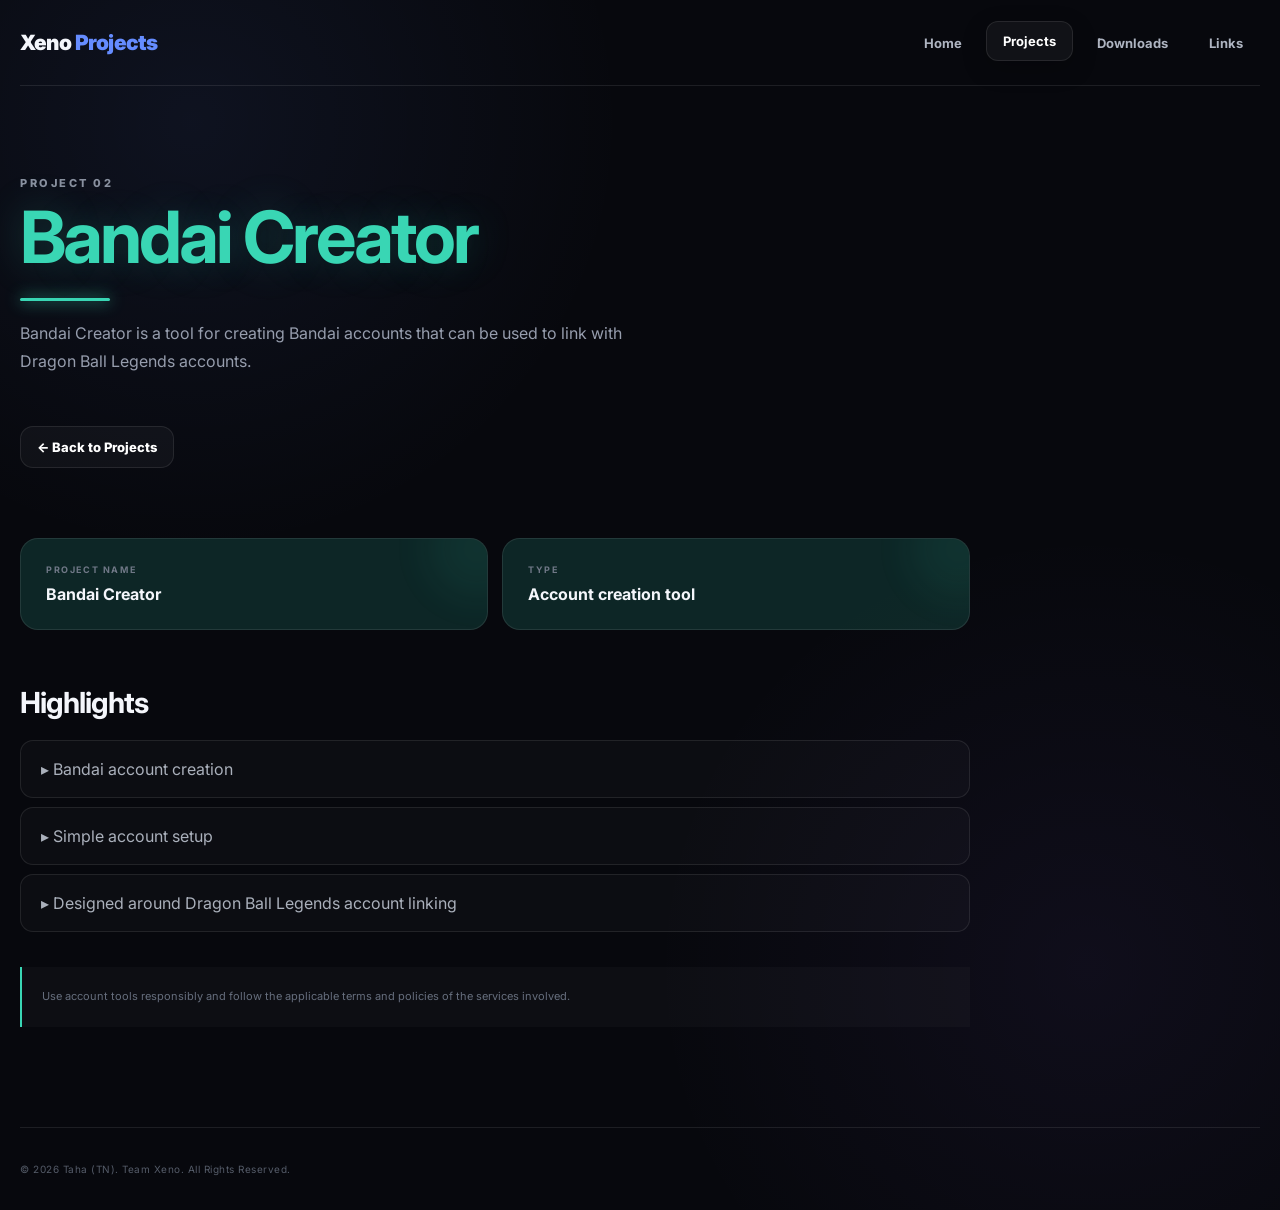
==== commit 6dd7e3cf: "Update bandai-creator.html" ====
--- a/bandai-creator.html
+++ b/bandai-creator.html
@@ -98,7 +98,7 @@
 </main>
 
 <footer>
-<p>© 2026 Taha (TN). All Rights Reserved.</p>
+<p>© 2026 Taha (TN). Team Xeno. All Rights Reserved.</p>
 </footer>
 
 </div>
